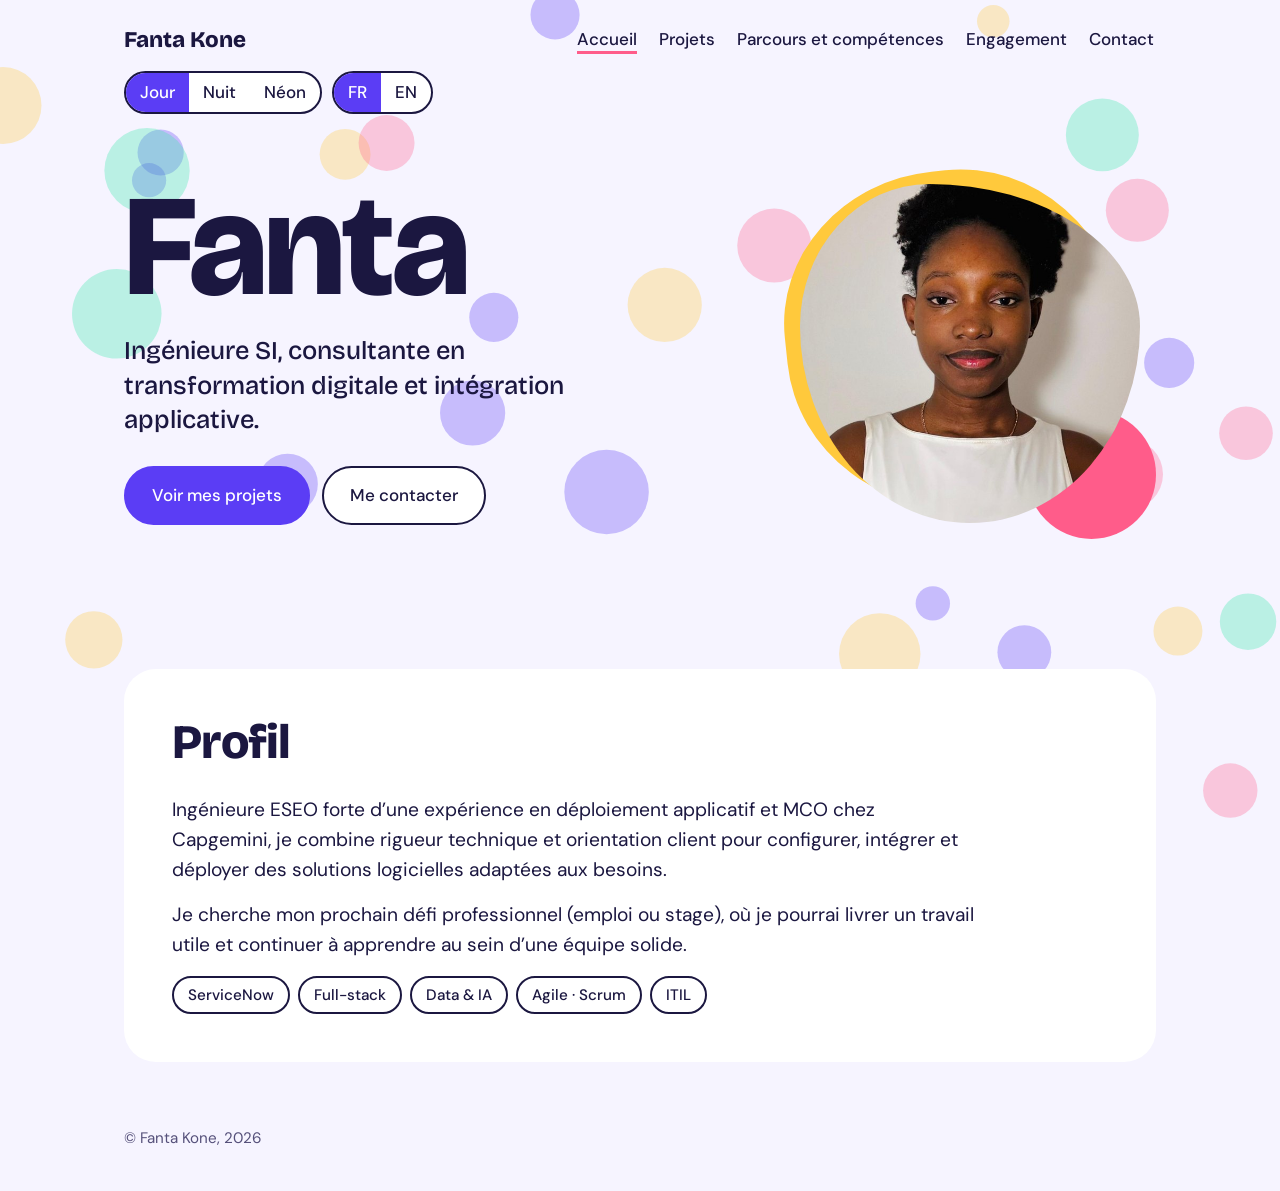
==== index.html @ 7df861c1 "Premier commit : portfolio" ====
<!DOCTYPE html>
<html lang="fr" data-theme="light">
<head>
<meta charset="utf-8">
<meta name="viewport" content="width=device-width, initial-scale=1, viewport-fit=cover">
<title>Fanta Kone – Portfolio</title>
<link rel="preconnect" href="https://fonts.googleapis.com">
<link rel="preconnect" href="https://fonts.gstatic.com" crossorigin>
<link href="https://fonts.googleapis.com/css2?family=Bricolage+Grotesque:opsz,wght@12..96,500;12..96,800&family=DM+Sans:wght@400;500&display=swap" rel="stylesheet">
<link rel="stylesheet" href="css/style.css">
</head>
<body>
<canvas id="bg" aria-hidden="true"></canvas>
<div class="wrap">
  <div id="hdr"></div>
  <main>
  <div class="hero">
    <div>
      <h1>Fanta</h1>
      <p class="lead" data-en="Software systems engineer, consultant in digital transformation and application integration.">Ingénieure SI, consultante en transformation digitale et intégration applicative.</p>
      <div class="btns"><a class="btn main" href="projets.html" data-en="See my projects">Voir mes projets</a><a class="btn" href="contact.html" data-en="Contact me">Me contacter</a></div>
    </div>
    <div class="ph"><img src="assets/photo.jpg" alt="Portrait de Fanta" width="520" height="519"></div>
  </div>

  <section id="profil" aria-labelledby="t1">
    <div class="prof">
      <h2 id="t1" data-en="Profile">Profil</h2>
      <p data-en="ESEO engineer with hands-on experience in application deployment and maintenance at Capgemini. I combine technical rigor and a client-first mindset to configure, integrate and deploy software solutions that fit real needs.">Ingénieure ESEO forte d’une expérience en déploiement applicatif et MCO chez Capgemini, je combine rigueur technique et orientation client pour configurer, intégrer et déployer des solutions logicielles adaptées aux besoins.</p>
      <p data-en="I’m looking for my next professional challenge (job or internship), where I can ship useful work and keep learning with a strong team.">Je cherche mon prochain défi professionnel (emploi ou stage), où je pourrai livrer un travail utile et continuer à apprendre au sein d’une équipe solide.</p>
      <ul class="chips"><li>ServiceNow</li><li>Full-stack</li><li data-en="Data & AI">Data & IA</li><li>Agile · Scrum</li><li>ITIL</li></ul>
    </div>
  </section>
  </main>
  <div id="ftr"></div>
</div>

<script src="js/main.js"></script>
</body>
</html>
---- css/style.css ----
/* Styles du portfolio : les couleurs se changent dans les variables :root en haut */
:root{--bg:#F6F4FF;--ink:#1B1740;--muted:#55507A;--card:#FFFFFF;--violet:#5B3DF5;--coral:#FF5C8A;--sun:#FFC93C;--mint:#2EE6A6;--ov:#FFFFFF;--oc:#1B1740;--os:#1B1740;--om:#10332A;
--display:"Bricolage Grotesque","Trebuchet MS",system-ui,sans-serif;--body:"DM Sans",system-ui,-apple-system,"Segoe UI",sans-serif;
box-sizing:border-box;padding-top:env(safe-area-inset-top,0px);padding-bottom:env(safe-area-inset-bottom,0px)}
:root[data-theme="dark"]{--bg:#14112E;--ink:#F2EFFF;--muted:#B4AEDB;--card:#1F1A45;--violet:#7C63FF;--coral:#FF7AA2;--sun:#FFD25E;--mint:#3DEBB0}
:root[data-theme="neon"]{--bg:#07030F;--ink:#EFFFFB;--muted:#9FB8D8;--card:#120A24;--violet:#B34DFF;--coral:#FF3D9A;--sun:#F4FF3A;--mint:#19FFC6;--ov:#07030F;--oc:#07030F;--os:#07030F;--om:#07030F}
html{height:100%;scroll-padding-top:env(safe-area-inset-top,0px);scroll-behavior:smooth}
*,*::before,*::after{box-sizing:border-box}
body{margin:0;background:var(--bg);color:var(--ink);font:400 1.0625rem/1.6 var(--body);-webkit-font-smoothing:antialiased;transition:background .3s}
a{color:inherit}button{font:inherit;color:inherit;cursor:pointer}
:focus-visible{outline:3px solid var(--violet);outline-offset:3px;border-radius:6px}
#bg{position:fixed;inset:0;width:100%;height:100%;z-index:0;pointer-events:none}
.wrap{max-width:1080px;margin:0 auto;padding:0 24px;position:relative;z-index:1}
h1,h2,h3{font-family:var(--display);line-height:1.05;margin:0;letter-spacing:-.02em}
h2{font-size:clamp(2rem,5vw,3rem);font-weight:800;margin-bottom:28px}
h3{font-size:1.55rem;font-weight:800;margin-bottom:8px}
p{margin:0 0 16px;max-width:62ch}
header{display:flex;justify-content:space-between;align-items:center;flex-wrap:wrap;gap:12px;padding:20px 0}
.logo{font:800 1.4rem var(--display);text-decoration:none}
nav{display:flex;gap:18px;flex-wrap:wrap}
nav a{text-decoration:none;font-weight:500;padding:6px 2px}
nav a:hover{text-decoration:underline;text-decoration-thickness:3px;text-decoration-color:var(--coral);text-underline-offset:6px}
.ctl{display:flex;gap:10px;flex-wrap:wrap}
.seg{display:flex;border:2px solid var(--ink);border-radius:999px;overflow:hidden;background:var(--card)}
.seg button{border:0;background:none;padding:6px 14px;font-weight:500}
.seg button[aria-pressed="true"]{background:var(--violet);color:var(--ov)}
.hero{display:grid;grid-template-columns:1.25fr .75fr;gap:40px;align-items:center;padding:48px 0 80px}
.hero h1{font-size:clamp(4rem,13vw,9rem);font-weight:800;line-height:.9}
.lead{font:500 clamp(1.2rem,2.5vw,1.6rem)/1.35 var(--display);max-width:30ch;margin:22px 0 28px}
.btns{display:flex;flex-wrap:wrap;gap:12px}
.btn{display:inline-block;padding:14px 26px;border-radius:999px;font-weight:500;text-decoration:none;border:2px solid var(--ink);background:var(--card);transition:transform .15s}
.btn:hover{transform:translateY(-3px)}
.btn.main{background:var(--violet);color:var(--ov);border-color:var(--violet)}
.ph{position:relative;max-width:340px;justify-self:center;width:100%}
.ph::before{content:"";position:absolute;inset:-14px 14px 14px -14px;background:var(--sun);border-radius:50% 50% 46% 54%/46% 54% 50% 50%;transform:rotate(-6deg)}
.ph::after{content:"";position:absolute;width:38%;aspect-ratio:1;right:-16px;bottom:-16px;background:var(--coral);border-radius:50%;z-index:0}
.ph img{position:relative;z-index:1;display:block;width:100%;height:auto;border-radius:38% 62% 50% 50%/42% 42% 58% 58%}
section{padding:64px 0}
.prof{background:var(--card);border-radius:32px;padding:clamp(24px,5vw,48px)}
.prof p{font-size:1.2rem;line-height:1.55}
.chips{display:flex;flex-wrap:wrap;gap:8px;padding:0;margin:16px 0 0;list-style:none}
.chips li{padding:5px 14px;border-radius:999px;border:2px solid currentColor;font-size:.95rem;font-weight:500}
.projects{display:grid;grid-template-columns:repeat(2,1fr);gap:20px}
.proj{border-radius:28px;padding:30px;display:flex;flex-direction:column;justify-content:space-between;min-height:300px}
.proj.big{grid-column:1/-1}
.proj.v{background:var(--violet);color:var(--ov)}.proj.c{background:var(--coral);color:var(--oc)}
.proj.s{background:var(--sun);color:var(--os)}.proj.m{background:var(--mint);color:var(--om)}
.ctx{font-weight:500;opacity:.85;margin-bottom:10px}
.more{align-self:flex-start;margin-top:18px;padding:10px 22px;border-radius:999px;border:2px solid currentColor;background:none;font-weight:500}
.more:hover{background:rgba(255,255,255,.25)}
:root[data-theme="neon"] .proj,:root[data-theme="neon"] .contact{box-shadow:0 0 26px -6px currentColor}
:root[data-theme="neon"] h1{text-shadow:0 0 24px var(--violet)}
.skills{display:grid;grid-template-columns:repeat(auto-fit,minmax(190px,1fr));gap:18px}
.skill{background:var(--card);border-radius:20px;padding:22px;border-top:8px solid var(--violet)}
.skill:nth-child(2){border-color:var(--coral)}.skill:nth-child(3){border-color:var(--sun)}.skill:nth-child(4){border-color:var(--mint)}
.skill h3{font-size:1.15rem}.skill ul{list-style:none;margin:0;padding:0;color:var(--muted)}
.timeline{border-left:4px solid var(--violet);padding-left:28px;margin-left:8px;display:grid;gap:30px}
.step{position:relative}
.step::before{content:"";position:absolute;left:-40px;top:8px;width:20px;height:20px;border-radius:50%;background:var(--coral);border:4px solid var(--bg)}
.step h3{font-size:1.3rem;margin-bottom:2px}.step small{color:var(--muted);display:block;margin-bottom:6px}
.vie{display:grid;grid-template-columns:repeat(auto-fit,minmax(260px,1fr));gap:20px}
.vie article{background:var(--card);border-radius:24px;padding:26px;border-left:10px solid var(--coral)}
.vie article:nth-child(2){border-color:var(--mint)}.vie article:nth-child(3){border-color:var(--sun)}
.contact{background:var(--violet);color:var(--ov);border-radius:36px;padding:clamp(28px,7vw,68px);margin-bottom:48px}
.contact h2{margin-bottom:14px}
.contact a.mail{font:800 clamp(1.2rem,4vw,2.3rem) var(--display);word-break:break-word}
.social{display:flex;flex-wrap:wrap;gap:12px;margin-top:26px}
.social a{padding:10px 22px;border-radius:999px;background:var(--sun);color:#1B1740;text-decoration:none;font-weight:500}
footer{padding:0 0 40px;color:var(--muted);font-size:.95rem}
dialog{border:0;padding:0;border-radius:28px;max-width:min(720px,92vw);width:100%;max-height:88vh;background:var(--bg);color:var(--ink);overflow:auto}
dialog::backdrop{background:rgba(20,10,50,.6);backdrop-filter:blur(4px)}
dialog[open]{animation:in .25s ease-out}
@keyframes in{from{opacity:0;transform:translateY(16px) scale(.97)}}
.dh{padding:32px 32px 24px;position:relative}
.dh.v{background:var(--violet);color:var(--ov)}.dh.c{background:var(--coral);color:var(--oc)}.dh.s{background:var(--sun);color:var(--os)}.dh.m{background:var(--mint);color:var(--om)}
.db{padding:24px 32px 32px}.db ul{padding-left:20px;margin:0 0 16px}.db li{margin-bottom:6px}
.x{position:absolute;top:14px;right:14px;width:42px;height:42px;border-radius:50%;border:2px solid currentColor;background:none;font-size:1.3rem;line-height:1}
@media (max-width:820px){.projects{grid-template-columns:1fr}.proj.big{grid-column:auto}.hero{grid-template-columns:1fr;gap:32px}.ph{max-width:260px;justify-self:start}}
@media (prefers-reduced-motion:reduce){html{scroll-behavior:auto}.btn,dialog[open]{transition:none;animation:none}}
nav a[aria-current="page"]{text-decoration:underline;text-decoration-thickness:3px;text-decoration-color:var(--coral);text-underline-offset:6px}
main>section:first-child{padding-top:40px}
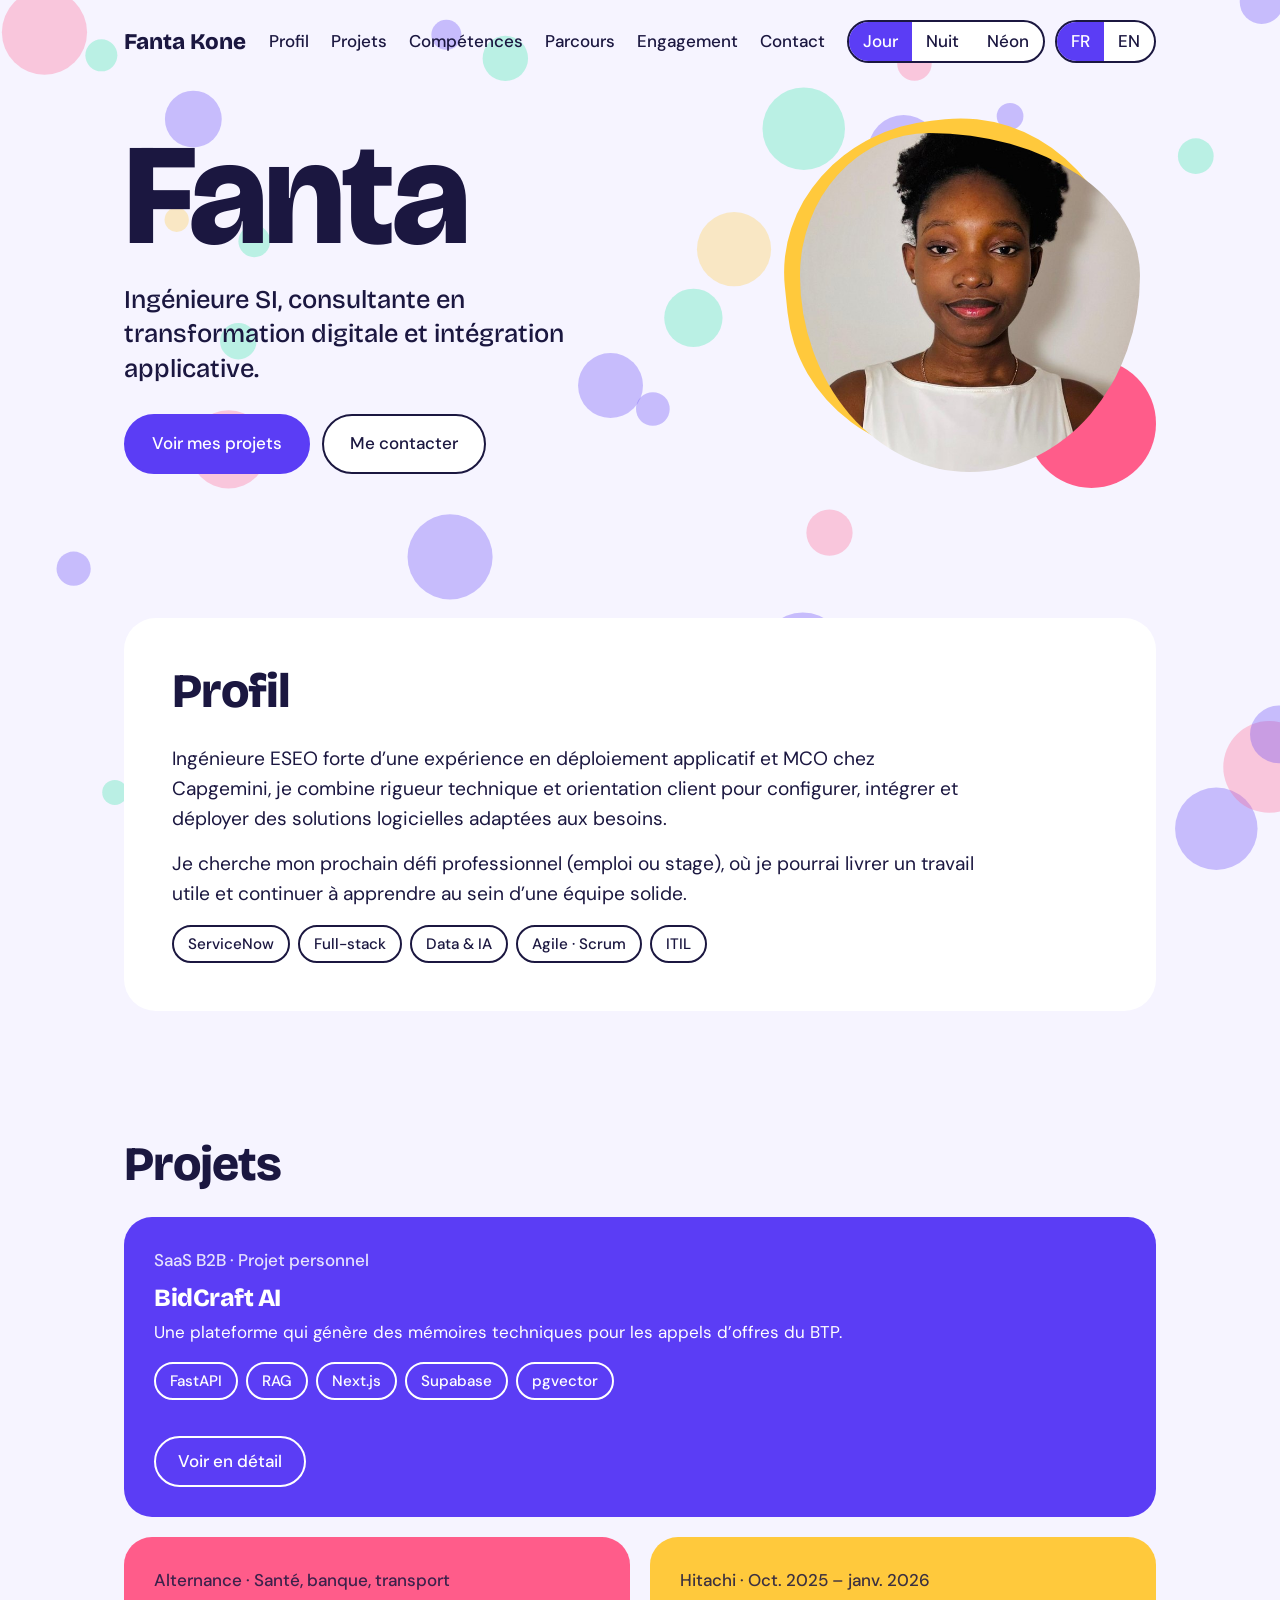
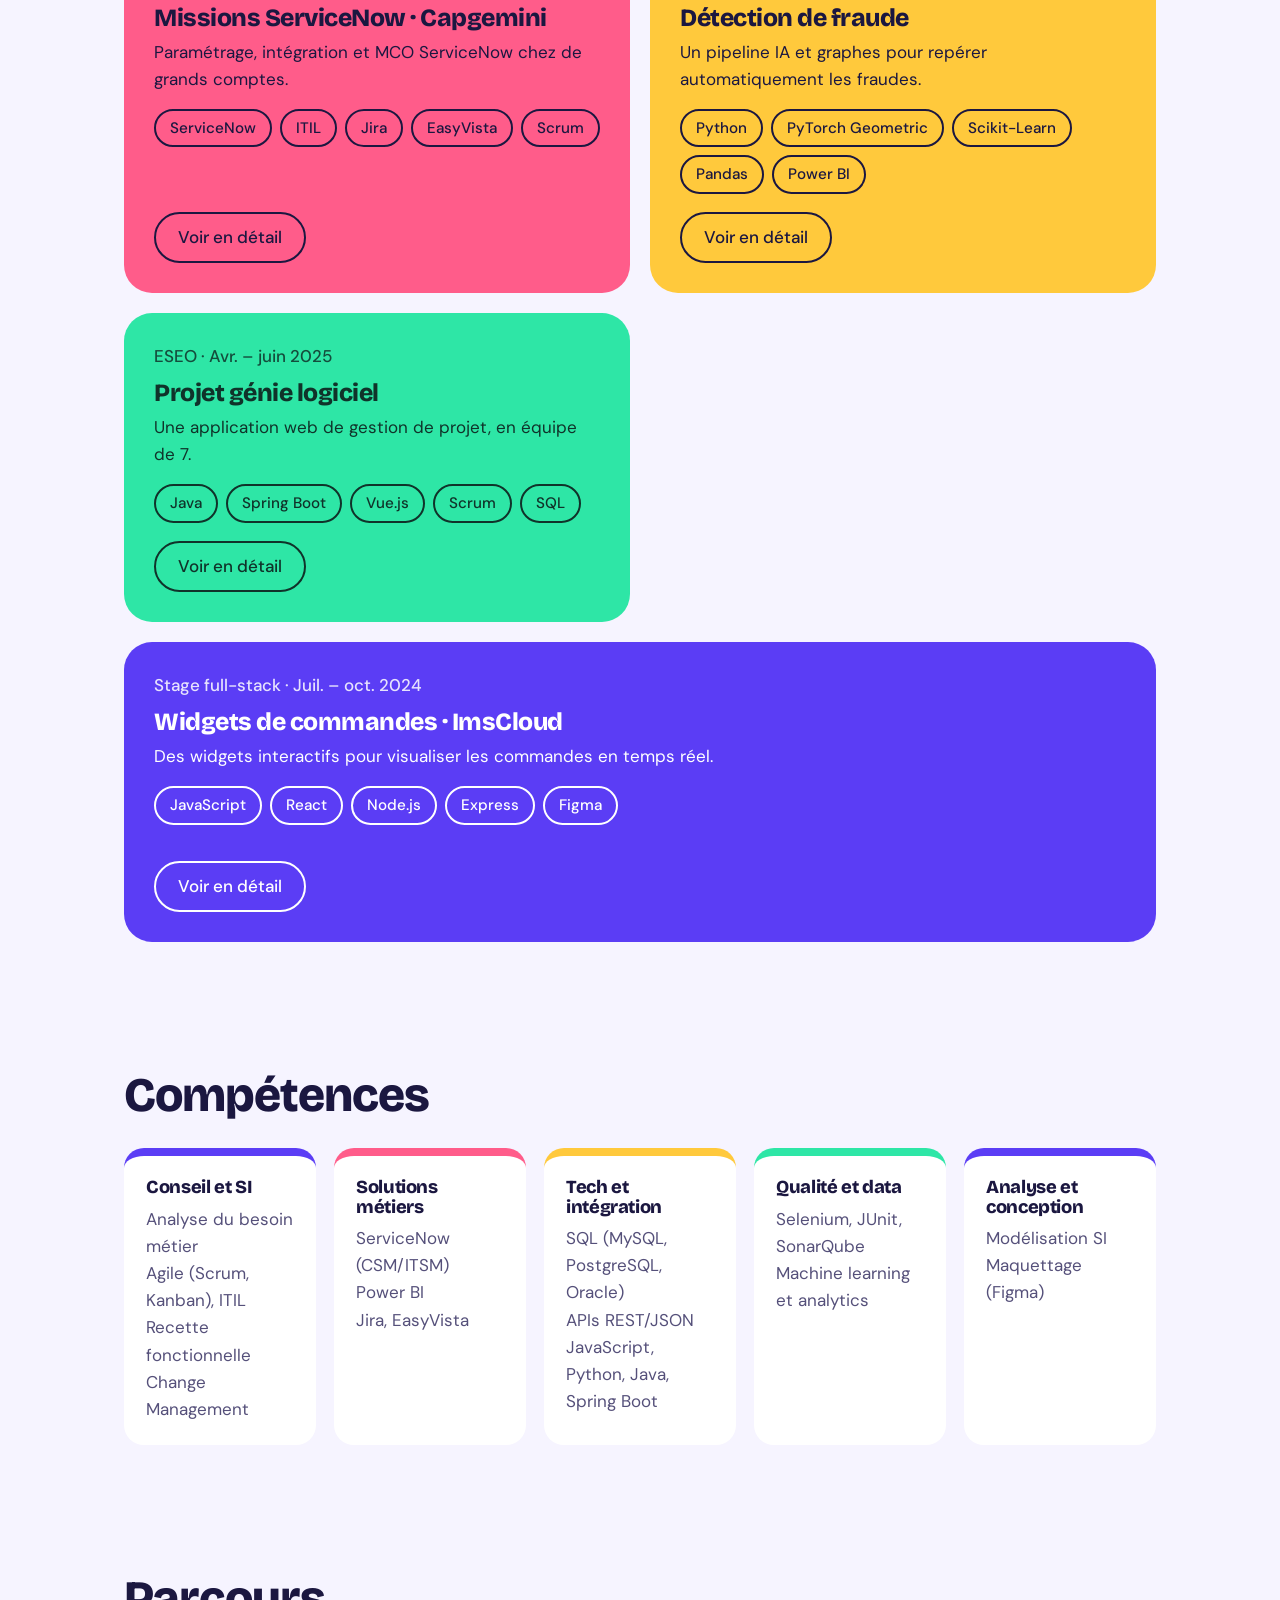
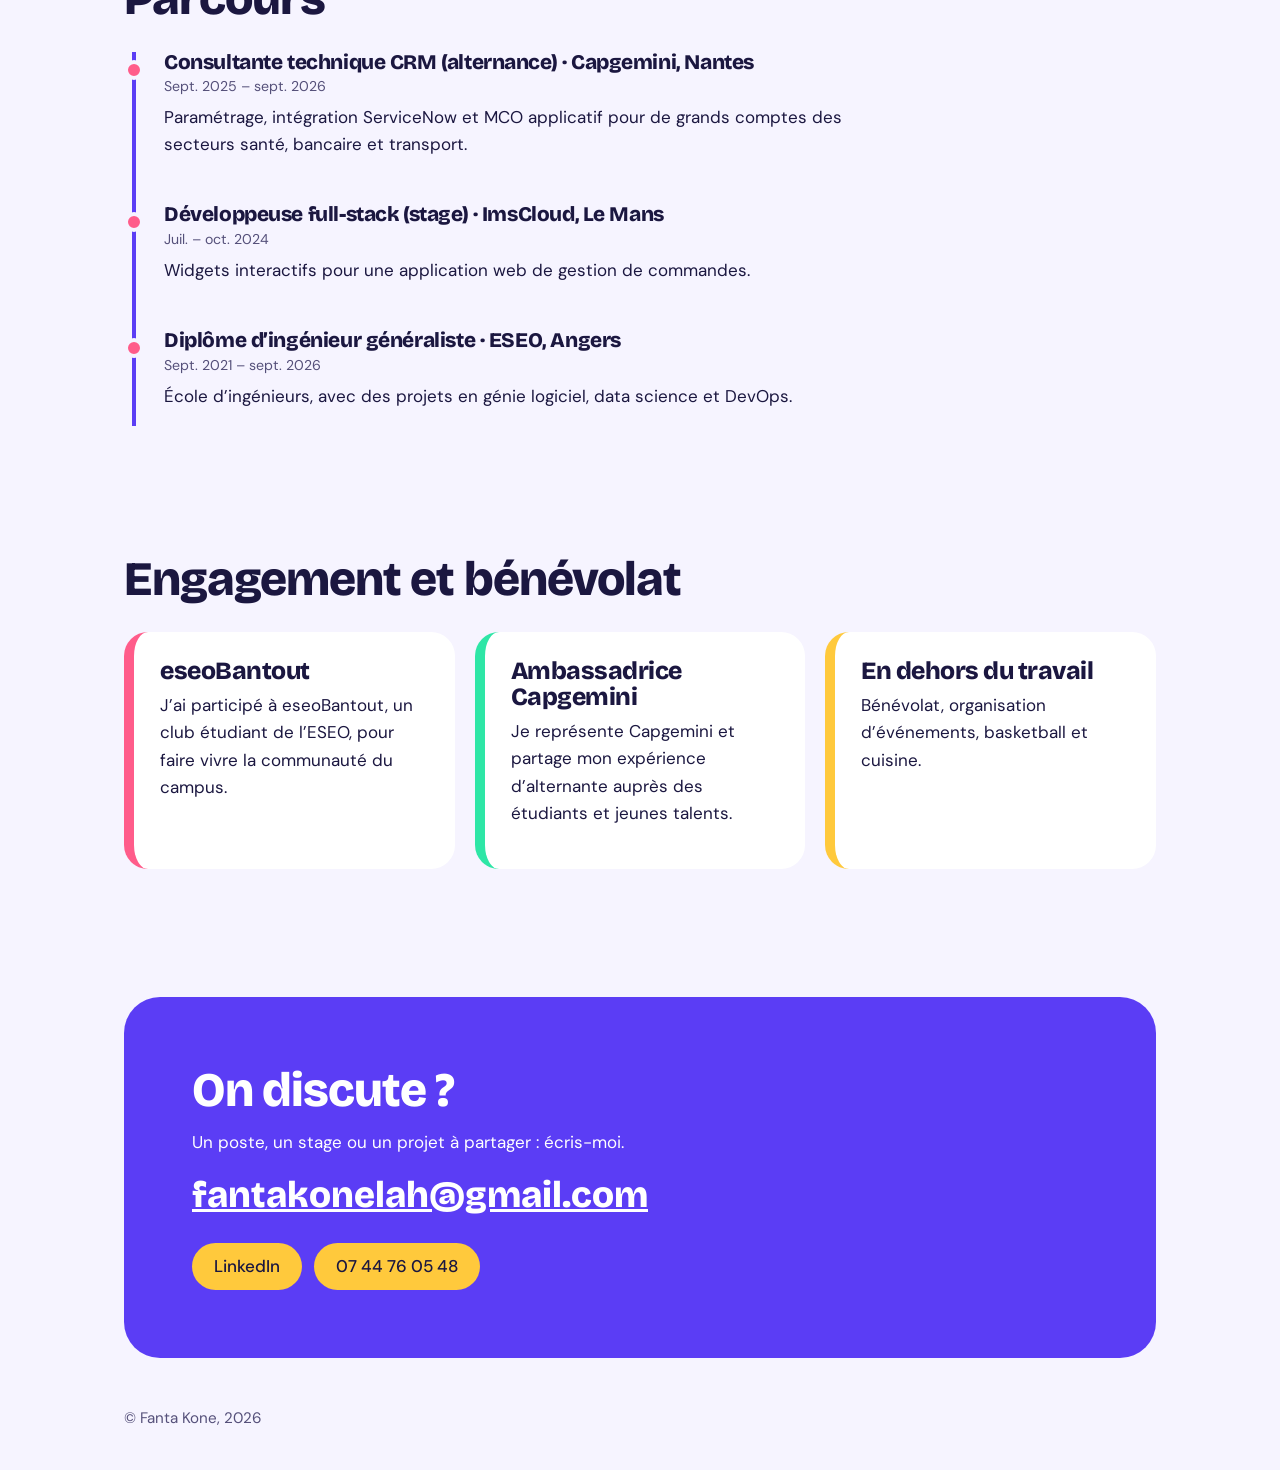
==== commit 0e8b0308: "Version une page" ====
--- a/index.html
+++ b/index.html
@@ -7,22 +7,59 @@
 <link rel="preconnect" href="https://fonts.googleapis.com">
 <link rel="preconnect" href="https://fonts.gstatic.com" crossorigin>
 <link href="https://fonts.googleapis.com/css2?family=Bricolage+Grotesque:opsz,wght@12..96,500;12..96,800&family=DM+Sans:wght@400;500&display=swap" rel="stylesheet">
-<link rel="stylesheet" href="css/style.css">
+<!-- Un fichier de style par bloc de la page -->
+<link rel="stylesheet" href="css/base.css">
+<link rel="stylesheet" href="css/header-footer.css">
+<link rel="stylesheet" href="css/hero.css">
+<link rel="stylesheet" href="css/profil.css">
+<link rel="stylesheet" href="css/projets.css">
+<link rel="stylesheet" href="css/detail.css">
+<link rel="stylesheet" href="css/competences.css">
+<link rel="stylesheet" href="css/parcours.css">
+<link rel="stylesheet" href="css/engagement.css">
+<link rel="stylesheet" href="css/contact.css">
+<link rel="stylesheet" href="css/responsive.css">
 </head>
 <body>
 <canvas id="bg" aria-hidden="true"></canvas>
+
 <div class="wrap">
-  <div id="hdr"></div>
-  <main>
+
+<!-- ==================================================
+     BLOC : EN-TÊTE (menu + thème + langue)
+     Style : css/header-footer.css · Logique : js/theme.js, js/lang.js
+     ================================================== -->
+  <header>
+  <a class="logo" href="#top">Fanta Kone</a>
+  <nav aria-label="Navigation">
+    <a href="#profil" data-en="Profile">Profil</a><a href="#projets" data-en="Projects">Projets</a><a href="#competences" data-en="Skills">Compétences</a><a href="#parcours" data-en="Experience">Parcours</a><a href="#engagement" data-en="Community">Engagement</a><a href="#contact">Contact</a>
+  </nav>
+  <div class="ctl">
+    <div class="seg" id="th" role="group" aria-label="Thème"><button data-t="light" data-en="Day">Jour</button><button data-t="dark" data-en="Night">Nuit</button><button data-t="neon">Néon</button></div>
+    <div class="seg" id="lg" role="group" aria-label="Langue"><button data-l="0">FR</button><button data-l="1">EN</button></div>
+  </div>
+</header>
+
+
+<main id="top">
+
+<!-- ==================================================
+     BLOC : ACCUEIL
+     Style : css/hero.css · Photo : assets/photo.jpg
+     ================================================== -->
   <div class="hero">
     <div>
       <h1>Fanta</h1>
       <p class="lead" data-en="Software systems engineer, consultant in digital transformation and application integration.">Ingénieure SI, consultante en transformation digitale et intégration applicative.</p>
-      <div class="btns"><a class="btn main" href="projets.html" data-en="See my projects">Voir mes projets</a><a class="btn" href="contact.html" data-en="Contact me">Me contacter</a></div>
+      <div class="btns"><a class="btn main" href="#projets" data-en="See my projects">Voir mes projets</a><a class="btn" href="#contact" data-en="Contact me">Me contacter</a></div>
     </div>
     <div class="ph"><img src="assets/photo.jpg" alt="Portrait de Fanta" width="520" height="519"></div>
   </div>
 
+<!-- ==================================================
+     BLOC : PROFIL
+     Style : css/profil.css
+     ================================================== -->
   <section id="profil" aria-labelledby="t1">
     <div class="prof">
       <h2 id="t1" data-en="Profile">Profil</h2>
@@ -31,10 +68,91 @@
       <ul class="chips"><li>ServiceNow</li><li>Full-stack</li><li data-en="Data & AI">Data & IA</li><li>Agile · Scrum</li><li>ITIL</li></ul>
     </div>
   </section>
-  </main>
-  <div id="ftr"></div>
+
+<!-- ==================================================
+     BLOC : PROJETS
+     Style : css/projets.css · Les projets se modifient dans js/data.js (cartes générées par js/projets.js)
+     ================================================== -->
+  <section id="projets" aria-labelledby="t2"><h2 id="t2" data-en="Projects">Projets</h2><div class="projects" id="pj"></div></section>
+
+<!-- ==================================================
+     BLOC : COMPÉTENCES
+     Style : css/competences.css
+     ================================================== -->
+  <section id="competences" aria-labelledby="t3">
+    <h2 id="t3" data-en="Skills">Compétences</h2>
+    <div class="skills">
+      <div class="skill"><h3 data-en="Consulting & IS">Conseil et SI</h3><ul><li data-en="Business needs analysis">Analyse du besoin métier</li><li data-en="Agile (Scrum, Kanban), ITIL">Agile (Scrum, Kanban), ITIL</li><li data-en="Functional testing">Recette fonctionnelle</li><li data-en="Change management">Change Management</li></ul></div>
+      <div class="skill"><h3 data-en="Business solutions">Solutions métiers</h3><ul><li>ServiceNow (CSM/ITSM)</li><li>Power BI</li><li>Jira, EasyVista</li></ul></div>
+      <div class="skill"><h3 data-en="Tech & integration">Tech et intégration</h3><ul><li>SQL (MySQL, PostgreSQL, Oracle)</li><li>APIs REST/JSON</li><li>JavaScript, Python, Java, Spring Boot</li></ul></div>
+      <div class="skill"><h3 data-en="Quality & data">Qualité et data</h3><ul><li>Selenium, JUnit, SonarQube</li><li data-en="Machine learning & analytics">Machine learning et analytics</li></ul></div>
+      <div class="skill"><h3 data-en="Analysis & design">Analyse et conception</h3><ul><li data-en="Information system modelling">Modélisation SI</li><li data-en="Interface mockups (Figma)">Maquettage (Figma)</li></ul></div>
+    </div>
+  </section>
+
+<!-- ==================================================
+     BLOC : PARCOURS
+     Style : css/parcours.css
+     ================================================== -->
+  <section id="parcours" aria-labelledby="t4">
+    <h2 id="t4" data-en="Experience">Parcours</h2>
+    <div class="timeline">
+      <div class="step"><h3 data-en="Technical CRM consultant (work-study) · Capgemini, Nantes">Consultante technique CRM (alternance) · Capgemini, Nantes</h3><small data-en="Sept. 2025 – Sept. 2026">Sept. 2025 – sept. 2026</small><p data-en="ServiceNow configuration, integration and application maintenance for large accounts in healthcare, banking and transport.">Paramétrage, intégration ServiceNow et MCO applicatif pour de grands comptes des secteurs santé, bancaire et transport.</p></div>
+      <div class="step"><h3 data-en="Full-stack developer (internship) · ImsCloud, Le Mans">Développeuse full-stack (stage) · ImsCloud, Le Mans</h3><small data-en="July – Oct. 2024">Juil. – oct. 2024</small><p data-en="Interactive widgets for an order management web app.">Widgets interactifs pour une application web de gestion de commandes.</p></div>
+      <div class="step"><h3 data-en="General engineering degree · ESEO, Angers">Diplôme d’ingénieur généraliste · ESEO, Angers</h3><small data-en="Sept. 2021 – Sept. 2026">Sept. 2021 – sept. 2026</small><p data-en="Engineering school with projects in software engineering, data science and DevOps.">École d’ingénieurs, avec des projets en génie logiciel, data science et DevOps.</p></div>
+    </div>
+  </section>
+
+<!-- ==================================================
+     BLOC : ENGAGEMENT ET BÉNÉVOLAT
+     Style : css/engagement.css
+     ================================================== -->
+  <section id="engagement" aria-labelledby="t5">
+    <h2 id="t5" data-en="Community & volunteering">Engagement et bénévolat</h2>
+    <div class="vie">
+      <article><h3>eseoBantout</h3><p data-en="I took part in eseoBantout, a student club at ESEO, helping bring the campus community together.">J’ai participé à eseoBantout, un club étudiant de l’ESEO, pour faire vivre la communauté du campus.</p></article>
+      <article><h3 data-en="Capgemini ambassador">Ambassadrice Capgemini</h3><p data-en="I represent Capgemini and share my work-study experience with students and young talents.">Je représente Capgemini et partage mon expérience d’alternante auprès des étudiants et jeunes talents.</p></article>
+      <article><h3 data-en="Beyond work">En dehors du travail</h3><p data-en="Volunteering, event organisation, basketball and cooking.">Bénévolat, organisation d’événements, basketball et cuisine.</p></article>
+    </div>
+  </section>
+
+<!-- ==================================================
+     BLOC : CONTACT
+     Style : css/contact.css
+     ================================================== -->
+  <section id="contact" aria-labelledby="t6" style="padding-bottom:0">
+    <div class="contact">
+      <h2 id="t6" data-en="Let’s talk?">On discute ?</h2>
+      <p data-en="A job, an internship or a project to share: write to me.">Un poste, un stage ou un projet à partager : écris-moi.</p>
+      <a class="mail" href="mailto:fantakonelah@gmail.com">fantakonelah@gmail.com</a>
+      <div class="social"><a href="https://www.linkedin.com/in/fanta-kone" target="_blank" rel="noopener">LinkedIn</a><a href="tel:+33744760548">07 44 76 05 48</a></div>
+    </div>
+  </section>
+
+</main>
+
+<!-- ==================================================
+     BLOC : PIED DE PAGE
+     Style : css/header-footer.css
+     ================================================== -->
+
+  <footer>© Fanta Kone, 2026</footer>
+
 </div>
 
+<!-- ==================================================
+     BLOC : FENÊTRE DE DÉTAIL DES PROJETS
+     Style : css/detail.css · Remplie par js/projets.js
+     ================================================== -->
+
+<dialog id="dlg" aria-labelledby="dt"><div id="dc"></div></dialog>
+<!-- Les scripts se chargent dans cet ordre : ne change pas l’ordre -->
+<script src="js/utils.js"></script>
+<script src="js/data.js"></script>
+<script src="js/projets.js"></script>
+<script src="js/lang.js"></script>
+<script src="js/theme.js"></script>
+<script src="js/background.js"></script>
 <script src="js/main.js"></script>
 </body>
 </html>
--- a/css/base.css
+++ b/css/base.css
@@ -0,0 +1,24 @@
+/* ==== BASE : couleurs des 3 thèmes (Jour / Nuit / Néon), polices, boutons, titres ==== */
+:root{--bg:#F6F4FF;--ink:#1B1740;--muted:#55507A;--card:#FFFFFF;--violet:#5B3DF5;--coral:#FF5C8A;--sun:#FFC93C;--mint:#2EE6A6;--ov:#FFFFFF;--oc:#1B1740;--os:#1B1740;--om:#10332A;
+--display:"Bricolage Grotesque","Trebuchet MS",system-ui,sans-serif;--body:"DM Sans",system-ui,-apple-system,"Segoe UI",sans-serif;
+box-sizing:border-box;padding-top:env(safe-area-inset-top,0px);padding-bottom:env(safe-area-inset-bottom,0px)}
+:root[data-theme="dark"]{--bg:#14112E;--ink:#F2EFFF;--muted:#B4AEDB;--card:#1F1A45;--violet:#7C63FF;--coral:#FF7AA2;--sun:#FFD25E;--mint:#3DEBB0}
+:root[data-theme="neon"]{--bg:#07030F;--ink:#EFFFFB;--muted:#9FB8D8;--card:#120A24;--violet:#B34DFF;--coral:#FF3D9A;--sun:#F4FF3A;--mint:#19FFC6;--ov:#07030F;--oc:#07030F;--os:#07030F;--om:#07030F}
+html{height:100%;scroll-padding-top:env(safe-area-inset-top,0px);scroll-behavior:smooth}
+*,*::before,*::after{box-sizing:border-box}
+body{margin:0;background:var(--bg);color:var(--ink);font:400 1.0625rem/1.6 var(--body);-webkit-font-smoothing:antialiased;transition:background .3s}
+a{color:inherit}
+button{font:inherit;color:inherit;cursor:pointer}
+:focus-visible{outline:3px solid var(--violet);outline-offset:3px;border-radius:6px}
+#bg{position:fixed;inset:0;width:100%;height:100%;z-index:0;pointer-events:none}
+.wrap{max-width:1080px;margin:0 auto;padding:0 24px;position:relative;z-index:1}
+h1,h2,h3{font-family:var(--display);line-height:1.05;margin:0;letter-spacing:-.02em}
+h2{font-size:clamp(2rem,5vw,3rem);font-weight:800;margin-bottom:28px}
+h3{font-size:1.55rem;font-weight:800;margin-bottom:8px}
+p{margin:0 0 16px;max-width:62ch}
+.btn{display:inline-block;padding:14px 26px;border-radius:999px;font-weight:500;text-decoration:none;border:2px solid var(--ink);background:var(--card);transition:transform .15s}
+.btn:hover{transform:translateY(-3px)}
+.btn.main{background:var(--violet);color:var(--ov);border-color:var(--violet)}
+section{padding:64px 0}
+.chips{display:flex;flex-wrap:wrap;gap:8px;padding:0;margin:16px 0 0;list-style:none}
+.chips li{padding:5px 14px;border-radius:999px;border:2px solid currentColor;font-size:.95rem;font-weight:500}
--- a/css/header-footer.css
+++ b/css/header-footer.css
@@ -0,0 +1,11 @@
+/* ==== EN-TÊTE (menu, boutons thème et langue) + PIED DE PAGE ==== */
+header{display:flex;justify-content:space-between;align-items:center;flex-wrap:wrap;gap:12px;padding:20px 0}
+.logo{font:800 1.4rem var(--display);text-decoration:none}
+nav{display:flex;gap:18px;flex-wrap:wrap}
+nav a{text-decoration:none;font-weight:500;padding:6px 2px}
+nav a:hover{text-decoration:underline;text-decoration-thickness:3px;text-decoration-color:var(--coral);text-underline-offset:6px}
+.ctl{display:flex;gap:10px;flex-wrap:wrap}
+.seg{display:flex;border:2px solid var(--ink);border-radius:999px;overflow:hidden;background:var(--card)}
+.seg button{border:0;background:none;padding:6px 14px;font-weight:500}
+.seg button[aria-pressed="true"]{background:var(--violet);color:var(--ov)}
+footer{padding:0 0 40px;color:var(--muted);font-size:.95rem}
--- a/css/hero.css
+++ b/css/hero.css
@@ -0,0 +1,10 @@
+/* ==== ACCUEIL : grand titre + photo ==== */
+.hero{display:grid;grid-template-columns:1.25fr .75fr;gap:40px;align-items:center;padding:48px 0 80px}
+.hero h1{font-size:clamp(4rem,13vw,9rem);font-weight:800;line-height:.9}
+.lead{font:500 clamp(1.2rem,2.5vw,1.6rem)/1.35 var(--display);max-width:30ch;margin:22px 0 28px}
+.btns{display:flex;flex-wrap:wrap;gap:12px}
+.ph{position:relative;max-width:340px;justify-self:center;width:100%}
+.ph::before{content:"";position:absolute;inset:-14px 14px 14px -14px;background:var(--sun);border-radius:50% 50% 46% 54%/46% 54% 50% 50%;transform:rotate(-6deg)}
+.ph::after{content:"";position:absolute;width:38%;aspect-ratio:1;right:-16px;bottom:-16px;background:var(--coral);border-radius:50%;z-index:0}
+.ph img{position:relative;z-index:1;display:block;width:100%;height:auto;border-radius:38% 62% 50% 50%/42% 42% 58% 58%}
+:root[data-theme="neon"] h1{text-shadow:0 0 24px var(--violet)}
--- a/css/profil.css
+++ b/css/profil.css
@@ -0,0 +1,3 @@
+/* ==== PROFIL ==== */
+.prof{background:var(--card);border-radius:32px;padding:clamp(24px,5vw,48px)}
+.prof p{font-size:1.2rem;line-height:1.55}
--- a/css/projets.css
+++ b/css/projets.css
@@ -0,0 +1,12 @@
+/* ==== PROJETS : cartes de couleur ==== */
+.projects{display:grid;grid-template-columns:repeat(2,1fr);gap:20px}
+.proj{border-radius:28px;padding:30px;display:flex;flex-direction:column;justify-content:space-between;min-height:300px}
+.proj.big{grid-column:1/-1}
+.proj.v{background:var(--violet);color:var(--ov)}
+.proj.c{background:var(--coral);color:var(--oc)}
+.proj.s{background:var(--sun);color:var(--os)}
+.proj.m{background:var(--mint);color:var(--om)}
+.ctx{font-weight:500;opacity:.85;margin-bottom:10px}
+.more{align-self:flex-start;margin-top:18px;padding:10px 22px;border-radius:999px;border:2px solid currentColor;background:none;font-weight:500}
+.more:hover{background:rgba(255,255,255,.25)}
+:root[data-theme="neon"] .proj,:root[data-theme="neon"] .contact{box-shadow:0 0 26px -6px currentColor}
--- a/css/detail.css
+++ b/css/detail.css
@@ -0,0 +1,14 @@
+/* ==== FENÊTRE DE DÉTAIL d’un projet ==== */
+dialog{border:0;padding:0;border-radius:28px;max-width:min(720px,92vw);width:100%;max-height:88vh;background:var(--bg);color:var(--ink);overflow:auto}
+dialog::backdrop{background:rgba(20,10,50,.6);backdrop-filter:blur(4px)}
+dialog[open]{animation:in .25s ease-out}
+@keyframes in{from{opacity:0;transform:translateY(16px) scale(.97)}}
+.dh{padding:32px 32px 24px;position:relative}
+.dh.v{background:var(--violet);color:var(--ov)}
+.dh.c{background:var(--coral);color:var(--oc)}
+.dh.s{background:var(--sun);color:var(--os)}
+.dh.m{background:var(--mint);color:var(--om)}
+.db{padding:24px 32px 32px}
+.db ul{padding-left:20px;margin:0 0 16px}
+.db li{margin-bottom:6px}
+.x{position:absolute;top:14px;right:14px;width:42px;height:42px;border-radius:50%;border:2px solid currentColor;background:none;font-size:1.3rem;line-height:1}
--- a/css/competences.css
+++ b/css/competences.css
@@ -0,0 +1,8 @@
+/* ==== COMPÉTENCES ==== */
+.skills{display:grid;grid-template-columns:repeat(auto-fit,minmax(190px,1fr));gap:18px}
+.skill{background:var(--card);border-radius:20px;padding:22px;border-top:8px solid var(--violet)}
+.skill:nth-child(2){border-color:var(--coral)}
+.skill:nth-child(3){border-color:var(--sun)}
+.skill:nth-child(4){border-color:var(--mint)}
+.skill h3{font-size:1.15rem}
+.skill ul{list-style:none;margin:0;padding:0;color:var(--muted)}
--- a/css/parcours.css
+++ b/css/parcours.css
@@ -0,0 +1,6 @@
+/* ==== PARCOURS (frise) ==== */
+.timeline{border-left:4px solid var(--violet);padding-left:28px;margin-left:8px;display:grid;gap:30px}
+.step{position:relative}
+.step::before{content:"";position:absolute;left:-40px;top:8px;width:20px;height:20px;border-radius:50%;background:var(--coral);border:4px solid var(--bg)}
+.step h3{font-size:1.3rem;margin-bottom:2px}
+.step small{color:var(--muted);display:block;margin-bottom:6px}
--- a/css/engagement.css
+++ b/css/engagement.css
@@ -0,0 +1,5 @@
+/* ==== ENGAGEMENT ET BÉNÉVOLAT ==== */
+.vie{display:grid;grid-template-columns:repeat(auto-fit,minmax(260px,1fr));gap:20px}
+.vie article{background:var(--card);border-radius:24px;padding:26px;border-left:10px solid var(--coral)}
+.vie article:nth-child(2){border-color:var(--mint)}
+.vie article:nth-child(3){border-color:var(--sun)}
--- a/css/contact.css
+++ b/css/contact.css
@@ -0,0 +1,6 @@
+/* ==== CONTACT ==== */
+.contact{background:var(--violet);color:var(--ov);border-radius:36px;padding:clamp(28px,7vw,68px);margin-bottom:48px}
+.contact h2{margin-bottom:14px}
+.contact a.mail{font:800 clamp(1.2rem,4vw,2.3rem) var(--display);word-break:break-word}
+.social{display:flex;flex-wrap:wrap;gap:12px;margin-top:26px}
+.social a{padding:10px 22px;border-radius:999px;background:var(--sun);color:#1B1740;text-decoration:none;font-weight:500}
--- a/css/responsive.css
+++ b/css/responsive.css
@@ -0,0 +1,3 @@
+/* ==== MOBILE et mouvement réduit ==== */
+@media (max-width:820px){.projects{grid-template-columns:1fr}.proj.big{grid-column:auto}.hero{grid-template-columns:1fr;gap:32px}.ph{max-width:260px;justify-self:start}}
+@media (prefers-reduced-motion:reduce){html{scroll-behavior:auto}.btn,dialog[open]{transition:none;animation:none}}
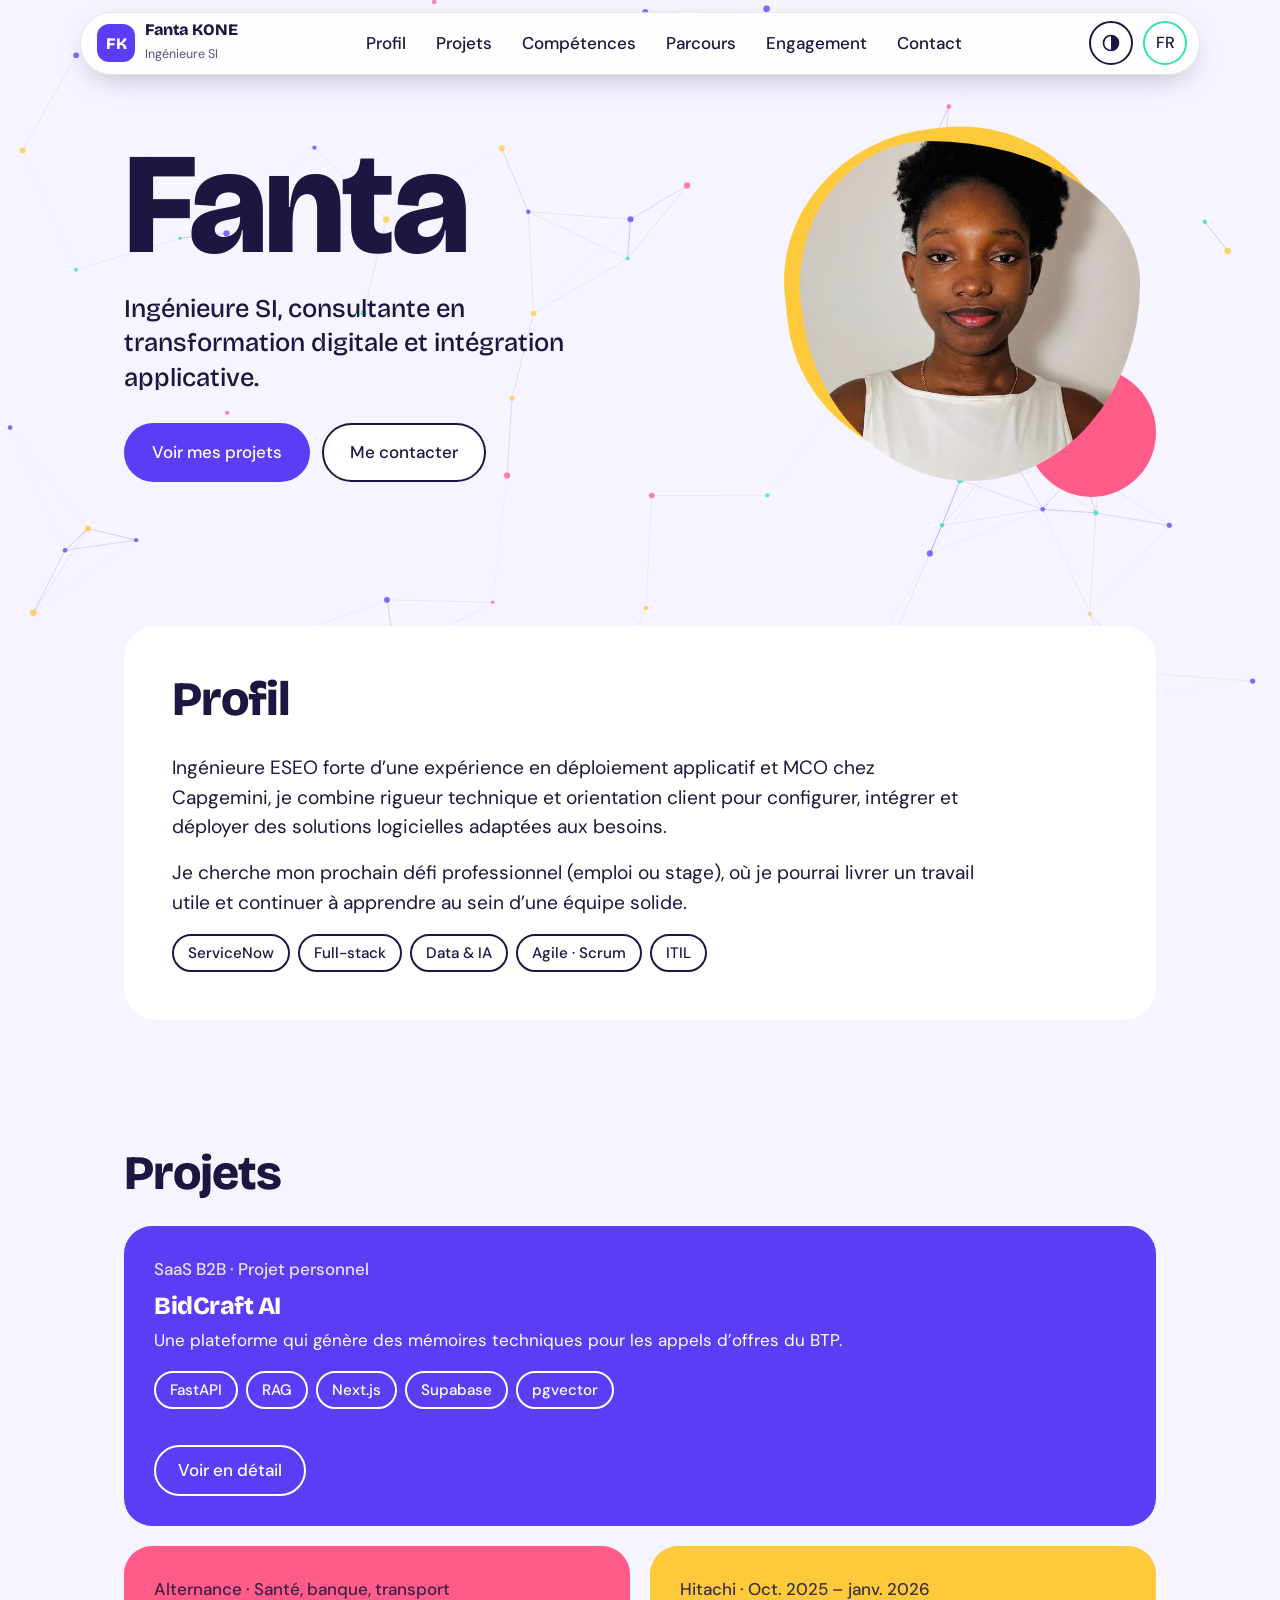
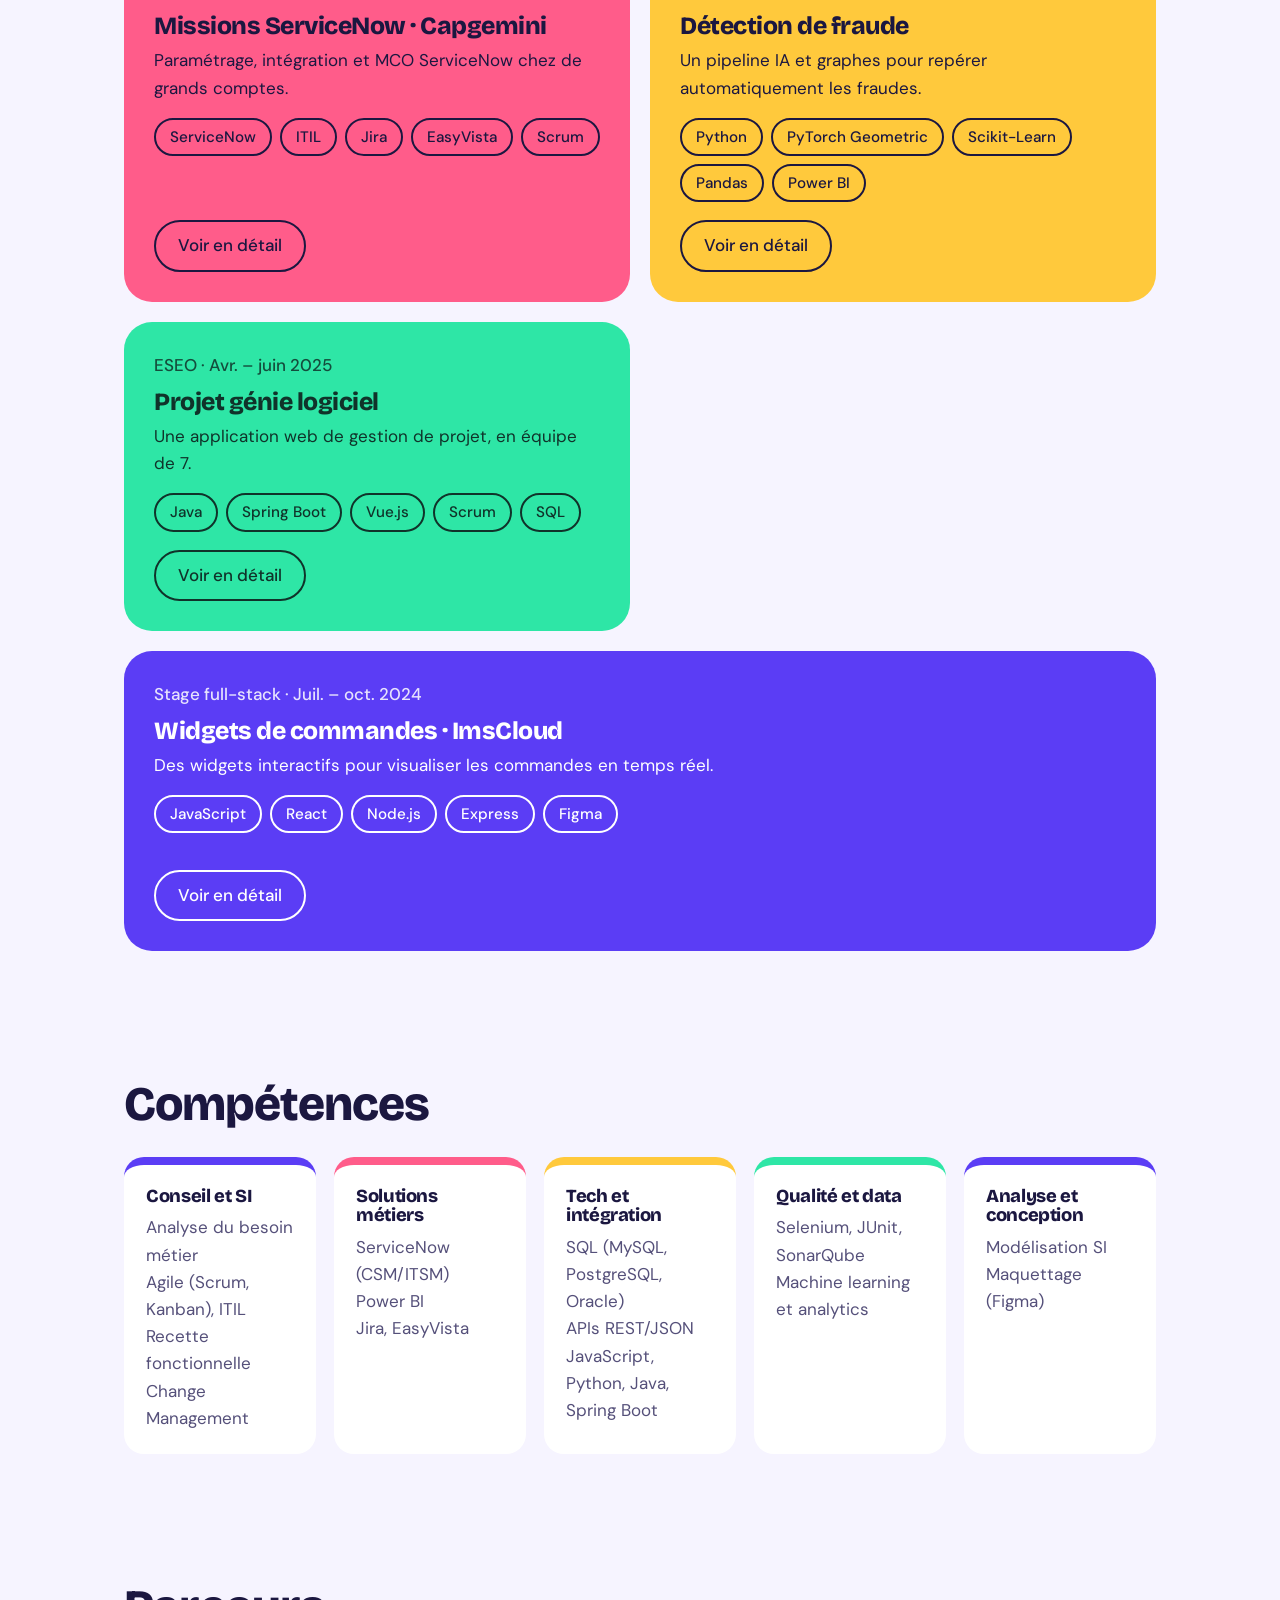
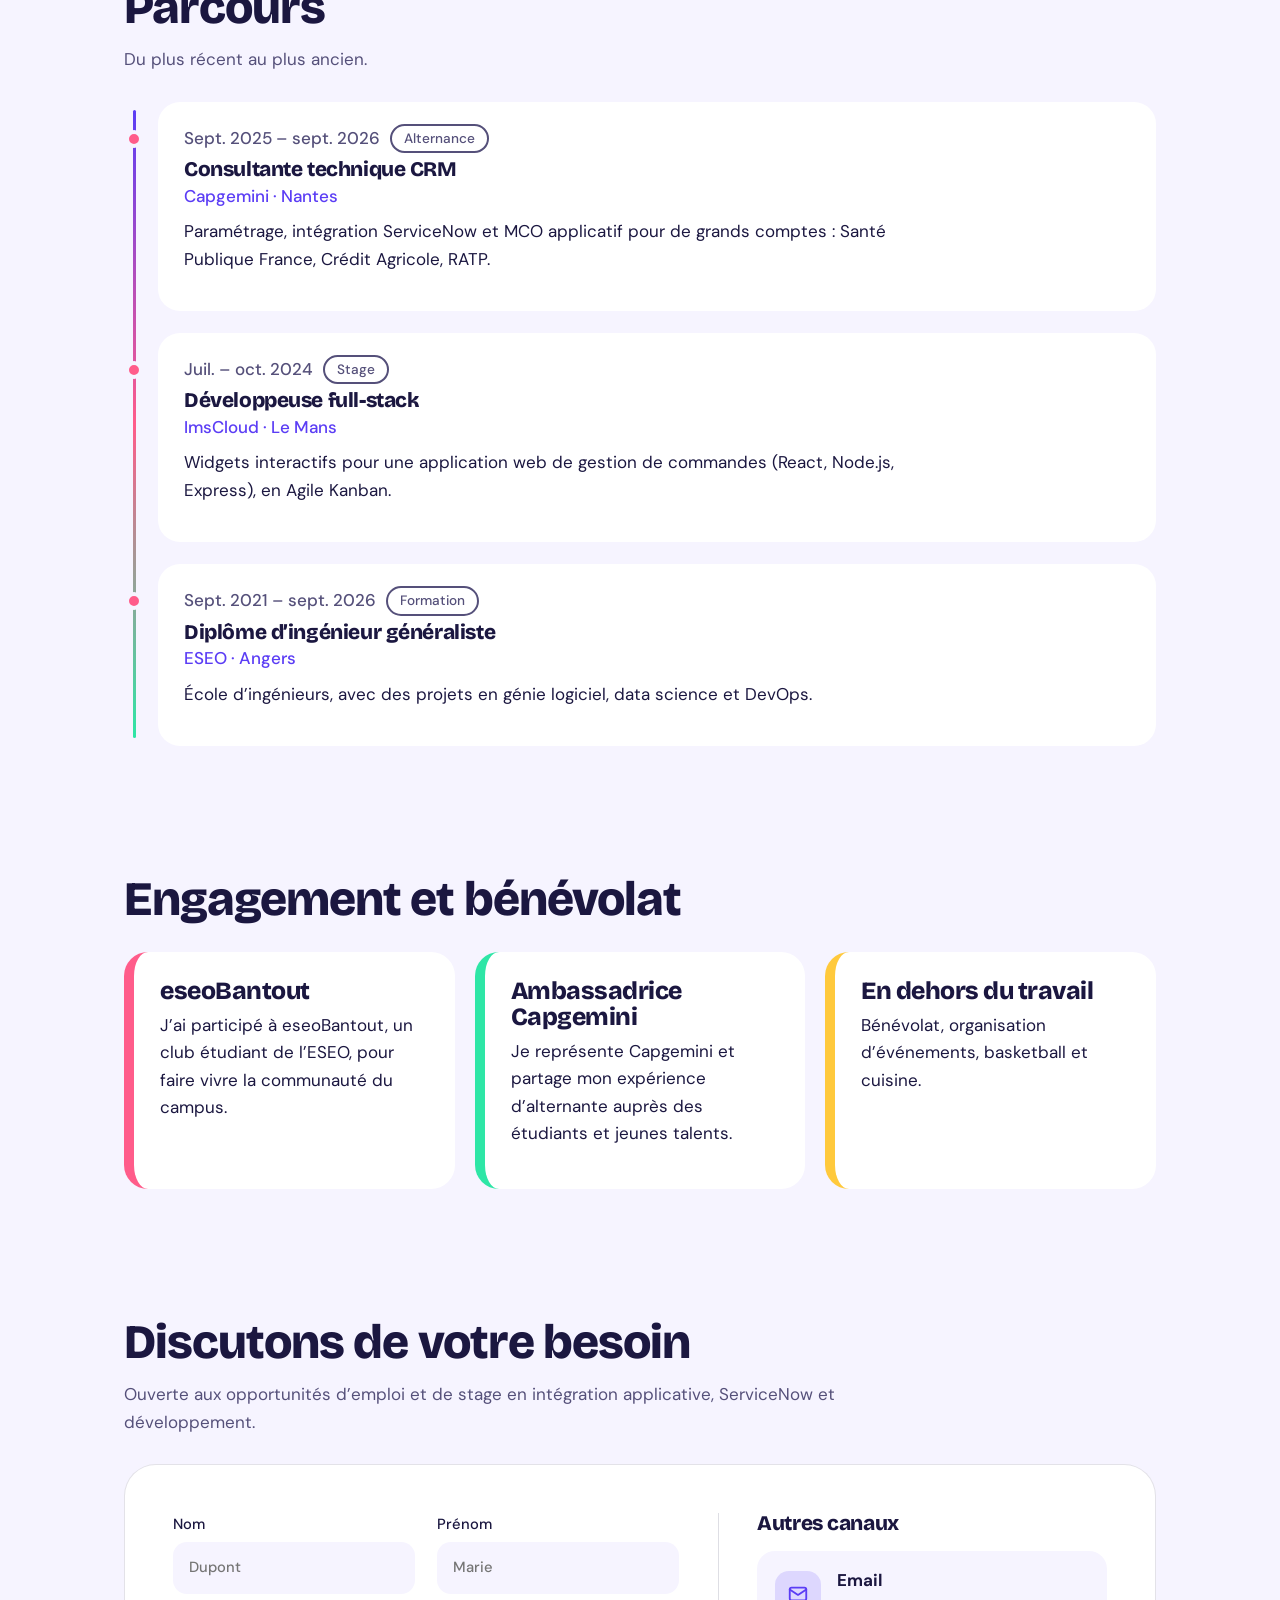
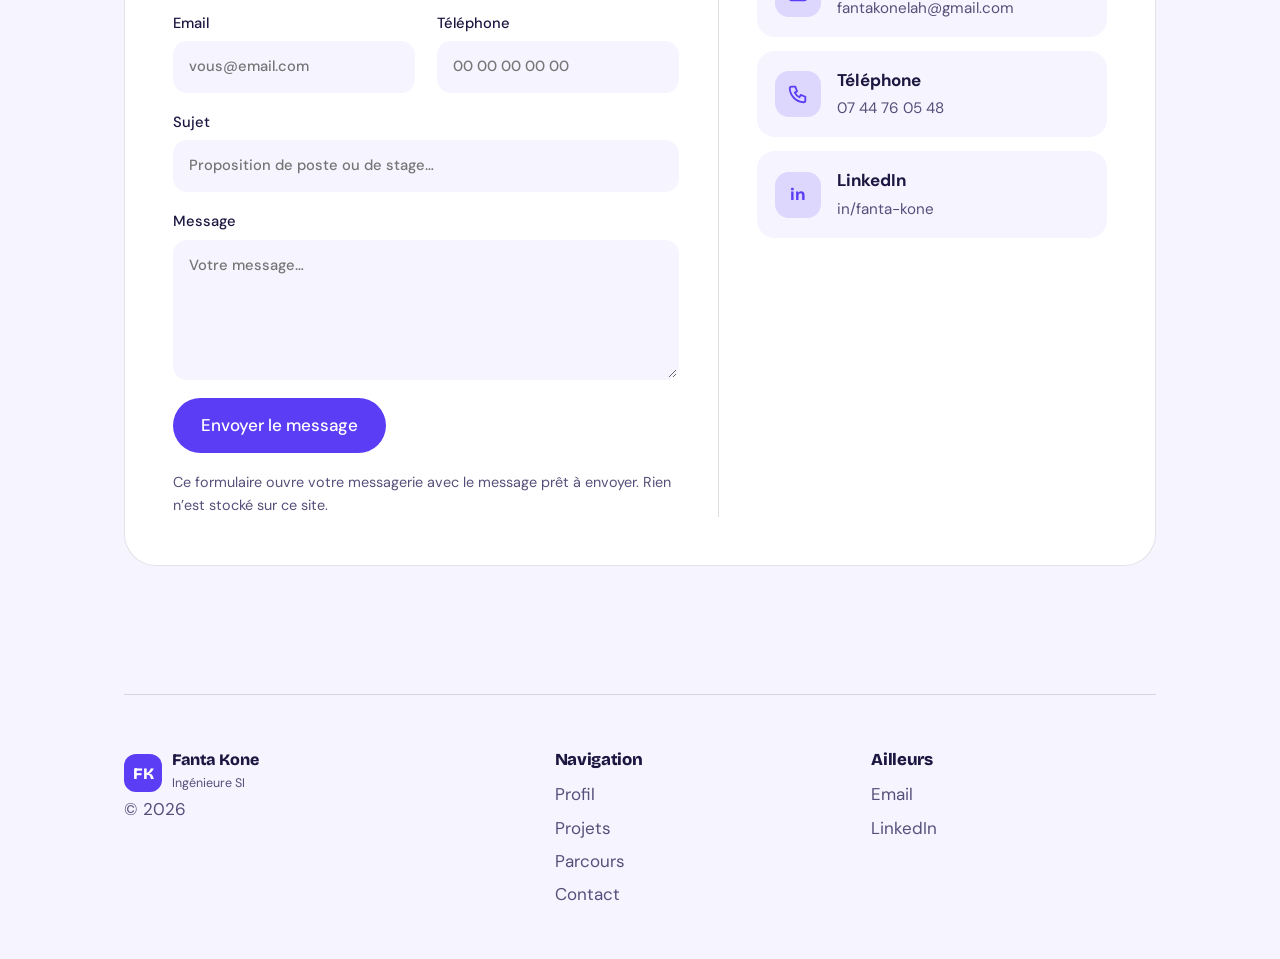
==== commit cb6af049: "V3" ====
--- a/index.html
+++ b/index.html
@@ -23,24 +23,23 @@
 <body>
 <canvas id="bg" aria-hidden="true"></canvas>
 
-<div class="wrap">
-
 <!-- ==================================================
-     BLOC : EN-TÊTE (menu + thème + langue)
-     Style : css/header-footer.css · Logique : js/theme.js, js/lang.js
+     BLOC : MENU FLOTTANT (reste visible, section active surlignée)
+     Style : css/header-footer.css · Logique : js/nav.js, js/theme.js, js/lang.js
      ================================================== -->
-  <header>
-  <a class="logo" href="#top">Fanta Kone</a>
-  <nav aria-label="Navigation">
+<header class="nav" id="nav">
+  <a class="brand" href="#top" aria-label="Accueil"><span class="mono">FK</span><span class="bn"><b>Fanta KONE</b><small data-en="Software systems engineer">Ingénieure SI</small></span></a>
+  <nav id="menu" aria-label="Navigation">
     <a href="#profil" data-en="Profile">Profil</a><a href="#projets" data-en="Projects">Projets</a><a href="#competences" data-en="Skills">Compétences</a><a href="#parcours" data-en="Experience">Parcours</a><a href="#engagement" data-en="Community">Engagement</a><a href="#contact">Contact</a>
   </nav>
   <div class="ctl">
-    <div class="seg" id="th" role="group" aria-label="Thème"><button data-t="light" data-en="Day">Jour</button><button data-t="dark" data-en="Night">Nuit</button><button data-t="neon">Néon</button></div>
-    <div class="seg" id="lg" role="group" aria-label="Langue"><button data-l="0">FR</button><button data-l="1">EN</button></div>
+    <button class="round" id="th" type="button" aria-label="Changer de thème"><svg viewBox="0 0 24 24" width="20" height="20" aria-hidden="true"><circle cx="12" cy="12" r="9" fill="none" stroke="currentColor" stroke-width="2"/><path d="M12 3a9 9 0 0 1 0 18z" fill="currentColor"/></svg></button>
+    <button class="round" id="lg" type="button" aria-label="Changer de langue">FR</button>
+    <button class="round" id="bm" type="button" aria-label="Menu" aria-expanded="false">☰</button>
   </div>
 </header>
 
-
+<div class="wrap">
 <main id="top">
 
 <!-- ==================================================
@@ -71,7 +70,7 @@
 
 <!-- ==================================================
      BLOC : PROJETS
-     Style : css/projets.css · Les projets se modifient dans js/data.js (cartes générées par js/projets.js)
+     Style : css/projets.css · Les projets se modifient dans js/data.js
      ================================================== -->
   <section id="projets" aria-labelledby="t2"><h2 id="t2" data-en="Projects">Projets</h2><div class="projects" id="pj"></div></section>
 
@@ -91,15 +90,28 @@
   </section>
 
 <!-- ==================================================
-     BLOC : PARCOURS
-     Style : css/parcours.css
+     BLOC : PARCOURS (du plus récent au plus ancien)
+     Style : css/parcours.css · Pour ajouter une expérience, copie un <article class="tli"> et mets-le à sa place (par date)
      ================================================== -->
   <section id="parcours" aria-labelledby="t4">
-    <h2 id="t4" data-en="Experience">Parcours</h2>
-    <div class="timeline">
-      <div class="step"><h3 data-en="Technical CRM consultant (work-study) · Capgemini, Nantes">Consultante technique CRM (alternance) · Capgemini, Nantes</h3><small data-en="Sept. 2025 – Sept. 2026">Sept. 2025 – sept. 2026</small><p data-en="ServiceNow configuration, integration and application maintenance for large accounts in healthcare, banking and transport.">Paramétrage, intégration ServiceNow et MCO applicatif pour de grands comptes des secteurs santé, bancaire et transport.</p></div>
-      <div class="step"><h3 data-en="Full-stack developer (internship) · ImsCloud, Le Mans">Développeuse full-stack (stage) · ImsCloud, Le Mans</h3><small data-en="July – Oct. 2024">Juil. – oct. 2024</small><p data-en="Interactive widgets for an order management web app.">Widgets interactifs pour une application web de gestion de commandes.</p></div>
-      <div class="step"><h3 data-en="General engineering degree · ESEO, Angers">Diplôme d’ingénieur généraliste · ESEO, Angers</h3><small data-en="Sept. 2021 – Sept. 2026">Sept. 2021 – sept. 2026</small><p data-en="Engineering school with projects in software engineering, data science and DevOps.">École d’ingénieurs, avec des projets en génie logiciel, data science et DevOps.</p></div>
+    <h2 id="t4" data-en="Experience & education">Parcours</h2>
+    <p class="sub" data-en="Most recent first.">Du plus récent au plus ancien.</p>
+    <div class="tl">
+      <article class="tli">
+        <p class="meta"><time datetime="2025-09" data-en="Sept. 2025 – Sept. 2026">Sept. 2025 – sept. 2026</time><span class="tag" data-en="Work-study">Alternance</span></p>
+        <h3 data-en="Technical CRM consultant">Consultante technique CRM</h3><p class="org">Capgemini · Nantes</p>
+        <p data-en="ServiceNow configuration, integration and application maintenance for large accounts: Santé Publique France, Crédit Agricole, RATP.">Paramétrage, intégration ServiceNow et MCO applicatif pour de grands comptes : Santé Publique France, Crédit Agricole, RATP.</p>
+      </article>
+      <article class="tli">
+        <p class="meta"><time datetime="2024-07" data-en="July – Oct. 2024">Juil. – oct. 2024</time><span class="tag" data-en="Internship">Stage</span></p>
+        <h3 data-en="Full-stack developer">Développeuse full-stack</h3><p class="org">ImsCloud · Le Mans</p>
+        <p data-en="Interactive widgets for an order management web app (React, Node.js, Express), in an Agile Kanban setup.">Widgets interactifs pour une application web de gestion de commandes (React, Node.js, Express), en Agile Kanban.</p>
+      </article>
+      <article class="tli">
+        <p class="meta"><time datetime="2021-09" data-en="Sept. 2021 – Sept. 2026">Sept. 2021 – sept. 2026</time><span class="tag" data-en="Education">Formation</span></p>
+        <h3 data-en="General engineering degree">Diplôme d’ingénieur généraliste</h3><p class="org">ESEO · Angers</p>
+        <p data-en="Engineering school with projects in software engineering, data science and DevOps.">École d’ingénieurs, avec des projets en génie logiciel, data science et DevOps.</p>
+      </article>
     </div>
   </section>
 
@@ -117,15 +129,29 @@
   </section>
 
 <!-- ==================================================
-     BLOC : CONTACT
-     Style : css/contact.css
+     BLOC : CONTACT (formulaire + autres canaux)
+     Style : css/contact.css · Logique : js/contact.js
      ================================================== -->
-  <section id="contact" aria-labelledby="t6" style="padding-bottom:0">
-    <div class="contact">
-      <h2 id="t6" data-en="Let’s talk?">On discute ?</h2>
-      <p data-en="A job, an internship or a project to share: write to me.">Un poste, un stage ou un projet à partager : écris-moi.</p>
-      <a class="mail" href="mailto:fantakonelah@gmail.com">fantakonelah@gmail.com</a>
-      <div class="social"><a href="https://www.linkedin.com/in/fanta-kone" target="_blank" rel="noopener">LinkedIn</a><a href="tel:+33744760548">07 44 76 05 48</a></div>
+  <section id="contact" aria-labelledby="t6">
+    <h2 id="t6" data-en="Let’s discuss your needs">Discutons de votre besoin</h2>
+    <p class="sub" data-en="Open to job and internship opportunities in application integration, ServiceNow and software development.">Ouverte aux opportunités d’emploi et de stage en intégration applicative, ServiceNow et développement.</p>
+    <div class="cbox">
+      <form class="cform" id="cf">
+        <label><span data-en="Last name">Nom</span><input name="nom" placeholder="Dupont" required></label>
+        <label><span data-en="First name">Prénom</span><input name="prenom" placeholder="Marie" required></label>
+        <label><span>Email</span><input name="email" type="email" placeholder="vous@email.com" required></label>
+        <label><span data-en="Phone">Téléphone</span><input name="tel" type="tel" placeholder="00 00 00 00 00"></label>
+        <label class="full"><span data-en="Subject">Sujet</span><input name="sujet" placeholder="Proposition de poste ou de stage…" data-enp="Job or internship offer…"></label>
+        <label class="full"><span>Message</span><textarea name="message" placeholder="Votre message…" data-enp="Your message…" required></textarea></label>
+        <button class="send" type="submit" data-en="Send message">Envoyer le message</button>
+        <p class="note" id="cs" data-en="This form opens your email app with the message ready to send. Nothing is stored on this site.">Ce formulaire ouvre votre messagerie avec le message prêt à envoyer. Rien n’est stocké sur ce site.</p>
+      </form>
+      <div class="chan">
+        <h3 data-en="Other channels">Autres canaux</h3>
+        <a href="mailto:fantakonelah@gmail.com"><span class="ico"><svg viewBox="0 0 24 24" aria-hidden="true"><rect x="3" y="5" width="18" height="14" rx="2"/><path d="M3 7l9 6 9-6"/></svg></span><span><b>Email</b><span class="v">fantakonelah@gmail.com</span></span></a>
+        <a href="tel:+33744760548"><span class="ico"><svg viewBox="0 0 24 24" aria-hidden="true"><path d="M5 4h4l2 5-2.5 1.5a11 11 0 0 0 5 5L15 13l5 2v4a2 2 0 0 1-2 2A16 16 0 0 1 3 6a2 2 0 0 1 2-2z"/></svg></span><span><b data-en="Phone">Téléphone</b><span class="v">07 44 76 05 48</span></span></a>
+        <a href="https://www.linkedin.com/in/fanta-kone" target="_blank" rel="noopener"><span class="ico">in</span><span><b>LinkedIn</b><span class="v">in/fanta-kone</span></span></a>
+      </div>
     </div>
   </section>
 
@@ -135,24 +161,30 @@
      BLOC : PIED DE PAGE
      Style : css/header-footer.css
      ================================================== -->
+  <footer class="foot">
+    <div><a class="brand" href="#top"><span class="mono">FK</span><span class="bn"><b>Fanta Kone</b><small data-en="Software systems engineer">Ingénieure SI</small></span></a><p>© 2026</p></div>
+    <div><h3>Navigation</h3><a href="#profil" data-en="Profile">Profil</a><a href="#projets" data-en="Projects">Projets</a><a href="#parcours" data-en="Experience">Parcours</a><a href="#contact">Contact</a></div>
+    <div><h3 data-en="Elsewhere">Ailleurs</h3><a href="mailto:fantakonelah@gmail.com">Email</a><a href="https://www.linkedin.com/in/fanta-kone" target="_blank" rel="noopener">LinkedIn</a></div>
+  </footer>
+</div>
 
-  <footer>© Fanta Kone, 2026</footer>
-
-</div>
+<button class="round up" id="up" type="button" aria-label="Haut de page">↑</button>
 
 <!-- ==================================================
      BLOC : FENÊTRE DE DÉTAIL DES PROJETS
      Style : css/detail.css · Remplie par js/projets.js
      ================================================== -->
+<dialog id="dlg" aria-labelledby="dt"><div id="dc"></div></dialog>
 
-<dialog id="dlg" aria-labelledby="dt"><div id="dc"></div></dialog>
-<!-- Les scripts se chargent dans cet ordre : ne change pas l’ordre -->
+<!-- Les scripts se chargent dans cet ordre : ne change pas l’ordre (main.js en dernier) -->
 <script src="js/utils.js"></script>
 <script src="js/data.js"></script>
 <script src="js/projets.js"></script>
 <script src="js/lang.js"></script>
 <script src="js/theme.js"></script>
 <script src="js/background.js"></script>
+<script src="js/nav.js"></script>
+<script src="js/contact.js"></script>
 <script src="js/main.js"></script>
 </body>
 </html>
--- a/css/base.css
+++ b/css/base.css
@@ -22,3 +22,9 @@
 section{padding:64px 0}
 .chips{display:flex;flex-wrap:wrap;gap:8px;padding:0;margin:16px 0 0;list-style:none}
 .chips li{padding:5px 14px;border-radius:999px;border:2px solid currentColor;font-size:.95rem;font-weight:500}
+/* Effet « sélectionné » au survol / au clavier sur les boîtes */
+.proj,.skill,.vie article,.tli,.chan a{transition:transform .25s,box-shadow .25s}
+.proj:focus-within,.skill:focus-within,.chan a:focus-visible{transform:translateY(-6px);box-shadow:0 0 0 3px var(--violet),0 20px 40px -14px rgba(27,23,64,.35)}
+@media (hover:hover){.proj:hover,.skill:hover,.vie article:hover,.tli:hover,.chan a:hover{transform:translateY(-6px);box-shadow:0 0 0 3px var(--violet),0 20px 40px -14px rgba(27,23,64,.35)}
+:root[data-theme="neon"] .proj:hover,:root[data-theme="neon"] .tli:hover{box-shadow:0 0 0 3px var(--mint),0 0 34px -4px var(--mint)}}
+.sub{color:var(--muted);max-width:70ch;margin:-14px 0 28px}
--- a/css/header-footer.css
+++ b/css/header-footer.css
@@ -1,11 +1,26 @@
-/* ==== EN-TÊTE (menu, boutons thème et langue) + PIED DE PAGE ==== */
-header{display:flex;justify-content:space-between;align-items:center;flex-wrap:wrap;gap:12px;padding:20px 0}
-.logo{font:800 1.4rem var(--display);text-decoration:none}
-nav{display:flex;gap:18px;flex-wrap:wrap}
-nav a{text-decoration:none;font-weight:500;padding:6px 2px}
-nav a:hover{text-decoration:underline;text-decoration-thickness:3px;text-decoration-color:var(--coral);text-underline-offset:6px}
-.ctl{display:flex;gap:10px;flex-wrap:wrap}
-.seg{display:flex;border:2px solid var(--ink);border-radius:999px;overflow:hidden;background:var(--card)}
-.seg button{border:0;background:none;padding:6px 14px;font-weight:500}
-.seg button[aria-pressed="true"]{background:var(--violet);color:var(--ov)}
-footer{padding:0 0 40px;color:var(--muted);font-size:.95rem}
+/* ==== MENU FLOTTANT (reste visible), boutons ronds, PIED DE PAGE, bouton haut de page ==== */
+html{scroll-padding-top:96px}
+.wrap{padding-top:92px}
+.nav{position:fixed;z-index:20;top:calc(12px + env(safe-area-inset-top,0px));left:50%;transform:translateX(-50%);width:min(1120px,calc(100% - 24px));display:flex;align-items:center;justify-content:space-between;gap:14px;padding:8px 12px 8px 16px;border-radius:999px;background:color-mix(in srgb,var(--card) 86%,transparent);-webkit-backdrop-filter:blur(14px);backdrop-filter:blur(14px);box-shadow:0 10px 30px -12px rgba(20,10,60,.35);border:1px solid color-mix(in srgb,var(--ink) 10%,transparent)}
+.brand{display:flex;align-items:center;gap:10px;text-decoration:none}
+.mono{width:38px;height:38px;border-radius:12px;background:var(--violet);color:var(--ov);display:grid;place-items:center;font:800 1rem var(--display);flex:none}
+.bn b{display:block;font:800 1rem/1.1 var(--display)}
+.bn small{color:var(--muted);font-size:.78rem}
+#menu{display:flex;gap:2px}
+#menu a{position:relative;padding:8px 14px;border-radius:999px;text-decoration:none;font-weight:500;transition:background .2s}
+#menu a:hover{background:color-mix(in srgb,var(--ink) 8%,transparent)}
+#menu a.on{background:color-mix(in srgb,var(--violet) 20%,transparent);box-shadow:inset 0 0 0 1.5px var(--violet)}
+#menu a.on::after{content:"";position:absolute;left:50%;bottom:3px;width:5px;height:5px;margin-left:-2.5px;border-radius:50%;background:var(--violet)}
+.ctl{display:flex;gap:10px}
+.round{width:44px;height:44px;border-radius:50%;border:2px solid var(--ink);background:var(--card);font-size:1rem;font-weight:500;line-height:1;display:grid;place-items:center;padding:0;transition:transform .15s}
+.round:hover{transform:scale(1.08)}
+#th{font-size:1.3rem}
+#lg{border-color:var(--mint)}
+#bm{display:none}
+.up{position:fixed;right:20px;bottom:calc(20px + env(safe-area-inset-bottom,0px));z-index:20;opacity:0;pointer-events:none;transition:opacity .2s;font-size:1.2rem}
+.up.show{opacity:1;pointer-events:auto}
+.foot{display:grid;grid-template-columns:1.4fr 1fr 1fr;gap:32px;padding:56px 0 48px;margin-top:64px;border-top:1px solid color-mix(in srgb,var(--ink) 14%,transparent);color:var(--muted)}
+.foot h3{font-size:1.05rem;color:var(--ink);margin-bottom:10px}
+.foot a:not(.brand){display:block;padding:3px 0;text-decoration:none}
+.foot a:not(.brand):hover{color:var(--ink);text-decoration:underline}
+.foot .brand{color:var(--ink)}
--- a/css/parcours.css
+++ b/css/parcours.css
@@ -1,6 +1,9 @@
-/* ==== PARCOURS (frise) ==== */
-.timeline{border-left:4px solid var(--violet);padding-left:28px;margin-left:8px;display:grid;gap:30px}
-.step{position:relative}
-.step::before{content:"";position:absolute;left:-40px;top:8px;width:20px;height:20px;border-radius:50%;background:var(--coral);border:4px solid var(--bg)}
-.step h3{font-size:1.3rem;margin-bottom:2px}
-.step small{color:var(--muted);display:block;margin-bottom:6px}
+/* ==== PARCOURS : frise du plus récent au plus ancien ==== */
+.tl{position:relative;display:grid;gap:22px;padding-left:34px}
+.tl::before{content:"";position:absolute;left:9px;top:8px;bottom:8px;width:3px;border-radius:3px;background:linear-gradient(var(--violet),var(--coral),var(--mint))}
+.tli{position:relative;background:var(--card);border-radius:22px;padding:22px 26px}
+.tli::before{content:"";position:absolute;left:-33px;top:28px;width:18px;height:18px;border-radius:50%;background:var(--coral);border:4px solid var(--bg)}
+.meta{display:flex;flex-wrap:wrap;align-items:center;gap:10px;margin:0 0 6px;color:var(--muted);font-weight:500}
+.tag{padding:2px 12px;border-radius:999px;font-size:.85rem;border:2px solid currentColor}
+.tli h3{font-size:1.3rem;margin-bottom:2px}
+.org{color:var(--violet);font-weight:500;margin-bottom:8px}
--- a/css/contact.css
+++ b/css/contact.css
@@ -1,6 +1,18 @@
-/* ==== CONTACT ==== */
-.contact{background:var(--violet);color:var(--ov);border-radius:36px;padding:clamp(28px,7vw,68px);margin-bottom:48px}
-.contact h2{margin-bottom:14px}
-.contact a.mail{font:800 clamp(1.2rem,4vw,2.3rem) var(--display);word-break:break-word}
-.social{display:flex;flex-wrap:wrap;gap:12px;margin-top:26px}
-.social a{padding:10px 22px;border-radius:999px;background:var(--sun);color:#1B1740;text-decoration:none;font-weight:500}
+/* ==== CONTACT : formulaire + autres canaux ==== */
+.cbox{display:grid;grid-template-columns:1.4fr 1fr;background:var(--card);border-radius:32px;padding:clamp(22px,4vw,48px);border:1px solid color-mix(in srgb,var(--ink) 12%,transparent)}
+.cform{display:grid;grid-template-columns:1fr 1fr;gap:18px 22px;padding-right:clamp(0px,3vw,40px)}
+.cform label{display:grid;gap:6px;font-weight:500;font-size:.92rem}
+.cform .full{grid-column:1/-1}
+.cform input,.cform textarea{font:inherit;color:inherit;width:100%;background:var(--bg);border:2px solid transparent;border-radius:14px;padding:12px 14px}
+.cform input:focus,.cform textarea:focus{outline:none;border-color:var(--violet)}
+.cform textarea{min-height:140px;resize:vertical}
+.send{justify-self:start;padding:14px 28px;border-radius:999px;border:0;background:var(--violet);color:var(--ov);font-weight:500;transition:transform .15s}
+.send:hover{transform:translateY(-3px)}
+.note{grid-column:1/-1;margin:0;font-size:.9rem;color:var(--muted)}
+.chan{display:grid;gap:14px;align-content:start;border-left:1px solid color-mix(in srgb,var(--ink) 14%,transparent);padding-left:clamp(20px,3vw,40px)}
+.chan h3{font-size:1.3rem;margin-bottom:2px}
+.chan a{display:flex;gap:16px;align-items:center;text-decoration:none;background:var(--bg);border-radius:18px;padding:16px 18px}
+.chan b{display:block}
+.chan span.v{color:var(--muted);font-size:.95rem;word-break:break-word}
+.ico{width:46px;height:46px;border-radius:14px;background:color-mix(in srgb,var(--violet) 16%,transparent);display:grid;place-items:center;flex:none;font-weight:800;color:var(--violet)}
+.ico svg{width:22px;height:22px;stroke:var(--violet);fill:none;stroke-width:2;stroke-linecap:round;stroke-linejoin:round}
--- a/css/responsive.css
+++ b/css/responsive.css
@@ -1,3 +1,15 @@
 /* ==== MOBILE et mouvement réduit ==== */
-@media (max-width:820px){.projects{grid-template-columns:1fr}.proj.big{grid-column:auto}.hero{grid-template-columns:1fr;gap:32px}.ph{max-width:260px;justify-self:start}}
-@media (prefers-reduced-motion:reduce){html{scroll-behavior:auto}.btn,dialog[open]{transition:none;animation:none}}
+@media (max-width:1000px){
+  #menu{display:none;position:absolute;top:calc(100% + 10px);left:0;right:0;flex-direction:column;padding:12px;border-radius:24px;background:var(--card);box-shadow:0 16px 40px -14px rgba(20,10,60,.4)}
+  .nav.open #menu{display:flex}
+  #bm{display:grid}
+  .bn small{display:none}
+}
+@media (max-width:820px){
+  .projects{grid-template-columns:1fr}.proj.big{grid-column:auto}
+  .hero{grid-template-columns:1fr;gap:32px}.ph{max-width:260px;justify-self:start}
+  .cbox{grid-template-columns:1fr}.chan{border-left:0;padding-left:0;margin-top:28px}.cform{padding-right:0}
+  .foot{grid-template-columns:1fr 1fr}
+}
+@media (max-width:520px){.cform{grid-template-columns:1fr}.foot{grid-template-columns:1fr}}
+@media (prefers-reduced-motion:reduce){html{scroll-behavior:auto}*,*::before,*::after{transition:none!important;animation:none!important}}
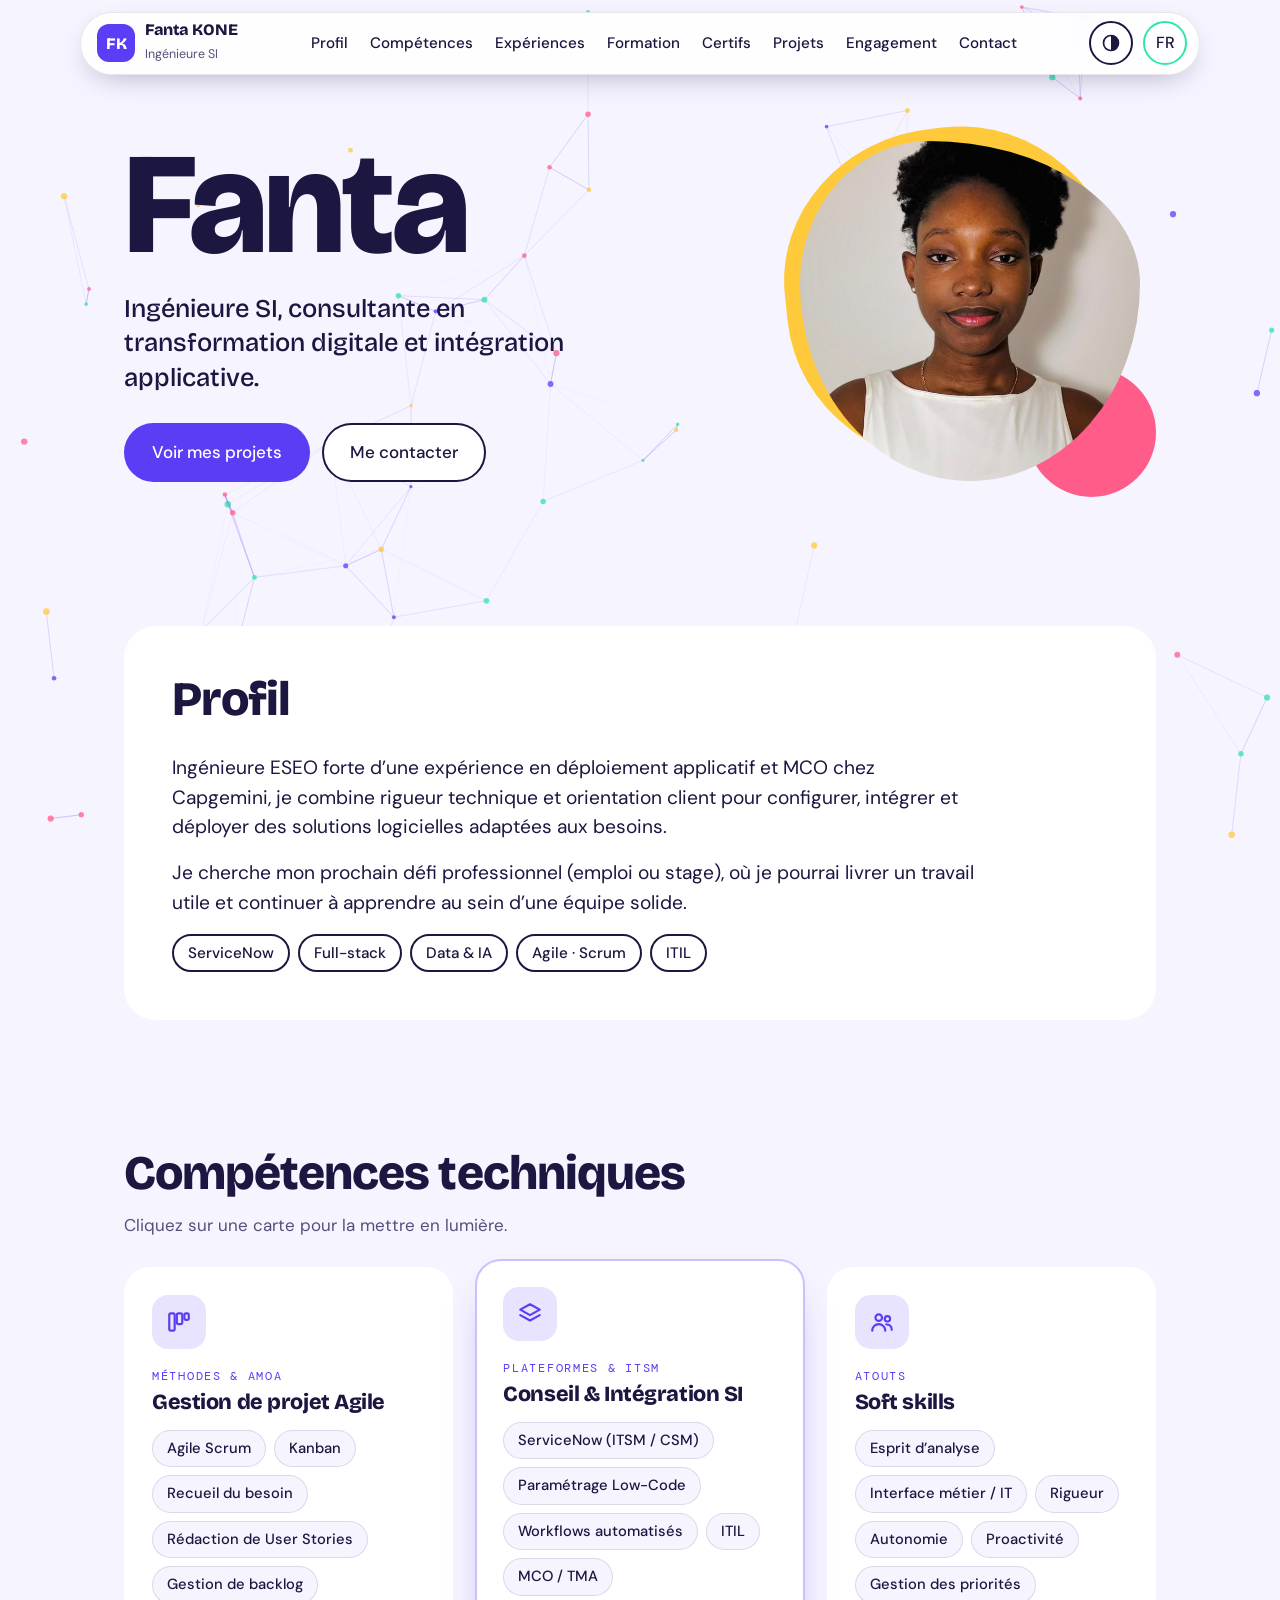
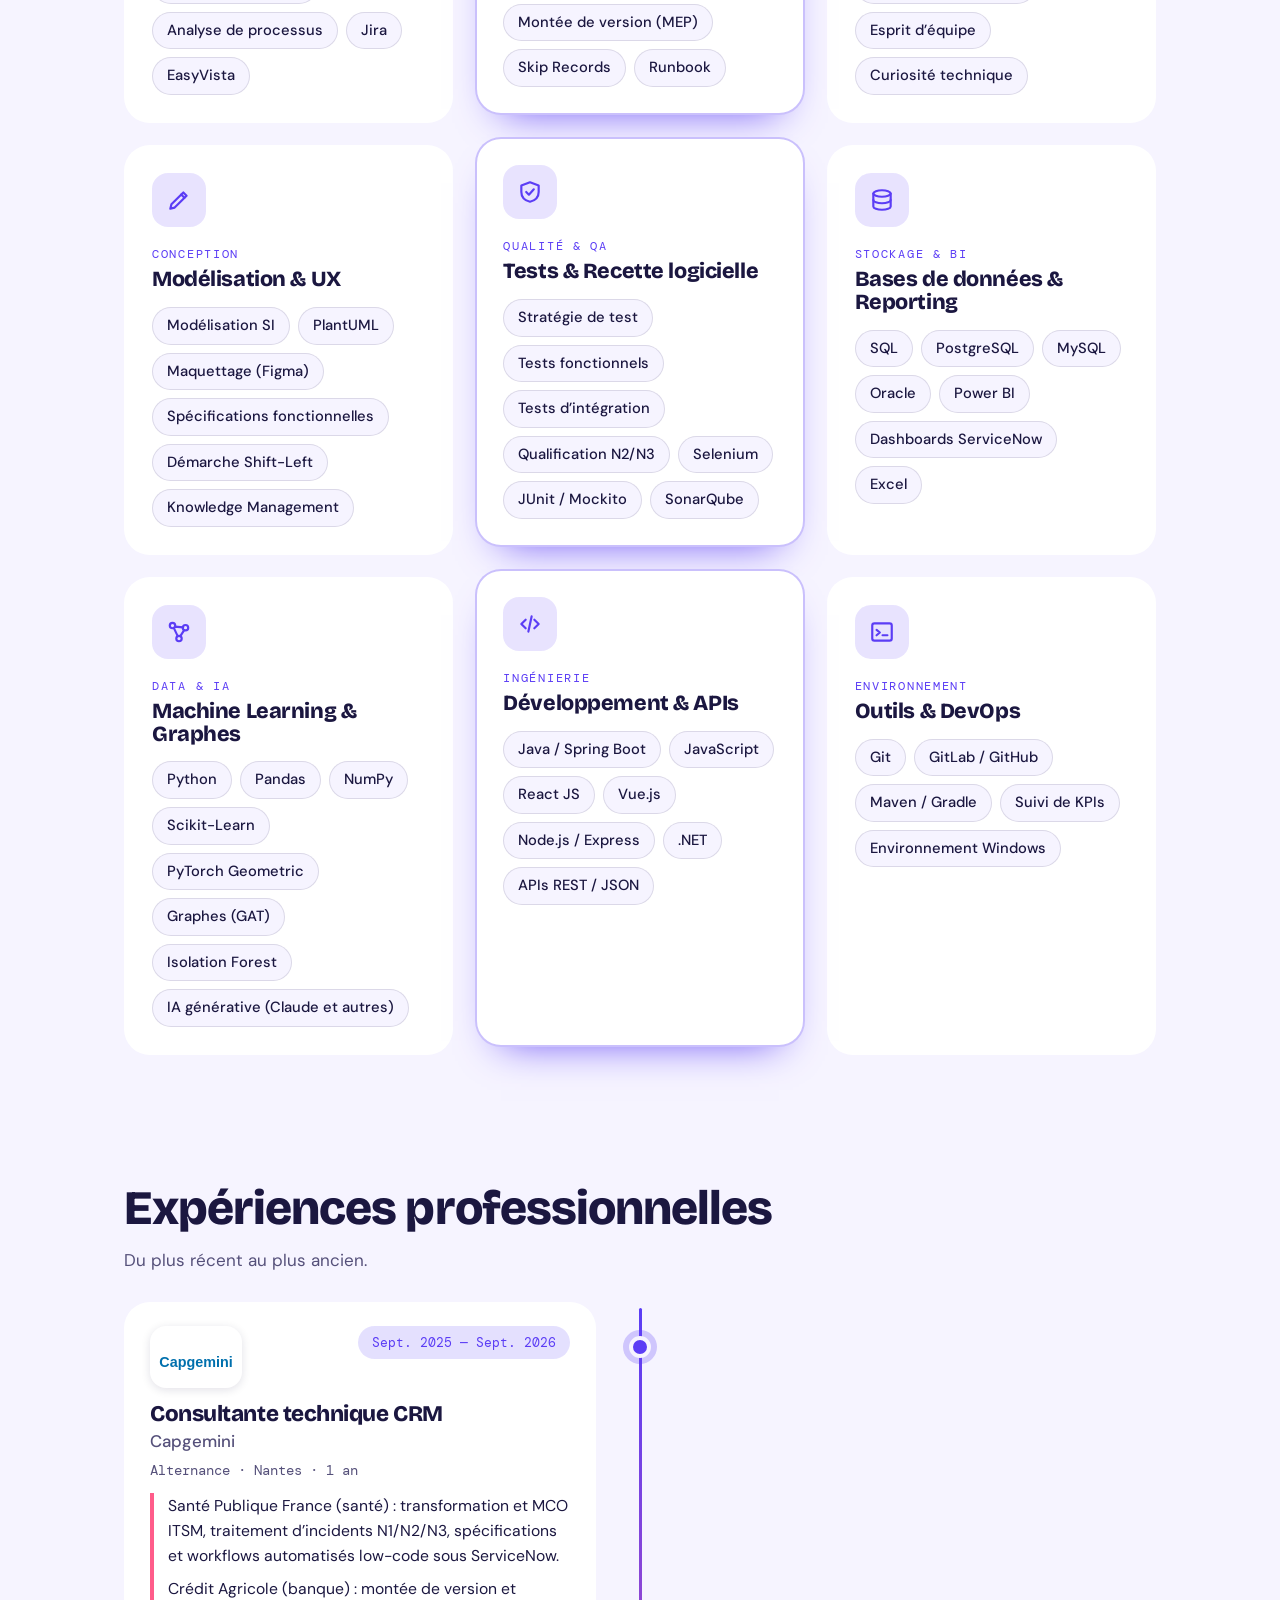
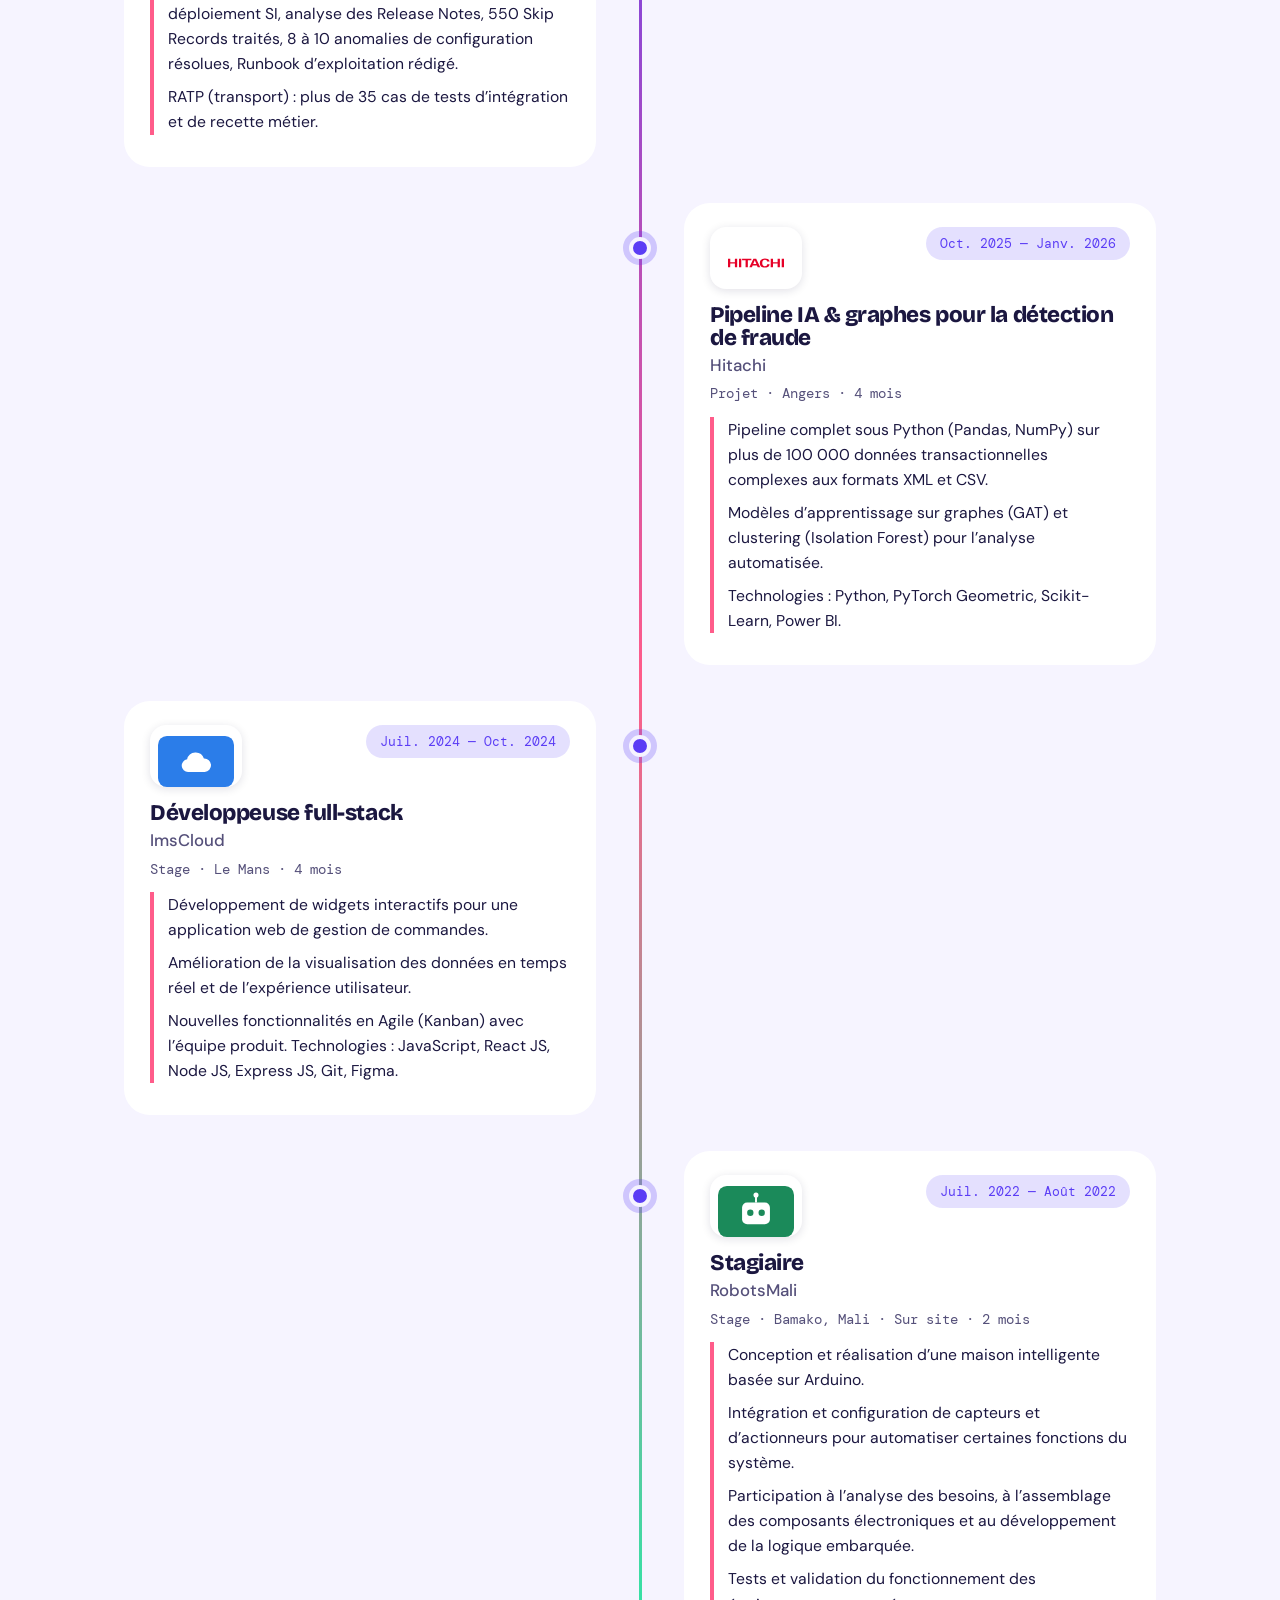
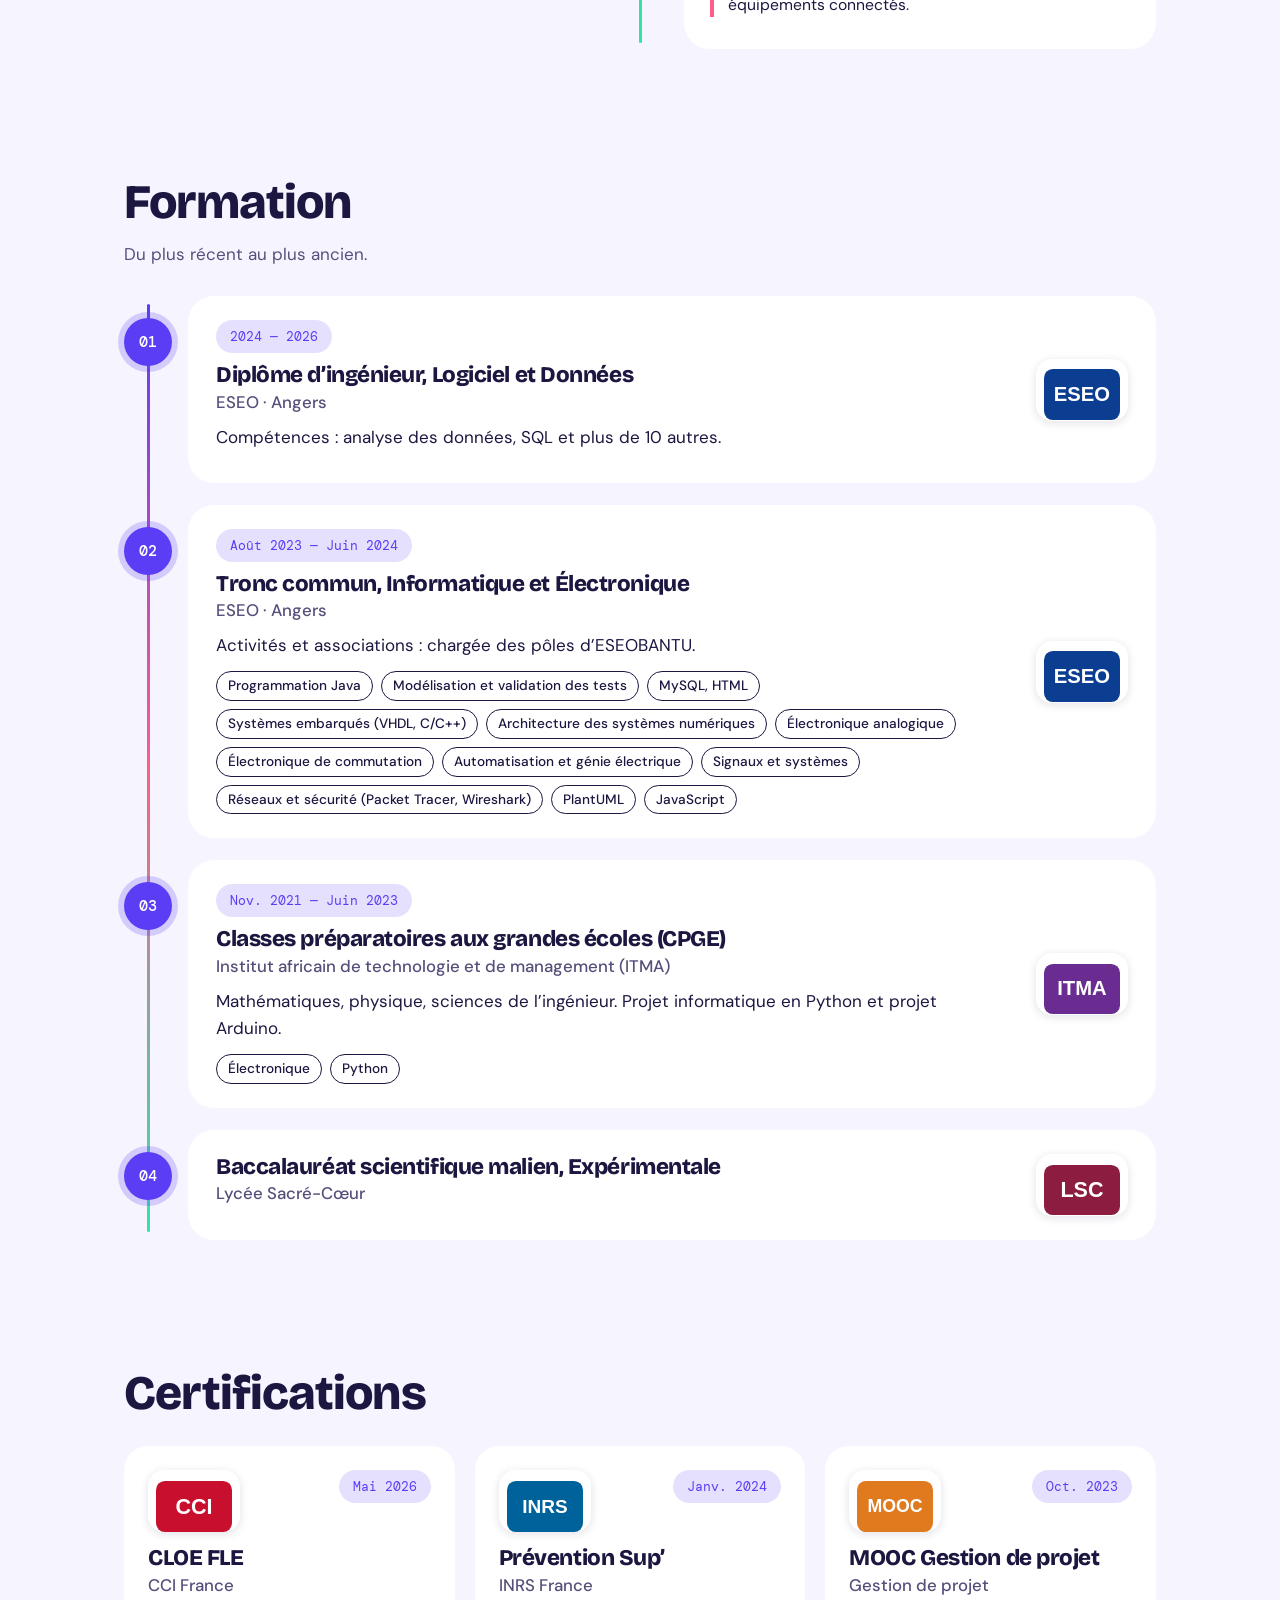
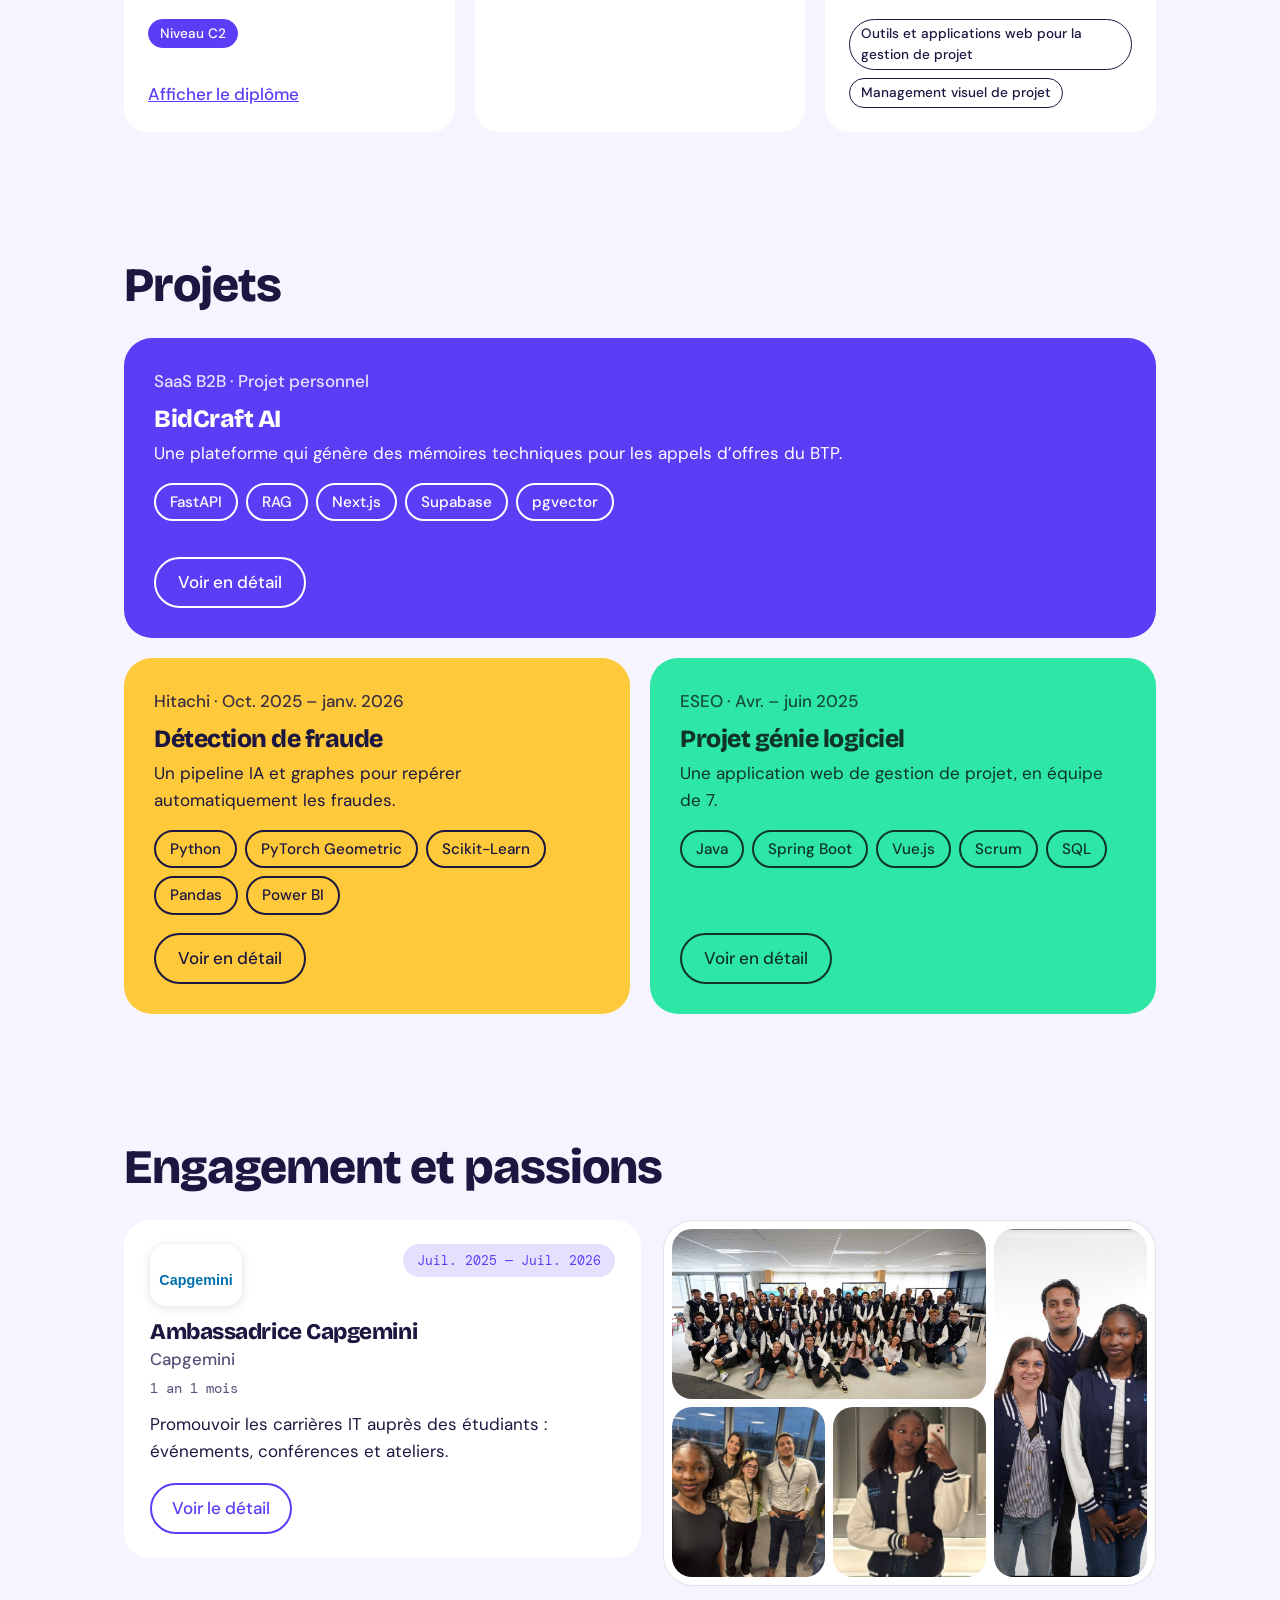
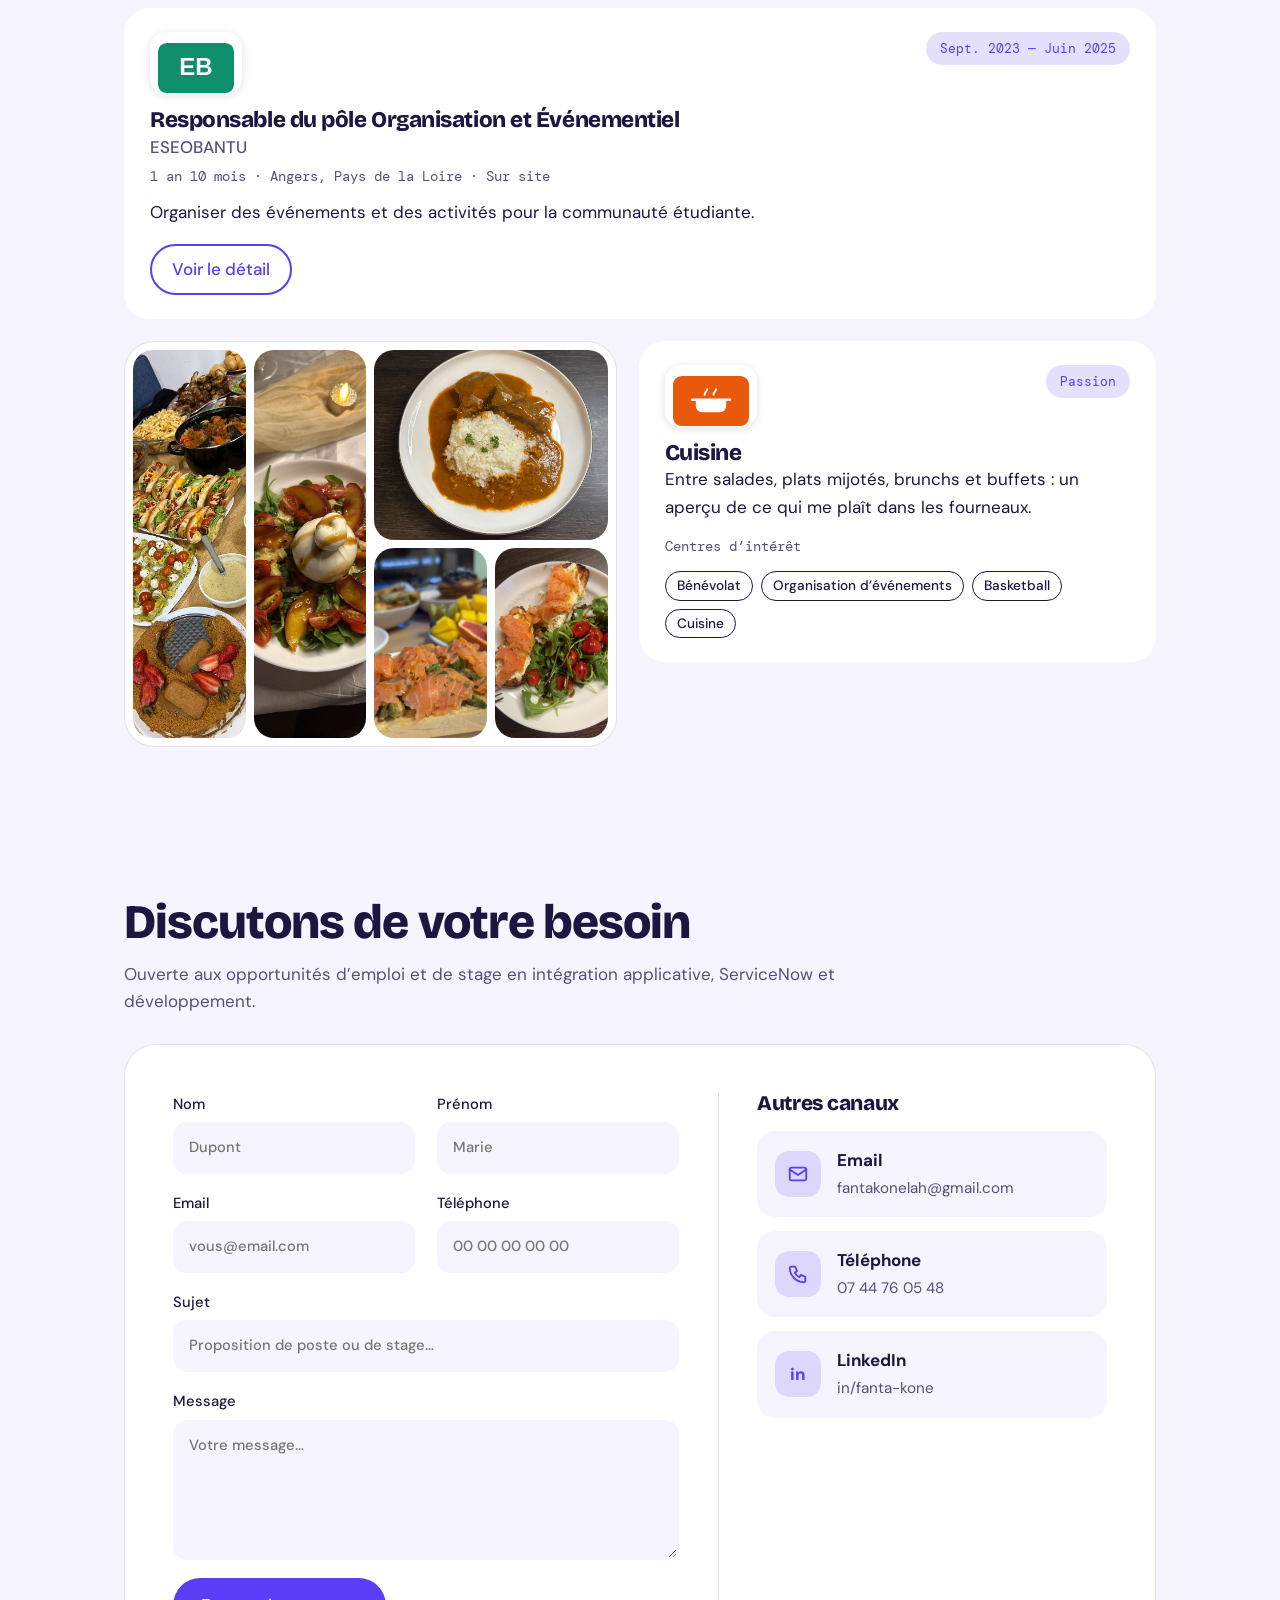
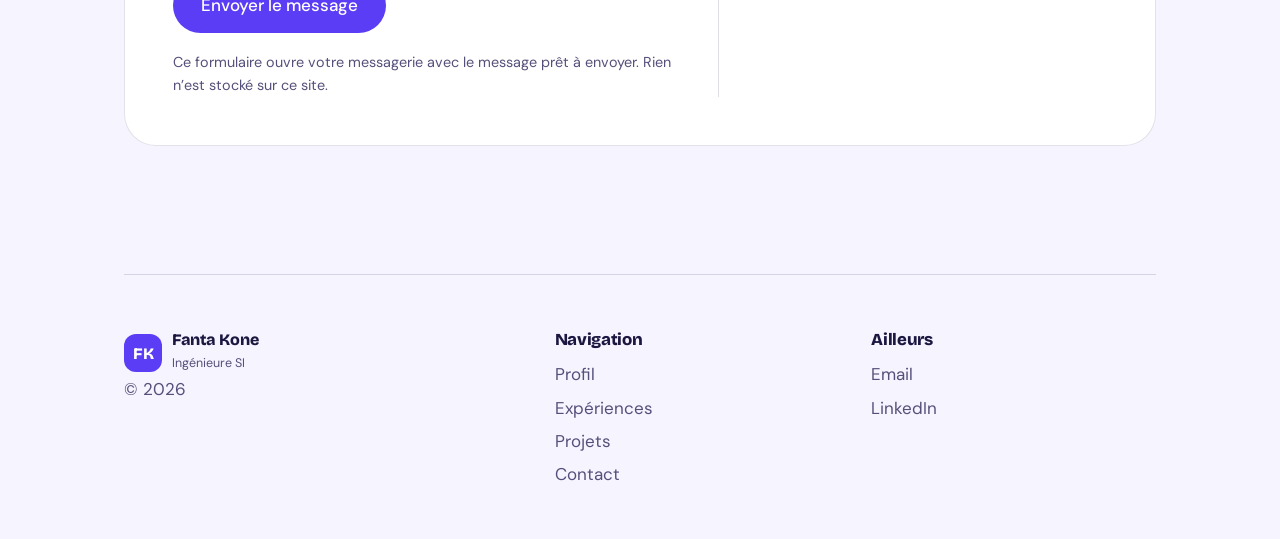
==== commit cc3994f1: "V4" ====
--- a/index.html
+++ b/index.html
@@ -6,16 +6,19 @@
 <title>Fanta Kone – Portfolio</title>
 <link rel="preconnect" href="https://fonts.googleapis.com">
 <link rel="preconnect" href="https://fonts.gstatic.com" crossorigin>
-<link href="https://fonts.googleapis.com/css2?family=Bricolage+Grotesque:opsz,wght@12..96,500;12..96,800&family=DM+Sans:wght@400;500&display=swap" rel="stylesheet">
+<link href="https://fonts.googleapis.com/css2?family=Bricolage+Grotesque:opsz,wght@12..96,500;12..96,800&family=DM+Sans:wght@400;500&family=DM+Mono:wght@500&display=swap" rel="stylesheet">
 <!-- Un fichier de style par bloc de la page -->
 <link rel="stylesheet" href="css/base.css">
 <link rel="stylesheet" href="css/header-footer.css">
 <link rel="stylesheet" href="css/hero.css">
 <link rel="stylesheet" href="css/profil.css">
+<link rel="stylesheet" href="css/cards.css">
+<link rel="stylesheet" href="css/competences.css">
+<link rel="stylesheet" href="css/experiences.css">
+<link rel="stylesheet" href="css/formation.css">
+<link rel="stylesheet" href="css/certifs.css">
 <link rel="stylesheet" href="css/projets.css">
 <link rel="stylesheet" href="css/detail.css">
-<link rel="stylesheet" href="css/competences.css">
-<link rel="stylesheet" href="css/parcours.css">
 <link rel="stylesheet" href="css/engagement.css">
 <link rel="stylesheet" href="css/contact.css">
 <link rel="stylesheet" href="css/responsive.css">
@@ -28,9 +31,9 @@
      Style : css/header-footer.css · Logique : js/nav.js, js/theme.js, js/lang.js
      ================================================== -->
 <header class="nav" id="nav">
-  <a class="brand" href="#top" aria-label="Accueil"><span class="mono">FK</span><span class="bn"><b>Fanta KONE</b><small data-en="Software systems engineer">Ingénieure SI</small></span></a>
+  <a class="brand" href="#top" aria-label="Accueil"><span class="mono-fk">FK</span><span class="bn"><b>Fanta KONE</b><small data-en="Software systems engineer">Ingénieure SI</small></span></a>
   <nav id="menu" aria-label="Navigation">
-    <a href="#profil" data-en="Profile">Profil</a><a href="#projets" data-en="Projects">Projets</a><a href="#competences" data-en="Skills">Compétences</a><a href="#parcours" data-en="Experience">Parcours</a><a href="#engagement" data-en="Community">Engagement</a><a href="#contact">Contact</a>
+    <a href="#profil" data-en="Profile">Profil</a><a href="#competences" data-en="Skills">Compétences</a><a href="#experiences" data-en="Experience">Expériences</a><a href="#formation" data-en="Education">Formation</a><a href="#certifs" data-en="Certifications">Certifs</a><a href="#projets" data-en="Projects">Projets</a><a href="#engagement" data-en="Community">Engagement</a><a href="#contact">Contact</a>
   </nav>
   <div class="ctl">
     <button class="round" id="th" type="button" aria-label="Changer de thème"><svg viewBox="0 0 24 24" width="20" height="20" aria-hidden="true"><circle cx="12" cy="12" r="9" fill="none" stroke="currentColor" stroke-width="2"/><path d="M12 3a9 9 0 0 1 0 18z" fill="currentColor"/></svg></button>
@@ -69,63 +72,83 @@
   </section>
 
 <!-- ==================================================
+     BLOC : COMPÉTENCES (9 cartes)
+     Style : css/competences.css · Logique : js/skills.js · Pour une carte : copie un <article class="sk">
+     ================================================== -->
+  <section id="competences" aria-labelledby="t3">
+    <h2 data-en="Technical skills"id="t3">Compétences techniques</h2>
+    <p class="sub" data-en="Click a card to light it up.">Cliquez sur une carte pour la mettre en lumière.</p>
+    <div class="skg">
+      <article class="sk"><button class="ic" type="button" aria-pressed="false" aria-label="Mettre en lumière"><svg viewBox="0 0 24 24" aria-hidden="true"><rect x="3" y="4" width="5" height="16" rx="1.5"/><rect x="10" y="4" width="5" height="10" rx="1.5"/><rect x="17" y="4" width="4" height="6" rx="1.5"/></svg></button><p class="lab" data-en="METHODS &amp; BA">MÉTHODES &amp; AMOA</p><h3 data-en="Agile project management">Gestion de projet Agile</h3><ul class="chips"><li>Agile Scrum</li><li>Kanban</li><li data-en="Requirements gathering">Recueil du besoin</li><li data-en="Writing user stories">Rédaction de User Stories</li><li data-en="Backlog management">Gestion de backlog</li><li data-en="Process analysis">Analyse de processus</li><li>Jira</li><li>EasyVista</li></ul></article>
+      <article class="sk"><button class="ic" type="button" aria-pressed="false" aria-label="Mettre en lumière"><svg viewBox="0 0 24 24" aria-hidden="true"><path d="M12 3l9 5-9 5-9-5z"/><path d="M3 13l9 5 9-5"/></svg></button><p class="lab" data-en="PLATFORMS &amp; ITSM">PLATEFORMES &amp; ITSM</p><h3 data-en="Consulting &amp; IS integration">Conseil &amp; Intégration SI</h3><ul class="chips"><li>ServiceNow (ITSM / CSM)</li><li data-en="Low-code configuration">Paramétrage Low-Code</li><li data-en="Automated workflows">Workflows automatisés</li><li>ITIL</li><li>MCO / TMA</li><li data-en="Version upgrade (go-live)">Montée de version (MEP)</li><li>Skip Records</li><li>Runbook</li></ul></article>
+      <article class="sk"><button class="ic" type="button" aria-pressed="false" aria-label="Mettre en lumière"><svg viewBox="0 0 24 24" aria-hidden="true"><circle cx="9" cy="8" r="3"/><path d="M3 20c0-3.3 2.7-6 6-6s6 2.7 6 6"/><circle cx="17" cy="9" r="2.5"/><path d="M16 14.2c3 0 5 2 5 5"/></svg></button><p class="lab" data-en="STRENGTHS">ATOUTS</p><h3>Soft skills</h3><ul class="chips"><li data-en="Analytical mind">Esprit d’analyse</li><li data-en="Business / IT interface">Interface métier / IT</li><li data-en="Rigor">Rigueur</li><li data-en="Autonomy">Autonomie</li><li data-en="Proactivity">Proactivité</li><li data-en="Priority management">Gestion des priorités</li><li data-en="Team spirit">Esprit d’équipe</li><li data-en="Technical curiosity">Curiosité technique</li></ul></article>
+      <article class="sk"><button class="ic" type="button" aria-pressed="false" aria-label="Mettre en lumière"><svg viewBox="0 0 24 24" aria-hidden="true"><path d="M4 20l1-4L16 5l3 3L8 19z"/><path d="M14 7l3 3"/></svg></button><p class="lab" data-en="DESIGN">CONCEPTION</p><h3 data-en="Modelling &amp; UX">Modélisation &amp; UX</h3><ul class="chips"><li data-en="IS modelling">Modélisation SI</li><li>PlantUML</li><li data-en="Mockups (Figma)">Maquettage (Figma)</li><li data-en="Functional specifications">Spécifications fonctionnelles</li><li data-en="Shift-left approach">Démarche Shift-Left</li><li>Knowledge Management</li></ul></article>
+      <article class="sk"><button class="ic" type="button" aria-pressed="false" aria-label="Mettre en lumière"><svg viewBox="0 0 24 24" aria-hidden="true"><path d="M12 3l8 3v6c0 4.5-3.2 7.8-8 9-4.8-1.2-8-4.5-8-9V6z"/><path d="M8.5 12l2.5 2.5 4.5-5"/></svg></button><p class="lab" data-en="QUALITY &amp; QA">QUALITÉ &amp; QA</p><h3 data-en="Testing &amp; software acceptance">Tests &amp; Recette logicielle</h3><ul class="chips"><li data-en="Test strategy">Stratégie de test</li><li data-en="Functional tests">Tests fonctionnels</li><li data-en="Integration tests">Tests d’intégration</li><li data-en="L2/L3 qualification">Qualification N2/N3</li><li>Selenium</li><li>JUnit / Mockito</li><li>SonarQube</li></ul></article>
+      <article class="sk"><button class="ic" type="button" aria-pressed="false" aria-label="Mettre en lumière"><svg viewBox="0 0 24 24" aria-hidden="true"><ellipse cx="12" cy="6" rx="8" ry="3"/><path d="M4 6v6c0 1.7 3.6 3 8 3s8-1.3 8-3V6"/><path d="M4 12v6c0 1.7 3.6 3 8 3s8-1.3 8-3v-6"/></svg></button><p class="lab" data-en="STORAGE &amp; BI">STOCKAGE &amp; BI</p><h3 data-en="Databases &amp; reporting">Bases de données &amp; Reporting</h3><ul class="chips"><li>SQL</li><li>PostgreSQL</li><li>MySQL</li><li>Oracle</li><li>Power BI</li><li data-en="ServiceNow dashboards">Dashboards ServiceNow</li><li>Excel</li></ul></article>
+      <article class="sk"><button class="ic" type="button" aria-pressed="false" aria-label="Mettre en lumière"><svg viewBox="0 0 24 24" aria-hidden="true"><circle cx="6" cy="6" r="2.5"/><circle cx="18" cy="8" r="2.5"/><circle cx="12" cy="18" r="2.5"/><path d="M8.2 7l7.6.8M7.2 8.2l3.6 7.6M16.8 10.2l-3.6 5.6"/></svg></button><p class="lab" data-en="DATA &amp; AI">DATA &amp; IA</p><h3 data-en="Machine learning &amp; graphs">Machine Learning &amp; Graphes</h3><ul class="chips"><li>Python</li><li>Pandas</li><li>NumPy</li><li>Scikit-Learn</li><li>PyTorch Geometric</li><li data-en="Graphs (GAT)">Graphes (GAT)</li><li>Isolation Forest</li><li data-en="Generative AI (Claude &amp; others)">IA générative (Claude et autres)</li></ul></article>
+      <article class="sk"><button class="ic" type="button" aria-pressed="false" aria-label="Mettre en lumière"><svg viewBox="0 0 24 24" aria-hidden="true"><path d="M8 8l-4 4 4 4M16 8l4 4-4 4M13.5 5l-3 14"/></svg></button><p class="lab" data-en="ENGINEERING">INGÉNIERIE</p><h3 data-en="Development &amp; APIs">Développement &amp; APIs</h3><ul class="chips"><li>Java / Spring Boot</li><li>JavaScript</li><li>React JS</li><li>Vue.js</li><li>Node.js / Express</li><li>.NET</li><li>APIs REST / JSON</li></ul></article>
+      <article class="sk"><button class="ic" type="button" aria-pressed="false" aria-label="Mettre en lumière"><svg viewBox="0 0 24 24" aria-hidden="true"><rect x="3" y="4" width="18" height="16" rx="2"/><path d="M7 10l3 2.5L7 15M12.5 15H17"/></svg></button><p class="lab" data-en="ENVIRONMENT">ENVIRONNEMENT</p><h3 data-en="Tools &amp; DevOps">Outils &amp; DevOps</h3><ul class="chips"><li>Git</li><li>GitLab / GitHub</li><li>Maven / Gradle</li><li data-en="KPI tracking">Suivi de KPIs</li><li data-en="Windows environment">Environnement Windows</li></ul></article>
+      </div>
+  </section>
+
+<!-- ==================================================
+     BLOC : EXPÉRIENCES (du plus récent au plus ancien)
+     Style : css/experiences.css + css/cards.css · Logos : assets/logos/
+     ================================================== -->
+  <section id="experiences" aria-labelledby="t4">
+    <h2 data-en="Professional experience"id="t4">Expériences professionnelles</h2>
+    <p class="sub" data-en="Most recent first.">Du plus récent au plus ancien.</p>
+    <div class="xp">
+      <article class="xi"><div class="top"><span class="logo"><img src="assets/logos/capgemini.svg" alt="Capgemini" width="84" height="56" loading="lazy"></span><span class="pill" data-en="Sept. 2025 — Sept. 2026">Sept. 2025 — Sept. 2026</span></div><h3 class="cardt" data-en="Technical CRM consultant">Consultante technique CRM</h3><p class="org">Capgemini</p><p class="mono" data-en="Work-study · Nantes · 1 year">Alternance · Nantes · 1 an</p><ul class="det"><li data-en="Santé Publique France (healthcare): ITSM transformation and maintenance, L1/L2/L3 incident handling, specifications and automated low-code workflows on ServiceNow.">Santé Publique France (santé) : transformation et MCO ITSM, traitement d’incidents N1/N2/N3, spécifications et workflows automatisés low-code sous ServiceNow.</li><li data-en="Crédit Agricole (banking): version upgrade and IS deployment, release notes analysis, 550 Skip Records processed, 8 to 10 configuration issues fixed, operations Runbook written.">Crédit Agricole (banque) : montée de version et déploiement SI, analyse des Release Notes, 550 Skip Records traités, 8 à 10 anomalies de configuration résolues, Runbook d’exploitation rédigé.</li><li data-en="RATP (transport): 35+ integration and business acceptance test cases.">RATP (transport) : plus de 35 cas de tests d’intégration et de recette métier.</li></ul></article>
+      <article class="xi"><div class="top"><span class="logo"><img src="assets/logos/hitachi.svg" alt="Hitachi" width="84" height="56" loading="lazy"></span><span class="pill" data-en="Oct. 2025 — Jan. 2026">Oct. 2025 — Janv. 2026</span></div><h3 class="cardt" data-en="AI &amp; graph pipeline for fraud detection">Pipeline IA &amp; graphes pour la détection de fraude</h3><p class="org">Hitachi</p><p class="mono" data-en="Project · Angers · 4 months">Projet · Angers · 4 mois</p><ul class="det"><li data-en="End-to-end Python pipeline (Pandas, NumPy) on over 100,000 complex transaction records in XML and CSV.">Pipeline complet sous Python (Pandas, NumPy) sur plus de 100 000 données transactionnelles complexes aux formats XML et CSV.</li><li data-en="Graph learning models (GAT) and clustering (Isolation Forest) for automated analysis.">Modèles d’apprentissage sur graphes (GAT) et clustering (Isolation Forest) pour l’analyse automatisée.</li><li data-en="Technologies: Python, PyTorch Geometric, Scikit-Learn, Power BI.">Technologies : Python, PyTorch Geometric, Scikit-Learn, Power BI.</li></ul></article>
+      <article class="xi"><div class="top"><span class="logo"><img src="assets/logos/imscloud.svg" alt="ImsCloud" width="84" height="56" loading="lazy"></span><span class="pill" data-en="Jul. 2024 — Oct. 2024">Juil. 2024 — Oct. 2024</span></div><h3 class="cardt" data-en="Full-stack developer">Développeuse full-stack</h3><p class="org">ImsCloud</p><p class="mono" data-en="Internship · Le Mans · 4 months">Stage · Le Mans · 4 mois</p><ul class="det"><li data-en="Development of interactive widgets for an order management web app.">Développement de widgets interactifs pour une application web de gestion de commandes.</li><li data-en="Better real-time data visualisation and user experience.">Amélioration de la visualisation des données en temps réel et de l’expérience utilisateur.</li><li data-en="New features in Agile (Kanban) with the product team. Technologies: JavaScript, React JS, Node JS, Express JS, Git, Figma.">Nouvelles fonctionnalités en Agile (Kanban) avec l’équipe produit. Technologies : JavaScript, React JS, Node JS, Express JS, Git, Figma.</li></ul></article>
+      <article class="xi"><div class="top"><span class="logo"><img src="assets/logos/robotsmali.svg" alt="RobotsMali" width="84" height="56" loading="lazy"></span><span class="pill" data-en="Jul. 2022 — Aug. 2022">Juil. 2022 — Août 2022</span></div><h3 class="cardt" data-en="Intern">Stagiaire</h3><p class="org">RobotsMali</p><p class="mono" data-en="Internship · Bamako, Mali · On site · 2 months">Stage · Bamako, Mali · Sur site · 2 mois</p><ul class="det"><li data-en="Design and build of an Arduino-based smart home.">Conception et réalisation d’une maison intelligente basée sur Arduino.</li><li data-en="Integration and configuration of sensors and actuators to automate some of the system’s functions.">Intégration et configuration de capteurs et d’actionneurs pour automatiser certaines fonctions du système.</li><li data-en="Contribution to needs analysis, electronic assembly and embedded logic development.">Participation à l’analyse des besoins, à l’assemblage des composants électroniques et au développement de la logique embarquée.</li><li data-en="Testing and validation of the connected devices.">Tests et validation du fonctionnement des équipements connectés.</li></ul></article>
+      </div>
+  </section>
+
+<!-- ==================================================
+     BLOC : FORMATION (du plus récent au plus ancien)
+     Style : css/formation.css · Le numéro est dans data-n="01"
+     ================================================== -->
+  <section id="formation" aria-labelledby="t5">
+    <h2 data-en="Education"id="t5">Formation</h2>
+    <p class="sub" data-en="Most recent first.">Du plus récent au plus ancien.</p>
+    <div class="fl">
+      <article class="fi" data-n="01"><div><span class="pill" data-en="2024 — 2026">2024 — 2026</span><h3 class="cardt" data-en="Engineering degree, Software &amp; Data">Diplôme d’ingénieur, Logiciel et Données</h3><p class="org">ESEO · Angers</p><p data-en="Skills: data analysis, SQL and 10+ more.">Compétences : analyse des données, SQL et plus de 10 autres.</p></div><span class="logo"><img src="assets/logos/eseo.svg" alt="ESEO" width="84" height="56" loading="lazy"></span></article>
+      <article class="fi" data-n="02"><div><span class="pill" data-en="Aug. 2023 — June 2024">Août 2023 — Juin 2024</span><h3 class="cardt" data-en="Core curriculum, Computer Science &amp; Electronics">Tronc commun, Informatique et Électronique</h3><p class="org">ESEO · Angers</p><p data-en="Activities and societies: in charge of ESEOBANTU’s teams.">Activités et associations : chargée des pôles d’ESEOBANTU.</p><ul class="chips"><li data-en="Java programming">Programmation Java</li><li data-en="Modelling and test validation">Modélisation et validation des tests</li><li>MySQL, HTML</li><li data-en="Embedded systems (VHDL, C/C++)">Systèmes embarqués (VHDL, C/C++)</li><li data-en="Digital systems architecture">Architecture des systèmes numériques</li><li data-en="Analog electronics">Électronique analogique</li><li data-en="Switching electronics">Électronique de commutation</li><li data-en="Automation &amp; electrical engineering">Automatisation et génie électrique</li><li data-en="Signals &amp; systems">Signaux et systèmes</li><li data-en="Networks &amp; security (Packet Tracer, Wireshark)">Réseaux et sécurité (Packet Tracer, Wireshark)</li><li>PlantUML</li><li>JavaScript</li></ul></div><span class="logo"><img src="assets/logos/eseo.svg" alt="ESEO" width="84" height="56" loading="lazy"></span></article>
+      <article class="fi" data-n="03"><div><span class="pill" data-en="Nov. 2021 — June 2023">Nov. 2021 — Juin 2023</span><h3 class="cardt" data-en="Preparatory classes for the Grandes Écoles (CPGE)">Classes préparatoires aux grandes écoles (CPGE)</h3><p class="org" data-en="African Institute of Technology and Management (ITMA)">Institut africain de technologie et de management (ITMA)</p><p data-en="Mathematics, physics, engineering sciences. Python computing project and Arduino project.">Mathématiques, physique, sciences de l’ingénieur. Projet informatique en Python et projet Arduino.</p><ul class="chips"><li data-en="Electronics">Électronique</li><li>Python</li></ul></div><span class="logo"><img src="assets/logos/itma.svg" alt="ITMA" width="84" height="56" loading="lazy"></span></article>
+      <article class="fi" data-n="04"><div><h3 class="cardt" data-en="Malian scientific baccalaureate, Experimental">Baccalauréat scientifique malien, Expérimentale</h3><p class="org">Lycée Sacré-Cœur</p></div><span class="logo"><img src="assets/logos/lycee.svg" alt="Lycée Sacré-Cœur" width="84" height="56" loading="lazy"></span></article>
+      </div>
+  </section>
+
+<!-- ==================================================
+     BLOC : CERTIFICATIONS
+     Style : css/certifs.css
+     ================================================== -->
+  <section id="certifs" aria-labelledby="t6b">
+    <h2 data-en="Certifications"id="t6b">Certifications</h2>
+    <div class="cg">
+      <article class="ci"><div class="top"><span class="logo"><img src="assets/logos/cci.svg" alt="CCI France" width="84" height="56" loading="lazy"></span><span class="pill" data-en="May 2026">Mai 2026</span></div><h3 class="cardt">CLOE FLE</h3><p class="org">CCI France</p><ul class="chips"><li class="lvl" data-en="Level C2">Niveau C2</li></ul><a class="lk" href="https://certificats.candidat-cloe.com/check/0D1893C5CB2A59388B321DFDE2D181C505659A5ED169D4D487702592D211D202VFB5QzJLNE53b2F4cHZhRWc2V3dsMzlXd245Y055eEpmUFJ2MVR5WUtZSzFIWUdv" target="_blank" rel="noopener"><span data-en="View certificate">Afficher le diplôme</span></a></article>
+      <article class="ci"><div class="top"><span class="logo"><img src="assets/logos/inrs.svg" alt="INRS" width="84" height="56" loading="lazy"></span><span class="pill" data-en="Jan. 2024">Janv. 2024</span></div><h3 class="cardt">Prévention Sup’</h3><p class="org">INRS France</p></article>
+      <article class="ci"><div class="top"><span class="logo"><img src="assets/logos/mooc.svg" alt="MOOC" width="84" height="56" loading="lazy"></span><span class="pill" data-en="Oct. 2023">Oct. 2023</span></div><h3 class="cardt" data-en="Project management MOOC">MOOC Gestion de projet</h3><p class="org" data-en="Project management">Gestion de projet</p><ul class="chips"><li data-en="Web tools &amp; apps for project management">Outils et applications web pour la gestion de projet</li><li data-en="Visual project management">Management visuel de projet</li></ul></article>
+      </div>
+  </section>
+
+<!-- ==================================================
      BLOC : PROJETS
      Style : css/projets.css · Les projets se modifient dans js/data.js
      ================================================== -->
   <section id="projets" aria-labelledby="t2"><h2 id="t2" data-en="Projects">Projets</h2><div class="projects" id="pj"></div></section>
 
 <!-- ==================================================
-     BLOC : COMPÉTENCES
-     Style : css/competences.css
-     ================================================== -->
-  <section id="competences" aria-labelledby="t3">
-    <h2 id="t3" data-en="Skills">Compétences</h2>
-    <div class="skills">
-      <div class="skill"><h3 data-en="Consulting & IS">Conseil et SI</h3><ul><li data-en="Business needs analysis">Analyse du besoin métier</li><li data-en="Agile (Scrum, Kanban), ITIL">Agile (Scrum, Kanban), ITIL</li><li data-en="Functional testing">Recette fonctionnelle</li><li data-en="Change management">Change Management</li></ul></div>
-      <div class="skill"><h3 data-en="Business solutions">Solutions métiers</h3><ul><li>ServiceNow (CSM/ITSM)</li><li>Power BI</li><li>Jira, EasyVista</li></ul></div>
-      <div class="skill"><h3 data-en="Tech & integration">Tech et intégration</h3><ul><li>SQL (MySQL, PostgreSQL, Oracle)</li><li>APIs REST/JSON</li><li>JavaScript, Python, Java, Spring Boot</li></ul></div>
-      <div class="skill"><h3 data-en="Quality & data">Qualité et data</h3><ul><li>Selenium, JUnit, SonarQube</li><li data-en="Machine learning & analytics">Machine learning et analytics</li></ul></div>
-      <div class="skill"><h3 data-en="Analysis & design">Analyse et conception</h3><ul><li data-en="Information system modelling">Modélisation SI</li><li data-en="Interface mockups (Figma)">Maquettage (Figma)</li></ul></div>
-    </div>
-  </section>
-
-<!-- ==================================================
-     BLOC : PARCOURS (du plus récent au plus ancien)
-     Style : css/parcours.css · Pour ajouter une expérience, copie un <article class="tli"> et mets-le à sa place (par date)
-     ================================================== -->
-  <section id="parcours" aria-labelledby="t4">
-    <h2 id="t4" data-en="Experience & education">Parcours</h2>
-    <p class="sub" data-en="Most recent first.">Du plus récent au plus ancien.</p>
-    <div class="tl">
-      <article class="tli">
-        <p class="meta"><time datetime="2025-09" data-en="Sept. 2025 – Sept. 2026">Sept. 2025 – sept. 2026</time><span class="tag" data-en="Work-study">Alternance</span></p>
-        <h3 data-en="Technical CRM consultant">Consultante technique CRM</h3><p class="org">Capgemini · Nantes</p>
-        <p data-en="ServiceNow configuration, integration and application maintenance for large accounts: Santé Publique France, Crédit Agricole, RATP.">Paramétrage, intégration ServiceNow et MCO applicatif pour de grands comptes : Santé Publique France, Crédit Agricole, RATP.</p>
-      </article>
-      <article class="tli">
-        <p class="meta"><time datetime="2024-07" data-en="July – Oct. 2024">Juil. – oct. 2024</time><span class="tag" data-en="Internship">Stage</span></p>
-        <h3 data-en="Full-stack developer">Développeuse full-stack</h3><p class="org">ImsCloud · Le Mans</p>
-        <p data-en="Interactive widgets for an order management web app (React, Node.js, Express), in an Agile Kanban setup.">Widgets interactifs pour une application web de gestion de commandes (React, Node.js, Express), en Agile Kanban.</p>
-      </article>
-      <article class="tli">
-        <p class="meta"><time datetime="2021-09" data-en="Sept. 2021 – Sept. 2026">Sept. 2021 – sept. 2026</time><span class="tag" data-en="Education">Formation</span></p>
-        <h3 data-en="General engineering degree">Diplôme d’ingénieur généraliste</h3><p class="org">ESEO · Angers</p>
-        <p data-en="Engineering school with projects in software engineering, data science and DevOps.">École d’ingénieurs, avec des projets en génie logiciel, data science et DevOps.</p>
-      </article>
-    </div>
-  </section>
-
-<!-- ==================================================
-     BLOC : ENGAGEMENT ET BÉNÉVOLAT
-     Style : css/engagement.css
-     ================================================== -->
-  <section id="engagement" aria-labelledby="t5">
-    <h2 id="t5" data-en="Community & volunteering">Engagement et bénévolat</h2>
-    <div class="vie">
-      <article><h3>eseoBantout</h3><p data-en="I took part in eseoBantout, a student club at ESEO, helping bring the campus community together.">J’ai participé à eseoBantout, un club étudiant de l’ESEO, pour faire vivre la communauté du campus.</p></article>
-      <article><h3 data-en="Capgemini ambassador">Ambassadrice Capgemini</h3><p data-en="I represent Capgemini and share my work-study experience with students and young talents.">Je représente Capgemini et partage mon expérience d’alternante auprès des étudiants et jeunes talents.</p></article>
-      <article><h3 data-en="Beyond work">En dehors du travail</h3><p data-en="Volunteering, event organisation, basketball and cooking.">Bénévolat, organisation d’événements, basketball et cuisine.</p></article>
-    </div>
+     BLOC : ENGAGEMENT ET PASSIONS (cartes + cadres de photos)
+     Style : css/engagement.css · Logique : js/gallery.js · Photos : assets/photos/
+     ================================================== -->
+  <section id="engagement" aria-labelledby="t7">
+    <h2 data-en="Community &amp; passions"id="t7">Engagement et passions</h2>
+    <div class="eg"><article class="eng"><div class="top"><span class="logo"><img src="assets/logos/capgemini.svg" alt="Capgemini" width="84" height="56" loading="lazy"></span><span class="pill" data-en="Jul. 2025 — Jul. 2026">Juil. 2025 — Juil. 2026</span></div><h3 class="cardt" data-en="Capgemini ambassador">Ambassadrice Capgemini</h3><p class="org">Capgemini</p><p class="mono" data-en="1 year 1 month">1 an 1 mois</p><p class="sum" data-en="Promoting IT careers to students: events, conferences and workshops.">Promouvoir les carrières IT auprès des étudiants : événements, conférences et ateliers.</p><details><summary><span class="s1" data-en="See details">Voir le détail</span><span class="s2" data-en="Hide details">Masquer le détail</span></summary><ul class="det"><li data-en="Organising events, conferences and workshops to promote careers in IT.">Organisation d’événements, de conférences et d’ateliers pour promouvoir les carrières dans le secteur IT.</li><li data-en="Building relationships between students, professionals and companies to foster internships, work-study and jobs.">Développement de relations entre étudiants, professionnels et entreprises pour favoriser les stages, alternances et emplois.</li><li data-en="Supporting students in their career orientation and discovery of digital professions.">Accompagnement des étudiants dans leur orientation professionnelle et leur découverte des métiers du numérique.</li></ul><ul class="chips"><li data-en="Interpersonal communication">Communication interpersonnelle</li><li>Communication</li></ul></details></article><div class="mos mos-cap" role="group" aria-label="Photos ambassadrice Capgemini"><button class="mi a" type="button"><img src="assets/photos/cap-group.jpg" alt="Photo de groupe des ambassadeurs Capgemini" loading="lazy"></button><button class="mi b" type="button"><img src="assets/photos/cap-trio.jpg" alt="Trois ambassadeurs Capgemini en blouson" loading="lazy"></button><button class="mi c" type="button"><img src="assets/photos/cap-team.jpg" alt="Fanta et des collègues au bureau" loading="lazy"></button><button class="mi d" type="button"><img src="assets/photos/cap-jacket.jpg" alt="Fanta en blouson Capgemini" loading="lazy"></button></div></div>
+    <div class="eg one"><article class="eng"><div class="top"><span class="logo"><img src="assets/logos/eseobantu.svg" alt="ESEOBANTU" width="84" height="56" loading="lazy"></span><span class="pill" data-en="Sept. 2023 — June 2025">Sept. 2023 — Juin 2025</span></div><h3 class="cardt" data-en="Head of the Organisation &amp; Events team">Responsable du pôle Organisation et Événementiel</h3><p class="org">ESEOBANTU</p><p class="mono" data-en="1 year 10 months · Angers, Pays de la Loire · On site">1 an 10 mois · Angers, Pays de la Loire · Sur site</p><p class="sum" data-en="Organising events and activities for the student community.">Organiser des événements et des activités pour la communauté étudiante.</p><details><summary><span class="s1" data-en="See details">Voir le détail</span><span class="s2" data-en="Hide details">Masquer le détail</span></summary><ul class="det"><li data-en="Planning and organising events.">Planification et organisation d’événements.</li><li data-en="Proposing and running activities for the student community.">Proposition et mise en place d’activités pour la communauté étudiante.</li><li data-en="Managing meal organisation.">Gestion de l’organisation des repas.</li><li data-en="Teamwork with the other members of the association.">Travail en équipe avec les autres membres de l’association.</li></ul><ul class="chips"><li data-en="Organisational leadership">Leadership organisationnel</li><li data-en="Event organisation">Organisation d’événements</li></ul></details></article></div>
+    <div class="eg rev"><article class="eng"><div class="top"><span class="logo"><img src="assets/logos/cuisine.svg" alt="Cuisine" width="84" height="56" loading="lazy"></span><span class="pill" data-en="Passion">Passion</span></div><h3 class="cardt" data-en="Cooking">Cuisine</h3><p class="sum" data-en="From salads to slow-cooked dishes, brunches and buffets: a glimpse of what I enjoy making.">Entre salades, plats mijotés, brunchs et buffets : un aperçu de ce qui me plaît dans les fourneaux.</p><p class="mono" data-en="Interests"style="margin-top:14px">Centres d’intérêt</p><ul class="chips"><li data-en="Volunteering">Bénévolat</li><li data-en="Event organisation">Organisation d’événements</li><li>Basketball</li><li data-en="Cooking">Cuisine</li></ul></article><div class="mos mos-food" role="group" aria-label="Photos de cuisine"><button class="mi a" type="button"><img src="assets/photos/food-buffet.jpg" alt="Buffet de plats variés" loading="lazy"></button><button class="mi b" type="button"><img src="assets/photos/food-burrata.jpg" alt="Salade de burrata et pêches rôties" loading="lazy"></button><button class="mi c" type="button"><img src="assets/photos/food-curry.jpg" alt="Plat mijoté avec du riz" loading="lazy"></button><button class="mi d" type="button"><img src="assets/photos/food-brunch.jpg" alt="Tartine de saumon et avocat, brunch" loading="lazy"></button><button class="mi e" type="button"><img src="assets/photos/food-salmon.jpg" alt="Tartines de saumon et salade de tomates" loading="lazy"></button></div></div>
   </section>
 
 <!-- ==================================================
@@ -162,8 +185,8 @@
      Style : css/header-footer.css
      ================================================== -->
   <footer class="foot">
-    <div><a class="brand" href="#top"><span class="mono">FK</span><span class="bn"><b>Fanta Kone</b><small data-en="Software systems engineer">Ingénieure SI</small></span></a><p>© 2026</p></div>
-    <div><h3>Navigation</h3><a href="#profil" data-en="Profile">Profil</a><a href="#projets" data-en="Projects">Projets</a><a href="#parcours" data-en="Experience">Parcours</a><a href="#contact">Contact</a></div>
+    <div><a class="brand" href="#top"><span class="mono-fk">FK</span><span class="bn"><b>Fanta Kone</b><small data-en="Software systems engineer">Ingénieure SI</small></span></a><p>© 2026</p></div>
+    <div><h3>Navigation</h3><a href="#profil" data-en="Profile">Profil</a><a href="#experiences" data-en="Experience">Expériences</a><a href="#projets" data-en="Projects">Projets</a><a href="#contact">Contact</a></div>
     <div><h3 data-en="Elsewhere">Ailleurs</h3><a href="mailto:fantakonelah@gmail.com">Email</a><a href="https://www.linkedin.com/in/fanta-kone" target="_blank" rel="noopener">LinkedIn</a></div>
   </footer>
 </div>
@@ -171,10 +194,11 @@
 <button class="round up" id="up" type="button" aria-label="Haut de page">↑</button>
 
 <!-- ==================================================
-     BLOC : FENÊTRE DE DÉTAIL DES PROJETS
-     Style : css/detail.css · Remplie par js/projets.js
+     BLOC : FENÊTRES : détail des projets et photo agrandie
+     Style : css/detail.css et css/engagement.css · Logique : js/projets.js et js/gallery.js
      ================================================== -->
 <dialog id="dlg" aria-labelledby="dt"><div id="dc"></div></dialog>
+<dialog id="lb" aria-label="Photo agrandie"><button class="x" type="button" aria-label="Fermer">×</button><img id="lbi" alt=""></dialog>
 
 <!-- Les scripts se chargent dans cet ordre : ne change pas l’ordre (main.js en dernier) -->
 <script src="js/utils.js"></script>
@@ -184,6 +208,8 @@
 <script src="js/theme.js"></script>
 <script src="js/background.js"></script>
 <script src="js/nav.js"></script>
+<script src="js/skills.js"></script>
+<script src="js/gallery.js"></script>
 <script src="js/contact.js"></script>
 <script src="js/main.js"></script>
 </body>
--- a/css/base.css
+++ b/css/base.css
@@ -23,8 +23,8 @@
 .chips{display:flex;flex-wrap:wrap;gap:8px;padding:0;margin:16px 0 0;list-style:none}
 .chips li{padding:5px 14px;border-radius:999px;border:2px solid currentColor;font-size:.95rem;font-weight:500}
 /* Effet « sélectionné » au survol / au clavier sur les boîtes */
-.proj,.skill,.vie article,.tli,.chan a{transition:transform .25s,box-shadow .25s}
-.proj:focus-within,.skill:focus-within,.chan a:focus-visible{transform:translateY(-6px);box-shadow:0 0 0 3px var(--violet),0 20px 40px -14px rgba(27,23,64,.35)}
-@media (hover:hover){.proj:hover,.skill:hover,.vie article:hover,.tli:hover,.chan a:hover{transform:translateY(-6px);box-shadow:0 0 0 3px var(--violet),0 20px 40px -14px rgba(27,23,64,.35)}
-:root[data-theme="neon"] .proj:hover,:root[data-theme="neon"] .tli:hover{box-shadow:0 0 0 3px var(--mint),0 0 34px -4px var(--mint)}}
+.proj,.xi,.fi,.ci,.eng,.chan a{transition:transform .25s,box-shadow .25s}
+.proj:focus-within,.xi:focus-within,.fi:focus-within,.ci:focus-within,.eng:focus-within,.chan a:focus-visible{transform:translateY(-6px);box-shadow:0 0 0 3px var(--violet),0 20px 40px -14px rgba(27,23,64,.35)}
+@media (hover:hover){.proj:hover,.xi:hover,.fi:hover,.ci:hover,.eng:hover,.chan a:hover{transform:translateY(-6px);box-shadow:0 0 0 3px var(--violet),0 20px 40px -14px rgba(27,23,64,.35)}
+:root[data-theme="neon"] .proj:hover,:root[data-theme="neon"] .xi:hover,:root[data-theme="neon"] .fi:hover,:root[data-theme="neon"] .ci:hover,:root[data-theme="neon"] .eng:hover{box-shadow:0 0 0 3px var(--mint),0 0 34px -4px var(--mint)}}
 .sub{color:var(--muted);max-width:70ch;margin:-14px 0 28px}
--- a/css/header-footer.css
+++ b/css/header-footer.css
@@ -3,11 +3,11 @@
 .wrap{padding-top:92px}
 .nav{position:fixed;z-index:20;top:calc(12px + env(safe-area-inset-top,0px));left:50%;transform:translateX(-50%);width:min(1120px,calc(100% - 24px));display:flex;align-items:center;justify-content:space-between;gap:14px;padding:8px 12px 8px 16px;border-radius:999px;background:color-mix(in srgb,var(--card) 86%,transparent);-webkit-backdrop-filter:blur(14px);backdrop-filter:blur(14px);box-shadow:0 10px 30px -12px rgba(20,10,60,.35);border:1px solid color-mix(in srgb,var(--ink) 10%,transparent)}
 .brand{display:flex;align-items:center;gap:10px;text-decoration:none}
-.mono{width:38px;height:38px;border-radius:12px;background:var(--violet);color:var(--ov);display:grid;place-items:center;font:800 1rem var(--display);flex:none}
+.mono-fk{width:38px;height:38px;border-radius:12px;background:var(--violet);color:var(--ov);display:grid;place-items:center;font:800 1rem var(--display);flex:none}
 .bn b{display:block;font:800 1rem/1.1 var(--display)}
 .bn small{color:var(--muted);font-size:.78rem}
 #menu{display:flex;gap:2px}
-#menu a{position:relative;padding:8px 14px;border-radius:999px;text-decoration:none;font-weight:500;transition:background .2s}
+#menu a{position:relative;padding:8px 10px;font-size:.95rem;white-space:nowrap;border-radius:999px;text-decoration:none;font-weight:500;transition:background .2s}
 #menu a:hover{background:color-mix(in srgb,var(--ink) 8%,transparent)}
 #menu a.on{background:color-mix(in srgb,var(--violet) 20%,transparent);box-shadow:inset 0 0 0 1.5px var(--violet)}
 #menu a.on::after{content:"";position:absolute;left:50%;bottom:3px;width:5px;height:5px;margin-left:-2.5px;border-radius:50%;background:var(--violet)}
--- a/css/cards.css
+++ b/css/cards.css
@@ -0,0 +1,11 @@
+/* ==== ÉLÉMENTS COMMUNS aux cartes : logo, date, ligne d’info, liste de détails ==== */
+.mono,.pill,.lab{font-family:"DM Mono",ui-monospace,SFMono-Regular,Menlo,monospace}
+.top{display:flex;flex-wrap:wrap;justify-content:space-between;align-items:flex-start;gap:12px;margin-bottom:14px}
+.logo{background:#fff;border-radius:16px;width:92px;height:62px;display:grid;place-items:center;padding:8px;box-shadow:0 2px 10px rgba(20,10,60,.12);flex:none}
+.logo img{max-width:100%;max-height:100%;object-fit:contain}
+.pill{font-size:.82rem;padding:6px 14px;border-radius:999px;background:color-mix(in srgb,var(--violet) 16%,transparent);color:var(--violet);white-space:nowrap}
+.org{color:var(--muted);font-weight:500;font-size:1.05rem;margin:0 0 4px}
+.mono{color:var(--muted);font-size:.86rem;margin:0 0 12px}
+.det{list-style:none;margin:12px 0 0;padding:0 0 0 14px;border-left:4px solid var(--coral)}
+.det li{margin-bottom:8px;font-size:.98rem}
+.cardt{font-size:1.4rem;margin-bottom:2px}
--- a/css/competences.css
+++ b/css/competences.css
@@ -1,8 +1,15 @@
-/* ==== COMPÉTENCES ==== */
-.skills{display:grid;grid-template-columns:repeat(auto-fit,minmax(190px,1fr));gap:18px}
-.skill{background:var(--card);border-radius:20px;padding:22px;border-top:8px solid var(--violet)}
-.skill:nth-child(2){border-color:var(--coral)}
-.skill:nth-child(3){border-color:var(--sun)}
-.skill:nth-child(4){border-color:var(--mint)}
-.skill h3{font-size:1.15rem}
-.skill ul{list-style:none;margin:0;padding:0;color:var(--muted)}
+/* ==== COMPÉTENCES : 9 cartes (3 x 3), la colonne du milieu est mise en avant ==== */
+.skg{display:grid;grid-template-columns:repeat(3,1fr);gap:22px}
+.sk{background:var(--card);border-radius:26px;padding:26px;border:2px solid transparent;cursor:pointer;transition:transform .25s,box-shadow .25s,border-color .25s}
+.sk:nth-child(3n+2){border-color:color-mix(in srgb,var(--violet) 32%,transparent);transform:translateY(-8px);box-shadow:0 20px 40px -26px var(--violet)}
+@media (hover:hover){.sk:hover{border-color:var(--violet);transform:translateY(-6px);box-shadow:0 0 0 4px color-mix(in srgb,var(--violet) 18%,transparent),0 24px 46px -18px color-mix(in srgb,var(--violet) 60%,transparent)}}
+.sk.on{border-color:var(--violet);transform:translateY(-6px);box-shadow:0 0 0 4px color-mix(in srgb,var(--violet) 18%,transparent),0 24px 46px -18px color-mix(in srgb,var(--violet) 60%,transparent)}
+.ic{width:54px;height:54px;border-radius:16px;border:0;padding:0;background:color-mix(in srgb,var(--violet) 14%,transparent);color:var(--violet);display:grid;place-items:center;margin-bottom:18px;transition:background .25s,color .25s,box-shadow .25s}
+.ic svg{width:26px;height:26px;fill:none;stroke:currentColor;stroke-width:2;stroke-linecap:round;stroke-linejoin:round}
+@media (hover:hover){.sk:hover .ic{background:var(--violet);color:var(--ov);box-shadow:0 8px 20px -6px var(--violet)}}
+.sk.on .ic{background:var(--violet);color:var(--ov);box-shadow:0 8px 20px -6px var(--violet)}
+.lab{font-size:.76rem;letter-spacing:.14em;color:var(--violet);margin:0 0 4px;text-transform:uppercase}
+.sk h3{font-size:1.35rem;margin-bottom:0}
+.sk ul{display:flex;flex-wrap:wrap;gap:8px;list-style:none;margin:16px 0 0;padding:0}
+.sk li{padding:6px 14px;border-radius:999px;background:var(--bg);border:1.5px solid color-mix(in srgb,var(--ink) 12%,transparent);font-size:.92rem;transition:background .2s,border-color .2s,transform .2s}
+.sk li:hover{background:color-mix(in srgb,var(--violet) 16%,var(--bg));border-color:var(--violet);transform:translateY(-1px)}
--- a/css/experiences.css
+++ b/css/experiences.css
@@ -0,0 +1,7 @@
+/* ==== EXPÉRIENCES : frise centrale, du plus récent au plus ancien ==== */
+.xp{position:relative;display:grid;grid-template-columns:minmax(0,1fr);gap:36px}
+.xp::before{content:"";position:absolute;left:50%;top:6px;bottom:6px;width:3px;margin-left:-1.5px;border-radius:3px;background:linear-gradient(var(--violet),var(--coral),var(--mint))}
+.xi{position:relative;width:calc(50% - 44px);background:var(--card);border-radius:26px;padding:24px 26px}
+.xi:nth-child(odd){justify-self:start}.xi:nth-child(even){justify-self:end}
+.xi::after{content:"";position:absolute;top:34px;width:22px;height:22px;border-radius:50%;background:var(--violet);border:4px solid var(--bg);box-shadow:0 0 0 6px color-mix(in srgb,var(--violet) 25%,transparent)}
+.xi:nth-child(odd)::after{right:-55px}.xi:nth-child(even)::after{left:-55px}
--- a/css/formation.css
+++ b/css/formation.css
@@ -0,0 +1,9 @@
+/* ==== FORMATION : liste numérotée, du plus récent au plus ancien ==== */
+.fl{position:relative;display:grid;grid-template-columns:minmax(0,1fr);gap:22px;padding-left:64px}
+.fl::before{content:"";position:absolute;left:23px;top:8px;bottom:8px;width:3px;border-radius:3px;background:linear-gradient(var(--violet),var(--coral),var(--mint))}
+.fi{position:relative;display:grid;grid-template-columns:1fr auto;gap:18px;align-items:center;background:var(--card);border-radius:26px;padding:24px 28px}
+.fi::before{content:attr(data-n);position:absolute;left:-64px;top:22px;width:48px;height:48px;border-radius:50%;background:var(--violet);color:var(--ov);display:grid;place-items:center;font:500 .95rem "DM Mono",ui-monospace,monospace;box-shadow:0 0 0 6px color-mix(in srgb,var(--violet) 22%,transparent)}
+.fi .pill{display:inline-block;margin-bottom:10px}
+.fi p{margin-bottom:8px}
+.fi .chips{margin-top:12px}
+.fi .chips li{font-size:.85rem;padding:3px 11px;border-width:1.5px}
--- a/css/certifs.css
+++ b/css/certifs.css
@@ -0,0 +1,6 @@
+/* ==== CERTIFICATIONS ==== */
+.cg{display:grid;grid-template-columns:repeat(3,1fr);gap:20px}
+.ci{background:var(--card);border-radius:24px;padding:24px;display:flex;flex-direction:column}
+.ci .chips li{font-size:.85rem;padding:3px 11px;border-width:1.5px}
+.ci .chips li.lvl{background:var(--violet);border-color:var(--violet);color:var(--ov)}
+.lk{margin-top:auto;padding-top:16px;color:var(--violet);font-weight:500}
--- a/css/engagement.css
+++ b/css/engagement.css
@@ -1,5 +1,22 @@
-/* ==== ENGAGEMENT ET BÉNÉVOLAT ==== */
-.vie{display:grid;grid-template-columns:repeat(auto-fit,minmax(260px,1fr));gap:20px}
-.vie article{background:var(--card);border-radius:24px;padding:26px;border-left:10px solid var(--coral)}
-.vie article:nth-child(2){border-color:var(--mint)}
-.vie article:nth-child(3){border-color:var(--sun)}
+/* ==== ENGAGEMENT, BÉNÉVOLAT ET CUISINE : cartes + cadres de photos ==== */
+.eg{display:grid;grid-template-columns:1.05fr 1fr;gap:22px;align-items:start;margin-bottom:22px}
+.eg.rev{grid-template-columns:1fr 1.05fr}.eg.rev .mos{order:-1}.eg.one{grid-template-columns:1fr}
+.eng{background:var(--card);border-radius:26px;padding:24px 26px}
+.eng p.sum{margin:0 0 4px}
+.eng summary{list-style:none;cursor:pointer;display:inline-block;margin-top:14px;padding:10px 20px;border-radius:999px;border:2px solid var(--violet);color:var(--violet);font-weight:500}
+.eng summary::-webkit-details-marker{display:none}
+.eng summary:hover{background:color-mix(in srgb,var(--violet) 14%,transparent)}
+.eng details[open] .s1{display:none}.eng details:not([open]) .s2{display:none}
+.eng .chips{margin-top:14px}.eng .chips li{font-size:.85rem;padding:3px 11px;border-width:1.5px}
+.mos{display:grid;gap:8px;padding:8px;border-radius:30px;background:var(--card);border:1px solid color-mix(in srgb,var(--ink) 12%,transparent)}
+.mi{border:0;padding:0;border-radius:20px;overflow:hidden;cursor:zoom-in;position:relative;background:var(--bg)}
+.mi img{width:100%;height:100%;object-fit:cover;display:block;transition:transform .45s}
+.mi:hover img,.mi:focus-visible img{transform:scale(1.07)}
+.mos-cap{grid-template-columns:repeat(3,1fr);grid-template-rows:repeat(2,170px)}
+.mos-cap .a{grid-column:1/3;grid-row:1}.mos-cap .b{grid-column:3;grid-row:1/3}.mos-cap .c{grid-column:1;grid-row:2}.mos-cap .d{grid-column:2;grid-row:2}
+.mos-cap .b img,.mos-cap .d img{object-position:50% 20%}.mos-cap .c img{object-position:50% 30%}
+.mos-food{grid-template-columns:repeat(4,1fr);grid-template-rows:repeat(2,190px)}
+.mos-food .a{grid-column:1;grid-row:1/3}.mos-food .b{grid-column:2;grid-row:1/3}.mos-food .c{grid-column:3/5;grid-row:1}.mos-food .d{grid-column:3;grid-row:2}.mos-food .e{grid-column:4;grid-row:2}
+#lb{background:#0d0a22;padding:0;border-radius:20px;max-width:min(94vw,1100px)}
+#lb img{display:block;max-width:100%;max-height:88vh;margin:auto}
+#lb .x{color:#fff;background:rgba(0,0,0,.45)}
--- a/css/responsive.css
+++ b/css/responsive.css
@@ -1,15 +1,22 @@
 /* ==== MOBILE et mouvement réduit ==== */
-@media (max-width:1000px){
+@media (max-width:1160px){
   #menu{display:none;position:absolute;top:calc(100% + 10px);left:0;right:0;flex-direction:column;padding:12px;border-radius:24px;background:var(--card);box-shadow:0 16px 40px -14px rgba(20,10,60,.4)}
   .nav.open #menu{display:flex}
   #bm{display:grid}
   .bn small{display:none}
 }
+@media (max-width:1000px){.skg{grid-template-columns:1fr 1fr}.sk:nth-child(3n+2){transform:none}.cg{grid-template-columns:1fr 1fr}}
 @media (max-width:820px){
   .projects{grid-template-columns:1fr}.proj.big{grid-column:auto}
   .hero{grid-template-columns:1fr;gap:32px}.ph{max-width:260px;justify-self:start}
   .cbox{grid-template-columns:1fr}.chan{border-left:0;padding-left:0;margin-top:28px}.cform{padding-right:0}
   .foot{grid-template-columns:1fr 1fr}
+  .xp::before{left:12px}.xi{width:auto;margin-left:38px}.xi:nth-child(n){justify-self:stretch}.xi:nth-child(n)::after{left:-37px;right:auto}
+  .fl{padding-left:56px}.fi{grid-template-columns:1fr}.fi::before{left:-56px}.fi .logo{order:-1;justify-self:start}
+  .eg,.eg.rev{grid-template-columns:1fr}.eg.rev .mos{order:0}
+  .mos-cap,.mos-food{grid-template-columns:repeat(2,1fr);grid-template-rows:none;grid-auto-rows:150px}
+  .mos-cap .mi,.mos-food .mi{grid-area:auto}.mos-cap .mi.a,.mos-food .mi.c{grid-column:span 2}.mos-cap .mi.b,.mos-food .mi.a{grid-row:span 2}
 }
+@media (max-width:640px){.skg,.cg{grid-template-columns:1fr}}
 @media (max-width:520px){.cform{grid-template-columns:1fr}.foot{grid-template-columns:1fr}}
 @media (prefers-reduced-motion:reduce){html{scroll-behavior:auto}*,*::before,*::after{transition:none!important;animation:none!important}}
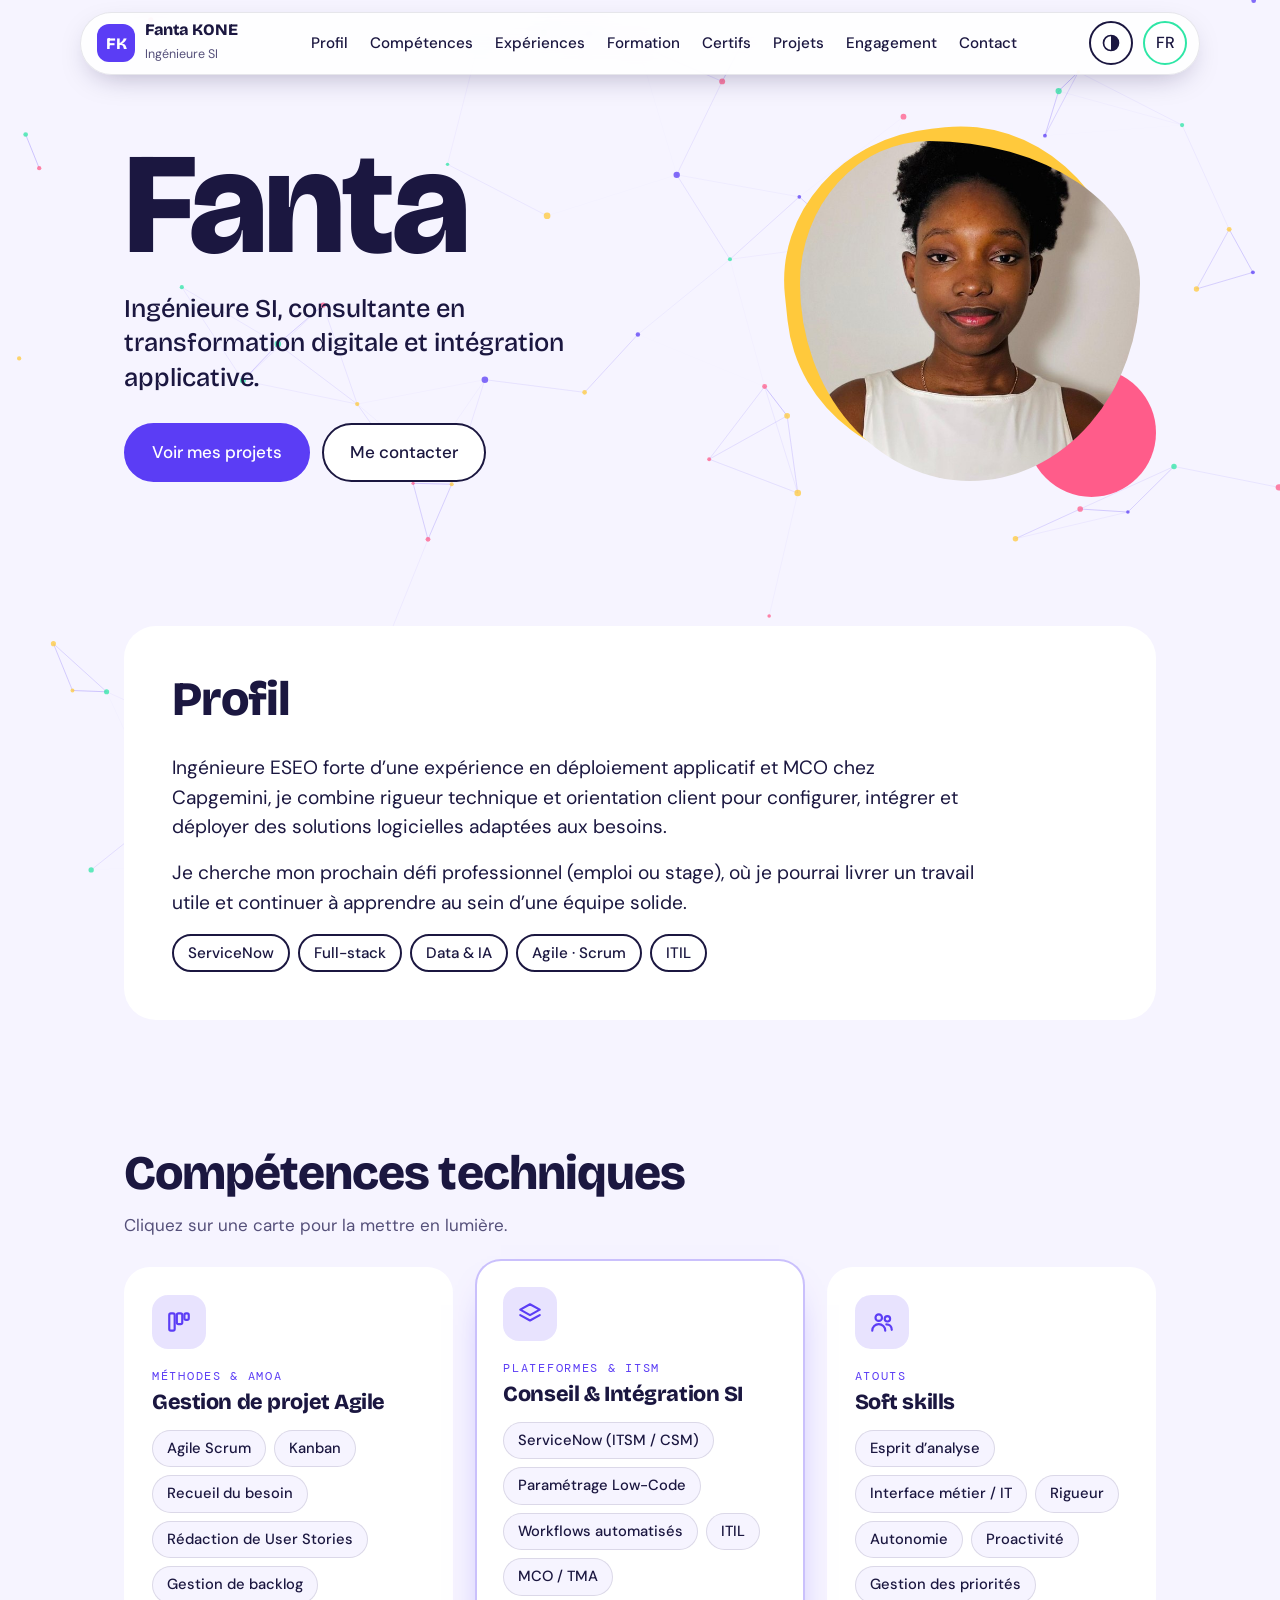
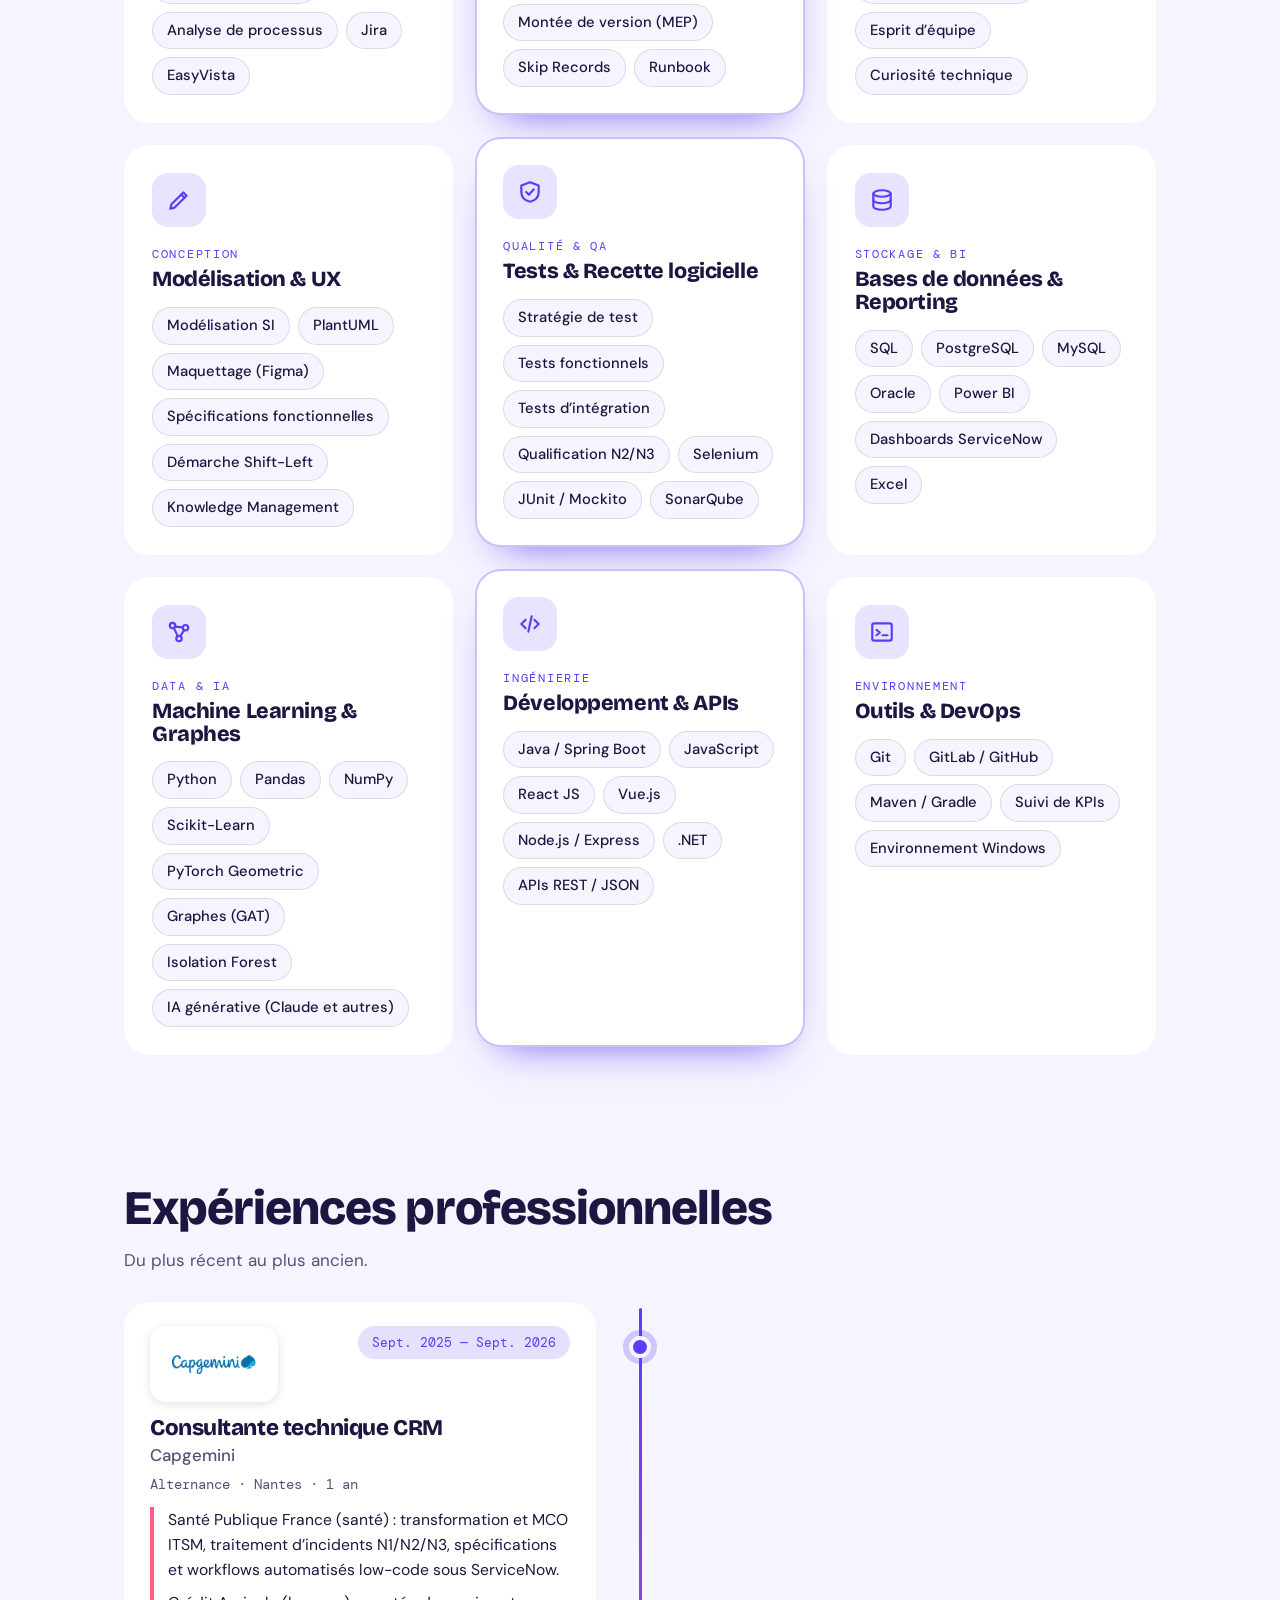
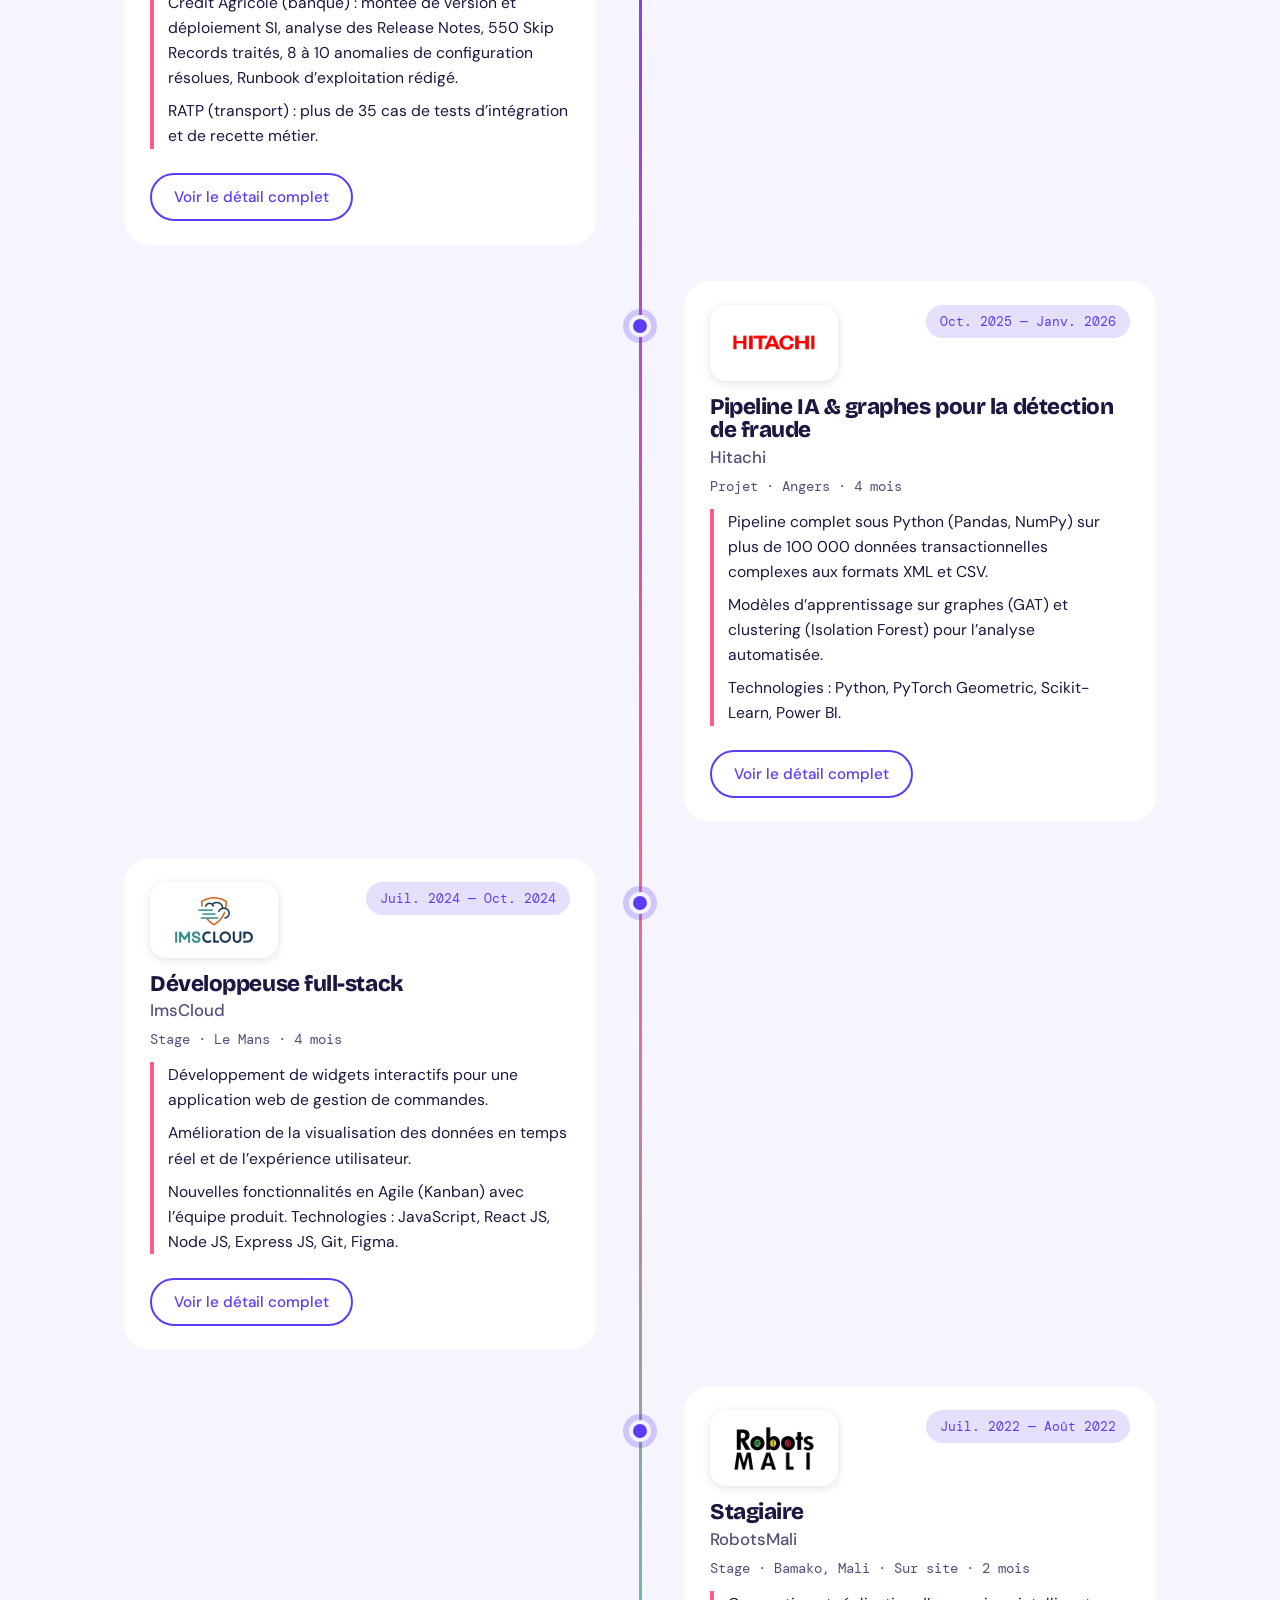
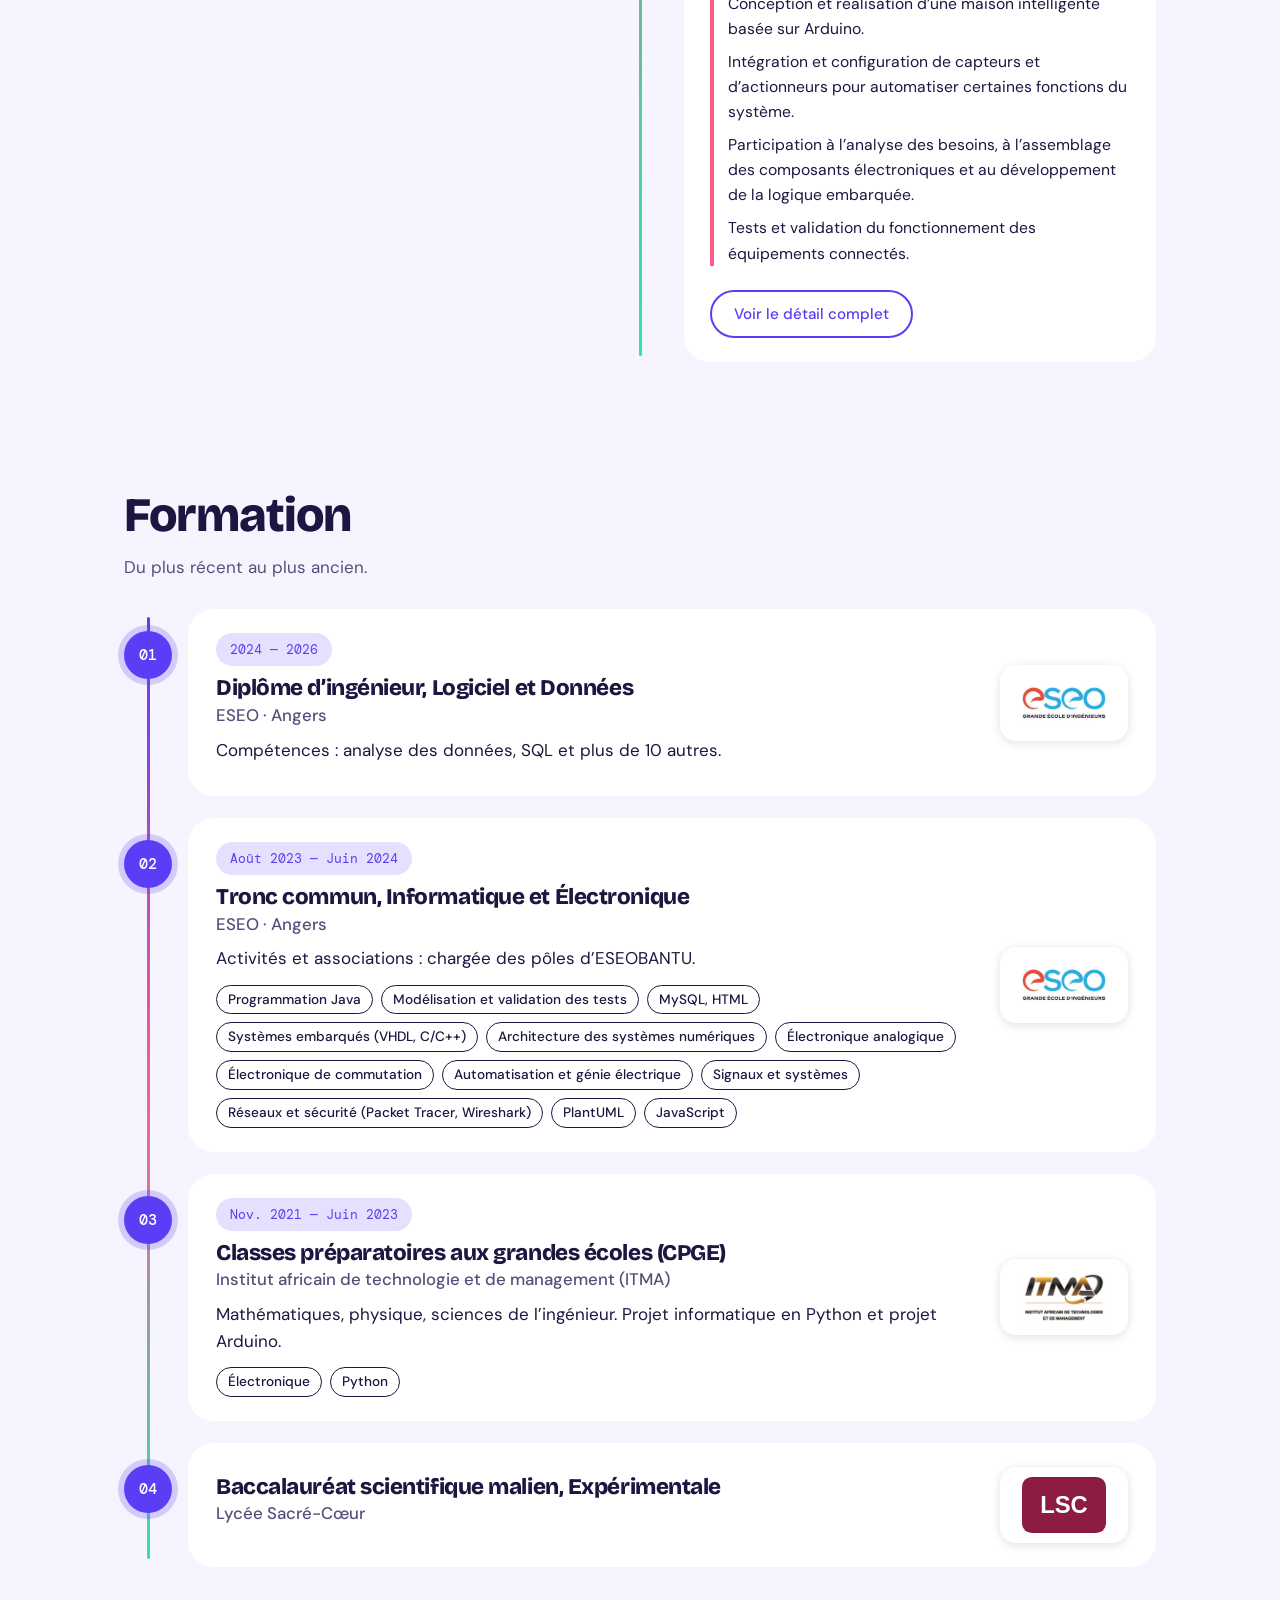
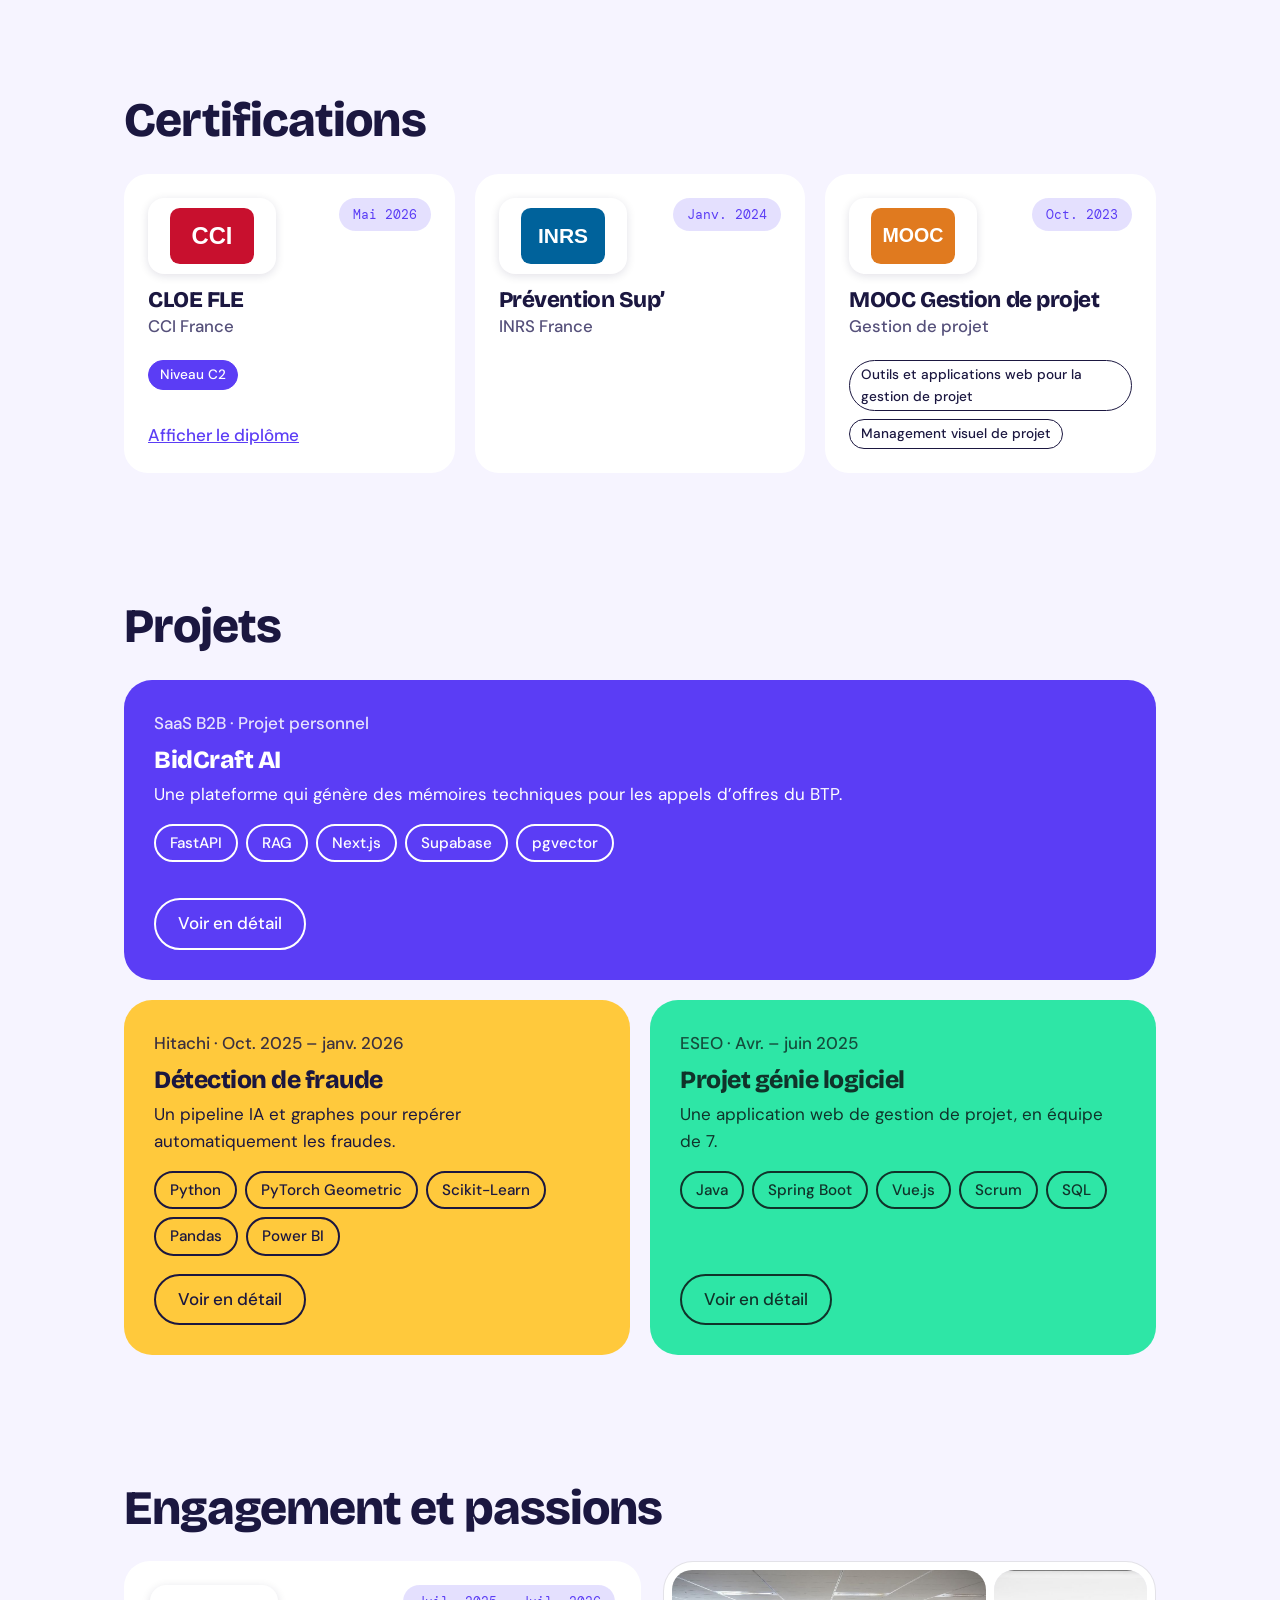
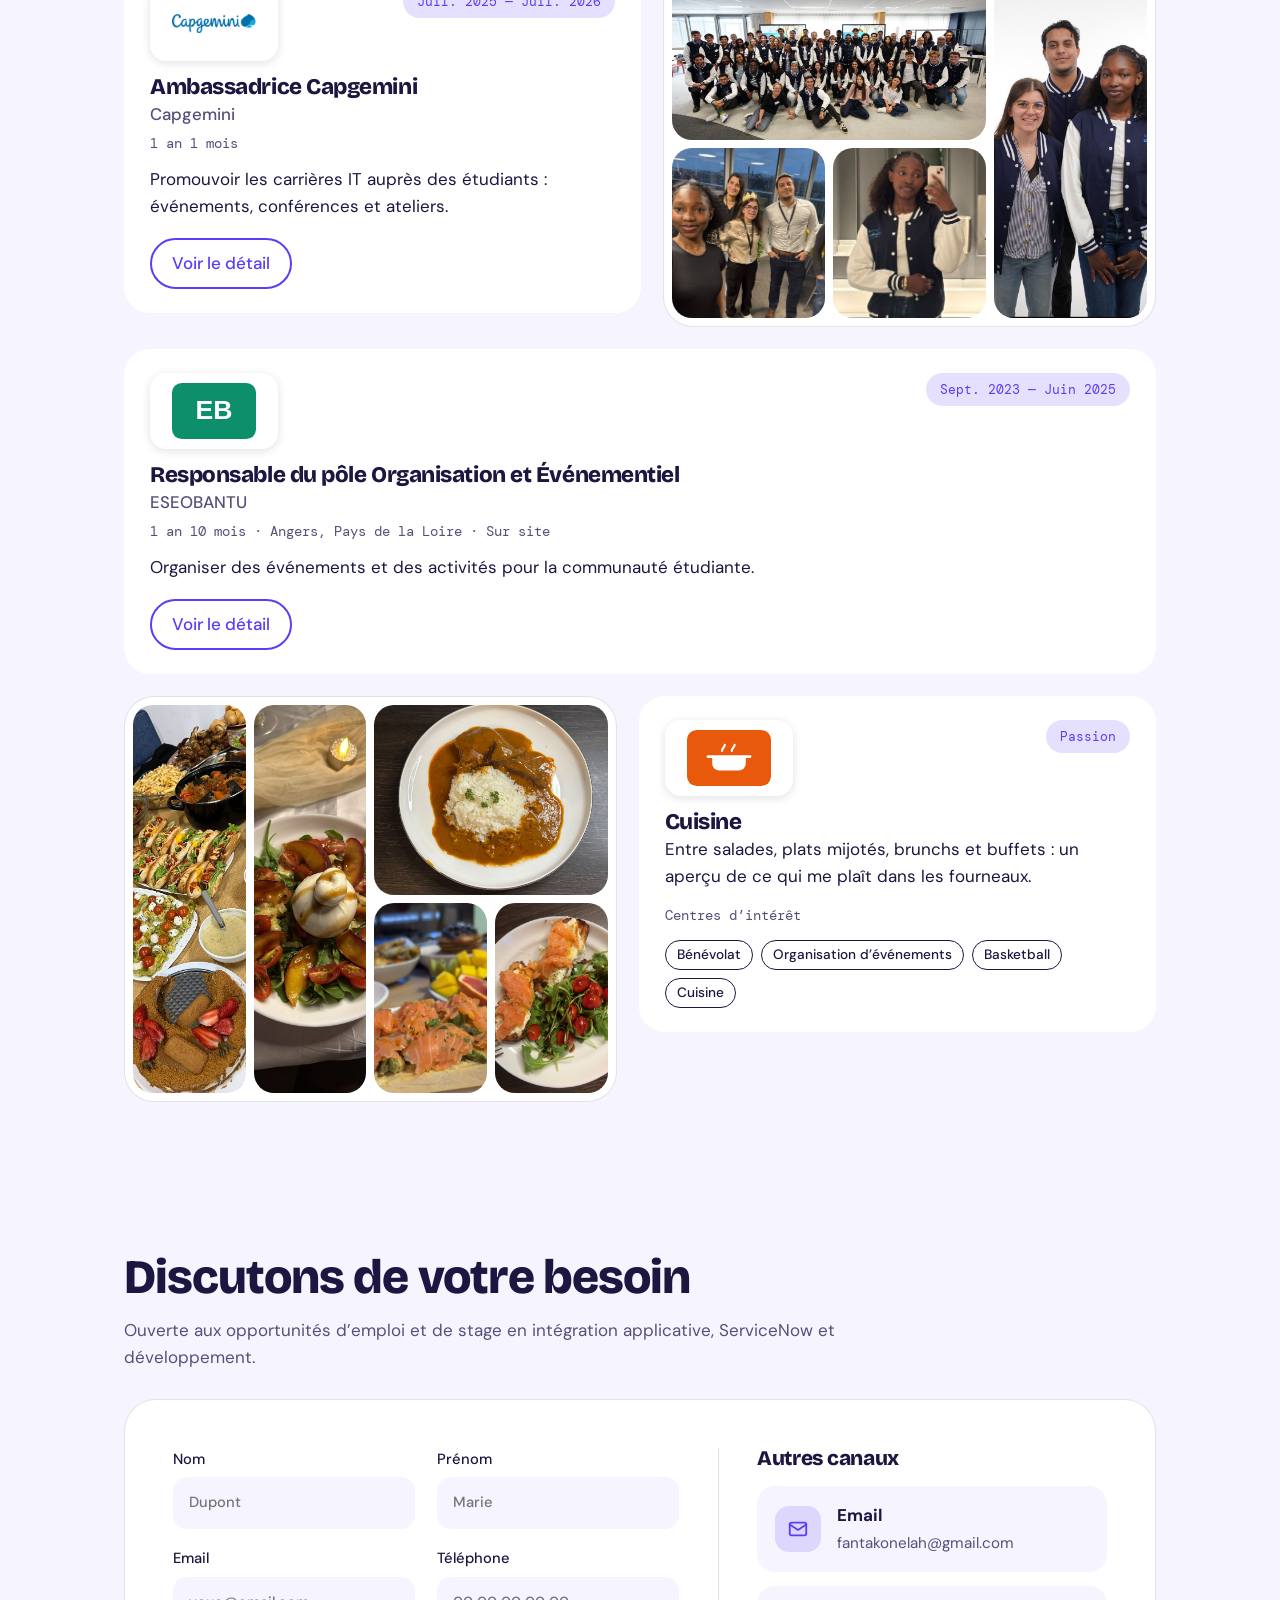
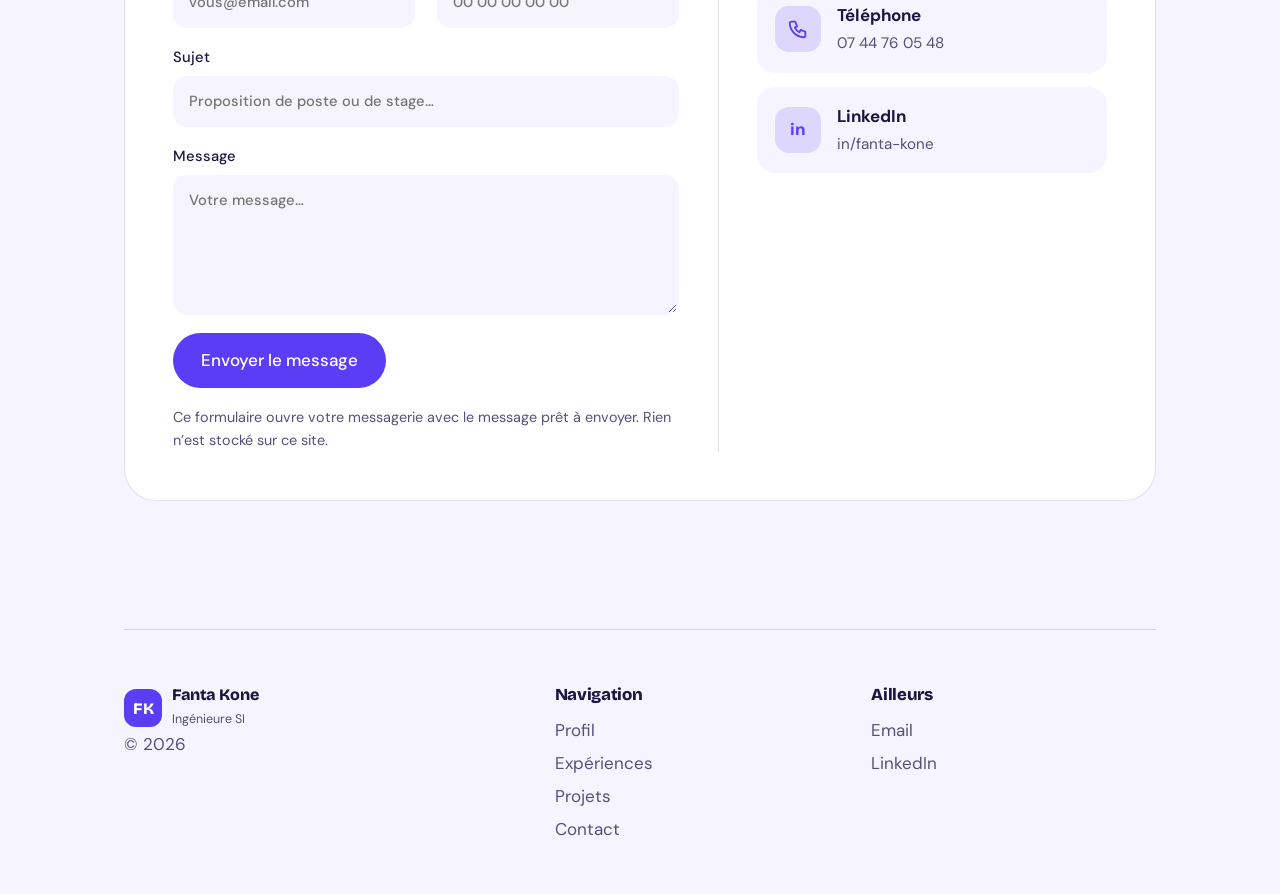
==== commit 98d9f840: "V5" ====
--- a/index.html
+++ b/index.html
@@ -93,16 +93,16 @@
 
 <!-- ==================================================
      BLOC : EXPÉRIENCES (du plus récent au plus ancien)
-     Style : css/experiences.css + css/cards.css · Logos : assets/logos/
+     Style : css/experiences.css + css/cards.css · Détails (fenêtre) : js/experiences-data.js · Logos : assets/logos/
      ================================================== -->
   <section id="experiences" aria-labelledby="t4">
     <h2 data-en="Professional experience"id="t4">Expériences professionnelles</h2>
     <p class="sub" data-en="Most recent first.">Du plus récent au plus ancien.</p>
     <div class="xp">
-      <article class="xi"><div class="top"><span class="logo"><img src="assets/logos/capgemini.svg" alt="Capgemini" width="84" height="56" loading="lazy"></span><span class="pill" data-en="Sept. 2025 — Sept. 2026">Sept. 2025 — Sept. 2026</span></div><h3 class="cardt" data-en="Technical CRM consultant">Consultante technique CRM</h3><p class="org">Capgemini</p><p class="mono" data-en="Work-study · Nantes · 1 year">Alternance · Nantes · 1 an</p><ul class="det"><li data-en="Santé Publique France (healthcare): ITSM transformation and maintenance, L1/L2/L3 incident handling, specifications and automated low-code workflows on ServiceNow.">Santé Publique France (santé) : transformation et MCO ITSM, traitement d’incidents N1/N2/N3, spécifications et workflows automatisés low-code sous ServiceNow.</li><li data-en="Crédit Agricole (banking): version upgrade and IS deployment, release notes analysis, 550 Skip Records processed, 8 to 10 configuration issues fixed, operations Runbook written.">Crédit Agricole (banque) : montée de version et déploiement SI, analyse des Release Notes, 550 Skip Records traités, 8 à 10 anomalies de configuration résolues, Runbook d’exploitation rédigé.</li><li data-en="RATP (transport): 35+ integration and business acceptance test cases.">RATP (transport) : plus de 35 cas de tests d’intégration et de recette métier.</li></ul></article>
-      <article class="xi"><div class="top"><span class="logo"><img src="assets/logos/hitachi.svg" alt="Hitachi" width="84" height="56" loading="lazy"></span><span class="pill" data-en="Oct. 2025 — Jan. 2026">Oct. 2025 — Janv. 2026</span></div><h3 class="cardt" data-en="AI &amp; graph pipeline for fraud detection">Pipeline IA &amp; graphes pour la détection de fraude</h3><p class="org">Hitachi</p><p class="mono" data-en="Project · Angers · 4 months">Projet · Angers · 4 mois</p><ul class="det"><li data-en="End-to-end Python pipeline (Pandas, NumPy) on over 100,000 complex transaction records in XML and CSV.">Pipeline complet sous Python (Pandas, NumPy) sur plus de 100 000 données transactionnelles complexes aux formats XML et CSV.</li><li data-en="Graph learning models (GAT) and clustering (Isolation Forest) for automated analysis.">Modèles d’apprentissage sur graphes (GAT) et clustering (Isolation Forest) pour l’analyse automatisée.</li><li data-en="Technologies: Python, PyTorch Geometric, Scikit-Learn, Power BI.">Technologies : Python, PyTorch Geometric, Scikit-Learn, Power BI.</li></ul></article>
-      <article class="xi"><div class="top"><span class="logo"><img src="assets/logos/imscloud.svg" alt="ImsCloud" width="84" height="56" loading="lazy"></span><span class="pill" data-en="Jul. 2024 — Oct. 2024">Juil. 2024 — Oct. 2024</span></div><h3 class="cardt" data-en="Full-stack developer">Développeuse full-stack</h3><p class="org">ImsCloud</p><p class="mono" data-en="Internship · Le Mans · 4 months">Stage · Le Mans · 4 mois</p><ul class="det"><li data-en="Development of interactive widgets for an order management web app.">Développement de widgets interactifs pour une application web de gestion de commandes.</li><li data-en="Better real-time data visualisation and user experience.">Amélioration de la visualisation des données en temps réel et de l’expérience utilisateur.</li><li data-en="New features in Agile (Kanban) with the product team. Technologies: JavaScript, React JS, Node JS, Express JS, Git, Figma.">Nouvelles fonctionnalités en Agile (Kanban) avec l’équipe produit. Technologies : JavaScript, React JS, Node JS, Express JS, Git, Figma.</li></ul></article>
-      <article class="xi"><div class="top"><span class="logo"><img src="assets/logos/robotsmali.svg" alt="RobotsMali" width="84" height="56" loading="lazy"></span><span class="pill" data-en="Jul. 2022 — Aug. 2022">Juil. 2022 — Août 2022</span></div><h3 class="cardt" data-en="Intern">Stagiaire</h3><p class="org">RobotsMali</p><p class="mono" data-en="Internship · Bamako, Mali · On site · 2 months">Stage · Bamako, Mali · Sur site · 2 mois</p><ul class="det"><li data-en="Design and build of an Arduino-based smart home.">Conception et réalisation d’une maison intelligente basée sur Arduino.</li><li data-en="Integration and configuration of sensors and actuators to automate some of the system’s functions.">Intégration et configuration de capteurs et d’actionneurs pour automatiser certaines fonctions du système.</li><li data-en="Contribution to needs analysis, electronic assembly and embedded logic development.">Participation à l’analyse des besoins, à l’assemblage des composants électroniques et au développement de la logique embarquée.</li><li data-en="Testing and validation of the connected devices.">Tests et validation du fonctionnement des équipements connectés.</li></ul></article>
+      <article class="xi"><div class="top"><span class="logo"><img src="assets/logos/capgemini.png" alt="Capgemini" width="84" height="56" loading="lazy"></span><span class="pill" data-en="Sept. 2025 — Sept. 2026">Sept. 2025 — Sept. 2026</span></div><h3 class="cardt" data-en="Technical CRM consultant">Consultante technique CRM</h3><p class="org">Capgemini</p><p class="mono" data-en="Work-study · Nantes · 1 year">Alternance · Nantes · 1 an</p><ul class="det"><li data-en="Santé Publique France (healthcare): ITSM transformation and maintenance, L1/L2/L3 incident handling, specifications and automated low-code workflows on ServiceNow.">Santé Publique France (santé) : transformation et MCO ITSM, traitement d’incidents N1/N2/N3, spécifications et workflows automatisés low-code sous ServiceNow.</li><li data-en="Crédit Agricole (banking): version upgrade and IS deployment, release notes analysis, 550 Skip Records processed, 8 to 10 configuration issues fixed, operations Runbook written.">Crédit Agricole (banque) : montée de version et déploiement SI, analyse des Release Notes, 550 Skip Records traités, 8 à 10 anomalies de configuration résolues, Runbook d’exploitation rédigé.</li><li data-en="RATP (transport): 35+ integration and business acceptance test cases.">RATP (transport) : plus de 35 cas de tests d’intégration et de recette métier.</li></ul><button class="more xmore" type="button" data-i="0" data-en="See full details">Voir le détail complet</button></article>
+      <article class="xi"><div class="top"><span class="logo"><img src="assets/logos/hitachi.png" alt="Hitachi" width="84" height="56" loading="lazy"></span><span class="pill" data-en="Oct. 2025 — Jan. 2026">Oct. 2025 — Janv. 2026</span></div><h3 class="cardt" data-en="AI &amp; graph pipeline for fraud detection">Pipeline IA &amp; graphes pour la détection de fraude</h3><p class="org">Hitachi</p><p class="mono" data-en="Project · Angers · 4 months">Projet · Angers · 4 mois</p><ul class="det"><li data-en="End-to-end Python pipeline (Pandas, NumPy) on over 100,000 complex transaction records in XML and CSV.">Pipeline complet sous Python (Pandas, NumPy) sur plus de 100 000 données transactionnelles complexes aux formats XML et CSV.</li><li data-en="Graph learning models (GAT) and clustering (Isolation Forest) for automated analysis.">Modèles d’apprentissage sur graphes (GAT) et clustering (Isolation Forest) pour l’analyse automatisée.</li><li data-en="Technologies: Python, PyTorch Geometric, Scikit-Learn, Power BI.">Technologies : Python, PyTorch Geometric, Scikit-Learn, Power BI.</li></ul><button class="more xmore" type="button" data-i="1" data-en="See full details">Voir le détail complet</button></article>
+      <article class="xi"><div class="top"><span class="logo"><img src="assets/logos/imscloud.png" alt="ImsCloud" width="84" height="56" loading="lazy"></span><span class="pill" data-en="Jul. 2024 — Oct. 2024">Juil. 2024 — Oct. 2024</span></div><h3 class="cardt" data-en="Full-stack developer">Développeuse full-stack</h3><p class="org">ImsCloud</p><p class="mono" data-en="Internship · Le Mans · 4 months">Stage · Le Mans · 4 mois</p><ul class="det"><li data-en="Development of interactive widgets for an order management web app.">Développement de widgets interactifs pour une application web de gestion de commandes.</li><li data-en="Better real-time data visualisation and user experience.">Amélioration de la visualisation des données en temps réel et de l’expérience utilisateur.</li><li data-en="New features in Agile (Kanban) with the product team. Technologies: JavaScript, React JS, Node JS, Express JS, Git, Figma.">Nouvelles fonctionnalités en Agile (Kanban) avec l’équipe produit. Technologies : JavaScript, React JS, Node JS, Express JS, Git, Figma.</li></ul><button class="more xmore" type="button" data-i="2" data-en="See full details">Voir le détail complet</button></article>
+      <article class="xi"><div class="top"><span class="logo"><img src="assets/logos/robotsmali.png" alt="RobotsMali" width="84" height="56" loading="lazy"></span><span class="pill" data-en="Jul. 2022 — Aug. 2022">Juil. 2022 — Août 2022</span></div><h3 class="cardt" data-en="Intern">Stagiaire</h3><p class="org">RobotsMali</p><p class="mono" data-en="Internship · Bamako, Mali · On site · 2 months">Stage · Bamako, Mali · Sur site · 2 mois</p><ul class="det"><li data-en="Design and build of an Arduino-based smart home.">Conception et réalisation d’une maison intelligente basée sur Arduino.</li><li data-en="Integration and configuration of sensors and actuators to automate some of the system’s functions.">Intégration et configuration de capteurs et d’actionneurs pour automatiser certaines fonctions du système.</li><li data-en="Contribution to needs analysis, electronic assembly and embedded logic development.">Participation à l’analyse des besoins, à l’assemblage des composants électroniques et au développement de la logique embarquée.</li><li data-en="Testing and validation of the connected devices.">Tests et validation du fonctionnement des équipements connectés.</li></ul><button class="more xmore" type="button" data-i="3" data-en="See full details">Voir le détail complet</button></article>
       </div>
   </section>
 
@@ -114,9 +114,9 @@
     <h2 data-en="Education"id="t5">Formation</h2>
     <p class="sub" data-en="Most recent first.">Du plus récent au plus ancien.</p>
     <div class="fl">
-      <article class="fi" data-n="01"><div><span class="pill" data-en="2024 — 2026">2024 — 2026</span><h3 class="cardt" data-en="Engineering degree, Software &amp; Data">Diplôme d’ingénieur, Logiciel et Données</h3><p class="org">ESEO · Angers</p><p data-en="Skills: data analysis, SQL and 10+ more.">Compétences : analyse des données, SQL et plus de 10 autres.</p></div><span class="logo"><img src="assets/logos/eseo.svg" alt="ESEO" width="84" height="56" loading="lazy"></span></article>
-      <article class="fi" data-n="02"><div><span class="pill" data-en="Aug. 2023 — June 2024">Août 2023 — Juin 2024</span><h3 class="cardt" data-en="Core curriculum, Computer Science &amp; Electronics">Tronc commun, Informatique et Électronique</h3><p class="org">ESEO · Angers</p><p data-en="Activities and societies: in charge of ESEOBANTU’s teams.">Activités et associations : chargée des pôles d’ESEOBANTU.</p><ul class="chips"><li data-en="Java programming">Programmation Java</li><li data-en="Modelling and test validation">Modélisation et validation des tests</li><li>MySQL, HTML</li><li data-en="Embedded systems (VHDL, C/C++)">Systèmes embarqués (VHDL, C/C++)</li><li data-en="Digital systems architecture">Architecture des systèmes numériques</li><li data-en="Analog electronics">Électronique analogique</li><li data-en="Switching electronics">Électronique de commutation</li><li data-en="Automation &amp; electrical engineering">Automatisation et génie électrique</li><li data-en="Signals &amp; systems">Signaux et systèmes</li><li data-en="Networks &amp; security (Packet Tracer, Wireshark)">Réseaux et sécurité (Packet Tracer, Wireshark)</li><li>PlantUML</li><li>JavaScript</li></ul></div><span class="logo"><img src="assets/logos/eseo.svg" alt="ESEO" width="84" height="56" loading="lazy"></span></article>
-      <article class="fi" data-n="03"><div><span class="pill" data-en="Nov. 2021 — June 2023">Nov. 2021 — Juin 2023</span><h3 class="cardt" data-en="Preparatory classes for the Grandes Écoles (CPGE)">Classes préparatoires aux grandes écoles (CPGE)</h3><p class="org" data-en="African Institute of Technology and Management (ITMA)">Institut africain de technologie et de management (ITMA)</p><p data-en="Mathematics, physics, engineering sciences. Python computing project and Arduino project.">Mathématiques, physique, sciences de l’ingénieur. Projet informatique en Python et projet Arduino.</p><ul class="chips"><li data-en="Electronics">Électronique</li><li>Python</li></ul></div><span class="logo"><img src="assets/logos/itma.svg" alt="ITMA" width="84" height="56" loading="lazy"></span></article>
+      <article class="fi" data-n="01"><div><span class="pill" data-en="2024 — 2026">2024 — 2026</span><h3 class="cardt" data-en="Engineering degree, Software &amp; Data">Diplôme d’ingénieur, Logiciel et Données</h3><p class="org">ESEO · Angers</p><p data-en="Skills: data analysis, SQL and 10+ more.">Compétences : analyse des données, SQL et plus de 10 autres.</p></div><span class="logo"><img src="assets/logos/eseo.png" alt="ESEO" width="84" height="56" loading="lazy"></span></article>
+      <article class="fi" data-n="02"><div><span class="pill" data-en="Aug. 2023 — June 2024">Août 2023 — Juin 2024</span><h3 class="cardt" data-en="Core curriculum, Computer Science &amp; Electronics">Tronc commun, Informatique et Électronique</h3><p class="org">ESEO · Angers</p><p data-en="Activities and societies: in charge of ESEOBANTU’s teams.">Activités et associations : chargée des pôles d’ESEOBANTU.</p><ul class="chips"><li data-en="Java programming">Programmation Java</li><li data-en="Modelling and test validation">Modélisation et validation des tests</li><li>MySQL, HTML</li><li data-en="Embedded systems (VHDL, C/C++)">Systèmes embarqués (VHDL, C/C++)</li><li data-en="Digital systems architecture">Architecture des systèmes numériques</li><li data-en="Analog electronics">Électronique analogique</li><li data-en="Switching electronics">Électronique de commutation</li><li data-en="Automation &amp; electrical engineering">Automatisation et génie électrique</li><li data-en="Signals &amp; systems">Signaux et systèmes</li><li data-en="Networks &amp; security (Packet Tracer, Wireshark)">Réseaux et sécurité (Packet Tracer, Wireshark)</li><li>PlantUML</li><li>JavaScript</li></ul></div><span class="logo"><img src="assets/logos/eseo.png" alt="ESEO" width="84" height="56" loading="lazy"></span></article>
+      <article class="fi" data-n="03"><div><span class="pill" data-en="Nov. 2021 — June 2023">Nov. 2021 — Juin 2023</span><h3 class="cardt" data-en="Preparatory classes for the Grandes Écoles (CPGE)">Classes préparatoires aux grandes écoles (CPGE)</h3><p class="org" data-en="African Institute of Technology and Management (ITMA)">Institut africain de technologie et de management (ITMA)</p><p data-en="Mathematics, physics, engineering sciences. Python computing project and Arduino project.">Mathématiques, physique, sciences de l’ingénieur. Projet informatique en Python et projet Arduino.</p><ul class="chips"><li data-en="Electronics">Électronique</li><li>Python</li></ul></div><span class="logo"><img src="assets/logos/itma.png" alt="ITMA" width="84" height="56" loading="lazy"></span></article>
       <article class="fi" data-n="04"><div><h3 class="cardt" data-en="Malian scientific baccalaureate, Experimental">Baccalauréat scientifique malien, Expérimentale</h3><p class="org">Lycée Sacré-Cœur</p></div><span class="logo"><img src="assets/logos/lycee.svg" alt="Lycée Sacré-Cœur" width="84" height="56" loading="lazy"></span></article>
       </div>
   </section>
@@ -146,7 +146,7 @@
      ================================================== -->
   <section id="engagement" aria-labelledby="t7">
     <h2 data-en="Community &amp; passions"id="t7">Engagement et passions</h2>
-    <div class="eg"><article class="eng"><div class="top"><span class="logo"><img src="assets/logos/capgemini.svg" alt="Capgemini" width="84" height="56" loading="lazy"></span><span class="pill" data-en="Jul. 2025 — Jul. 2026">Juil. 2025 — Juil. 2026</span></div><h3 class="cardt" data-en="Capgemini ambassador">Ambassadrice Capgemini</h3><p class="org">Capgemini</p><p class="mono" data-en="1 year 1 month">1 an 1 mois</p><p class="sum" data-en="Promoting IT careers to students: events, conferences and workshops.">Promouvoir les carrières IT auprès des étudiants : événements, conférences et ateliers.</p><details><summary><span class="s1" data-en="See details">Voir le détail</span><span class="s2" data-en="Hide details">Masquer le détail</span></summary><ul class="det"><li data-en="Organising events, conferences and workshops to promote careers in IT.">Organisation d’événements, de conférences et d’ateliers pour promouvoir les carrières dans le secteur IT.</li><li data-en="Building relationships between students, professionals and companies to foster internships, work-study and jobs.">Développement de relations entre étudiants, professionnels et entreprises pour favoriser les stages, alternances et emplois.</li><li data-en="Supporting students in their career orientation and discovery of digital professions.">Accompagnement des étudiants dans leur orientation professionnelle et leur découverte des métiers du numérique.</li></ul><ul class="chips"><li data-en="Interpersonal communication">Communication interpersonnelle</li><li>Communication</li></ul></details></article><div class="mos mos-cap" role="group" aria-label="Photos ambassadrice Capgemini"><button class="mi a" type="button"><img src="assets/photos/cap-group.jpg" alt="Photo de groupe des ambassadeurs Capgemini" loading="lazy"></button><button class="mi b" type="button"><img src="assets/photos/cap-trio.jpg" alt="Trois ambassadeurs Capgemini en blouson" loading="lazy"></button><button class="mi c" type="button"><img src="assets/photos/cap-team.jpg" alt="Fanta et des collègues au bureau" loading="lazy"></button><button class="mi d" type="button"><img src="assets/photos/cap-jacket.jpg" alt="Fanta en blouson Capgemini" loading="lazy"></button></div></div>
+    <div class="eg"><article class="eng"><div class="top"><span class="logo"><img src="assets/logos/capgemini.png" alt="Capgemini" width="84" height="56" loading="lazy"></span><span class="pill" data-en="Jul. 2025 — Jul. 2026">Juil. 2025 — Juil. 2026</span></div><h3 class="cardt" data-en="Capgemini ambassador">Ambassadrice Capgemini</h3><p class="org">Capgemini</p><p class="mono" data-en="1 year 1 month">1 an 1 mois</p><p class="sum" data-en="Promoting IT careers to students: events, conferences and workshops.">Promouvoir les carrières IT auprès des étudiants : événements, conférences et ateliers.</p><details><summary><span class="s1" data-en="See details">Voir le détail</span><span class="s2" data-en="Hide details">Masquer le détail</span></summary><ul class="det"><li data-en="Organising events, conferences and workshops to promote careers in IT.">Organisation d’événements, de conférences et d’ateliers pour promouvoir les carrières dans le secteur IT.</li><li data-en="Building relationships between students, professionals and companies to foster internships, work-study and jobs.">Développement de relations entre étudiants, professionnels et entreprises pour favoriser les stages, alternances et emplois.</li><li data-en="Supporting students in their career orientation and discovery of digital professions.">Accompagnement des étudiants dans leur orientation professionnelle et leur découverte des métiers du numérique.</li></ul><ul class="chips"><li data-en="Interpersonal communication">Communication interpersonnelle</li><li>Communication</li></ul></details></article><div class="mos mos-cap" role="group" aria-label="Photos ambassadrice Capgemini"><button class="mi a" type="button"><img src="assets/photos/cap-group.jpg" alt="Photo de groupe des ambassadeurs Capgemini" loading="lazy"></button><button class="mi b" type="button"><img src="assets/photos/cap-trio.jpg" alt="Trois ambassadeurs Capgemini en blouson" loading="lazy"></button><button class="mi c" type="button"><img src="assets/photos/cap-team.jpg" alt="Fanta et des collègues au bureau" loading="lazy"></button><button class="mi d" type="button"><img src="assets/photos/cap-jacket.jpg" alt="Fanta en blouson Capgemini" loading="lazy"></button></div></div>
     <div class="eg one"><article class="eng"><div class="top"><span class="logo"><img src="assets/logos/eseobantu.svg" alt="ESEOBANTU" width="84" height="56" loading="lazy"></span><span class="pill" data-en="Sept. 2023 — June 2025">Sept. 2023 — Juin 2025</span></div><h3 class="cardt" data-en="Head of the Organisation &amp; Events team">Responsable du pôle Organisation et Événementiel</h3><p class="org">ESEOBANTU</p><p class="mono" data-en="1 year 10 months · Angers, Pays de la Loire · On site">1 an 10 mois · Angers, Pays de la Loire · Sur site</p><p class="sum" data-en="Organising events and activities for the student community.">Organiser des événements et des activités pour la communauté étudiante.</p><details><summary><span class="s1" data-en="See details">Voir le détail</span><span class="s2" data-en="Hide details">Masquer le détail</span></summary><ul class="det"><li data-en="Planning and organising events.">Planification et organisation d’événements.</li><li data-en="Proposing and running activities for the student community.">Proposition et mise en place d’activités pour la communauté étudiante.</li><li data-en="Managing meal organisation.">Gestion de l’organisation des repas.</li><li data-en="Teamwork with the other members of the association.">Travail en équipe avec les autres membres de l’association.</li></ul><ul class="chips"><li data-en="Organisational leadership">Leadership organisationnel</li><li data-en="Event organisation">Organisation d’événements</li></ul></details></article></div>
     <div class="eg rev"><article class="eng"><div class="top"><span class="logo"><img src="assets/logos/cuisine.svg" alt="Cuisine" width="84" height="56" loading="lazy"></span><span class="pill" data-en="Passion">Passion</span></div><h3 class="cardt" data-en="Cooking">Cuisine</h3><p class="sum" data-en="From salads to slow-cooked dishes, brunches and buffets: a glimpse of what I enjoy making.">Entre salades, plats mijotés, brunchs et buffets : un aperçu de ce qui me plaît dans les fourneaux.</p><p class="mono" data-en="Interests"style="margin-top:14px">Centres d’intérêt</p><ul class="chips"><li data-en="Volunteering">Bénévolat</li><li data-en="Event organisation">Organisation d’événements</li><li>Basketball</li><li data-en="Cooking">Cuisine</li></ul></article><div class="mos mos-food" role="group" aria-label="Photos de cuisine"><button class="mi a" type="button"><img src="assets/photos/food-buffet.jpg" alt="Buffet de plats variés" loading="lazy"></button><button class="mi b" type="button"><img src="assets/photos/food-burrata.jpg" alt="Salade de burrata et pêches rôties" loading="lazy"></button><button class="mi c" type="button"><img src="assets/photos/food-curry.jpg" alt="Plat mijoté avec du riz" loading="lazy"></button><button class="mi d" type="button"><img src="assets/photos/food-brunch.jpg" alt="Tartine de saumon et avocat, brunch" loading="lazy"></button><button class="mi e" type="button"><img src="assets/photos/food-salmon.jpg" alt="Tartines de saumon et salade de tomates" loading="lazy"></button></div></div>
   </section>
@@ -203,6 +203,7 @@
 <!-- Les scripts se chargent dans cet ordre : ne change pas l’ordre (main.js en dernier) -->
 <script src="js/utils.js"></script>
 <script src="js/data.js"></script>
+<script src="js/experiences-data.js"></script>
 <script src="js/projets.js"></script>
 <script src="js/lang.js"></script>
 <script src="js/theme.js"></script>
--- a/css/cards.css
+++ b/css/cards.css
@@ -1,7 +1,7 @@
 /* ==== ÉLÉMENTS COMMUNS aux cartes : logo, date, ligne d’info, liste de détails ==== */
 .mono,.pill,.lab{font-family:"DM Mono",ui-monospace,SFMono-Regular,Menlo,monospace}
 .top{display:flex;flex-wrap:wrap;justify-content:space-between;align-items:flex-start;gap:12px;margin-bottom:14px}
-.logo{background:#fff;border-radius:16px;width:92px;height:62px;display:grid;place-items:center;padding:8px;box-shadow:0 2px 10px rgba(20,10,60,.12);flex:none}
+.logo{background:#fff;border-radius:16px;width:128px;height:76px;display:grid;place-items:center;padding:8px;box-shadow:0 2px 10px rgba(20,10,60,.12);flex:none}
 .logo img{max-width:100%;max-height:100%;object-fit:contain}
 .pill{font-size:.82rem;padding:6px 14px;border-radius:999px;background:color-mix(in srgb,var(--violet) 16%,transparent);color:var(--violet);white-space:nowrap}
 .org{color:var(--muted);font-weight:500;font-size:1.05rem;margin:0 0 4px}
--- a/css/experiences.css
+++ b/css/experiences.css
@@ -5,3 +5,4 @@
 .xi:nth-child(odd){justify-self:start}.xi:nth-child(even){justify-self:end}
 .xi::after{content:"";position:absolute;top:34px;width:22px;height:22px;border-radius:50%;background:var(--violet);border:4px solid var(--bg);box-shadow:0 0 0 6px color-mix(in srgb,var(--violet) 25%,transparent)}
 .xi:nth-child(odd)::after{right:-55px}.xi:nth-child(even)::after{left:-55px}
+.xi .more{color:var(--violet);margin-top:16px;font-size:.95rem;cursor:pointer}
--- a/css/detail.css
+++ b/css/detail.css
@@ -12,3 +12,8 @@
 .db ul{padding-left:20px;margin:0 0 16px}
 .db li{margin-bottom:6px}
 .x{position:absolute;top:14px;right:14px;width:42px;height:42px;border-radius:50%;border:2px solid currentColor;background:none;font-size:1.3rem;line-height:1}
+.dsec{font-size:1.1rem;margin:20px 0 8px}
+.kpis{display:grid;grid-template-columns:repeat(auto-fit,minmax(135px,1fr));gap:10px;margin:6px 0 14px}
+.kpi{background:color-mix(in srgb,var(--violet) 12%,var(--bg));border-radius:16px;padding:12px 14px}
+.kpi b{display:block;font:800 1.7rem var(--display);color:var(--violet);line-height:1.05;margin-bottom:2px}
+.kpi span{font-size:.86rem;color:var(--muted)}
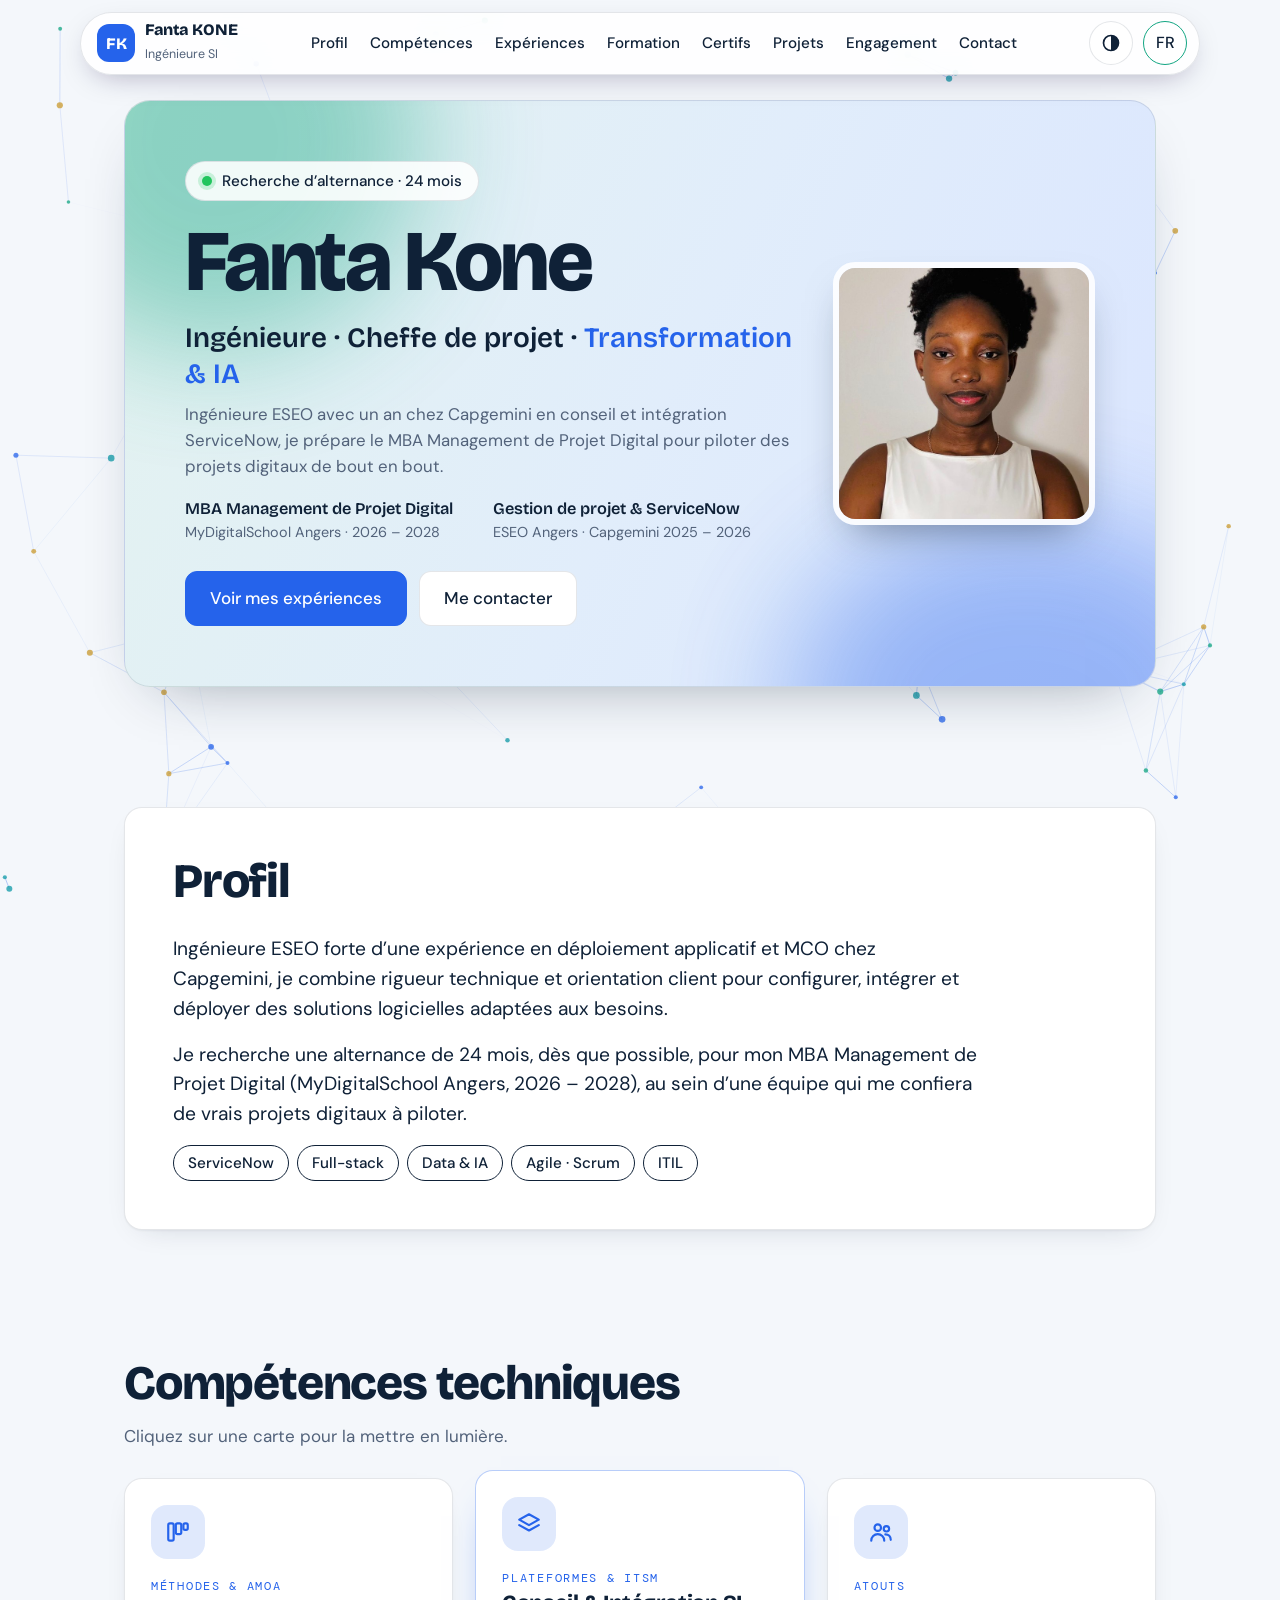
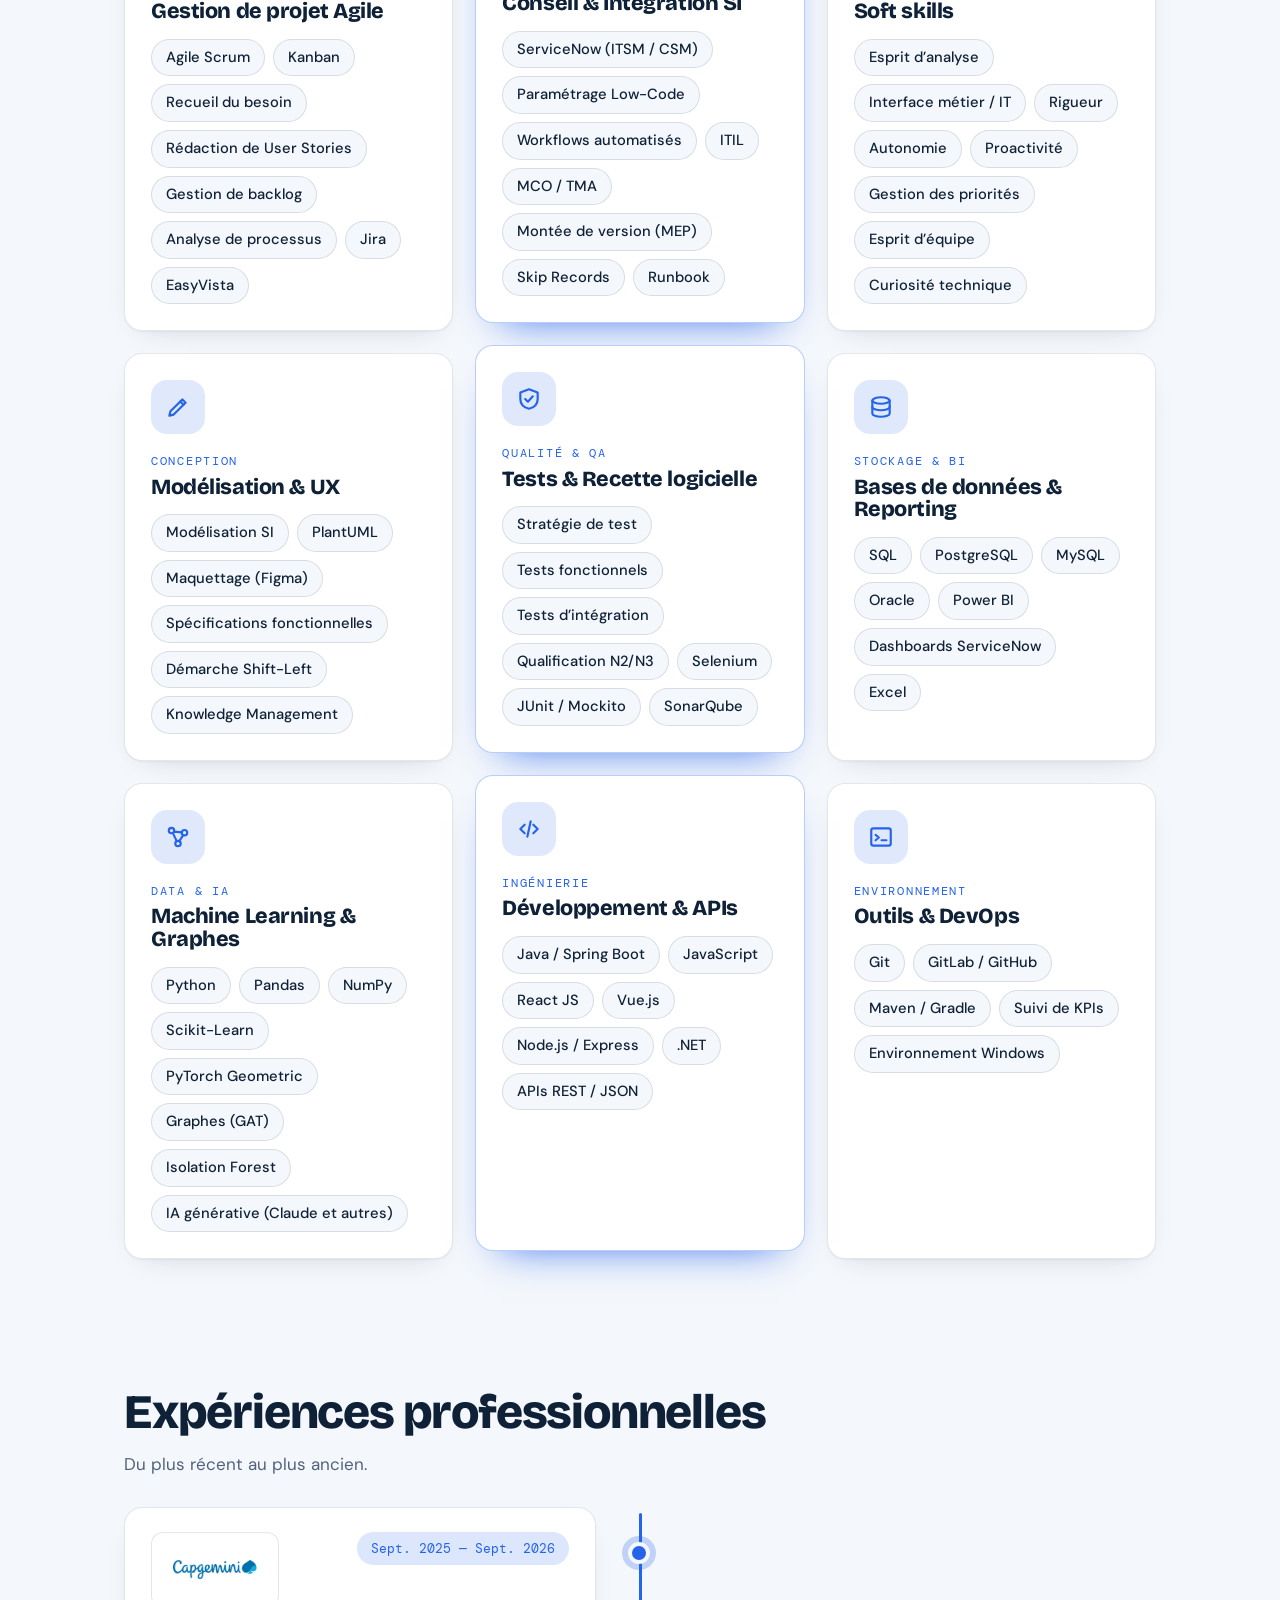
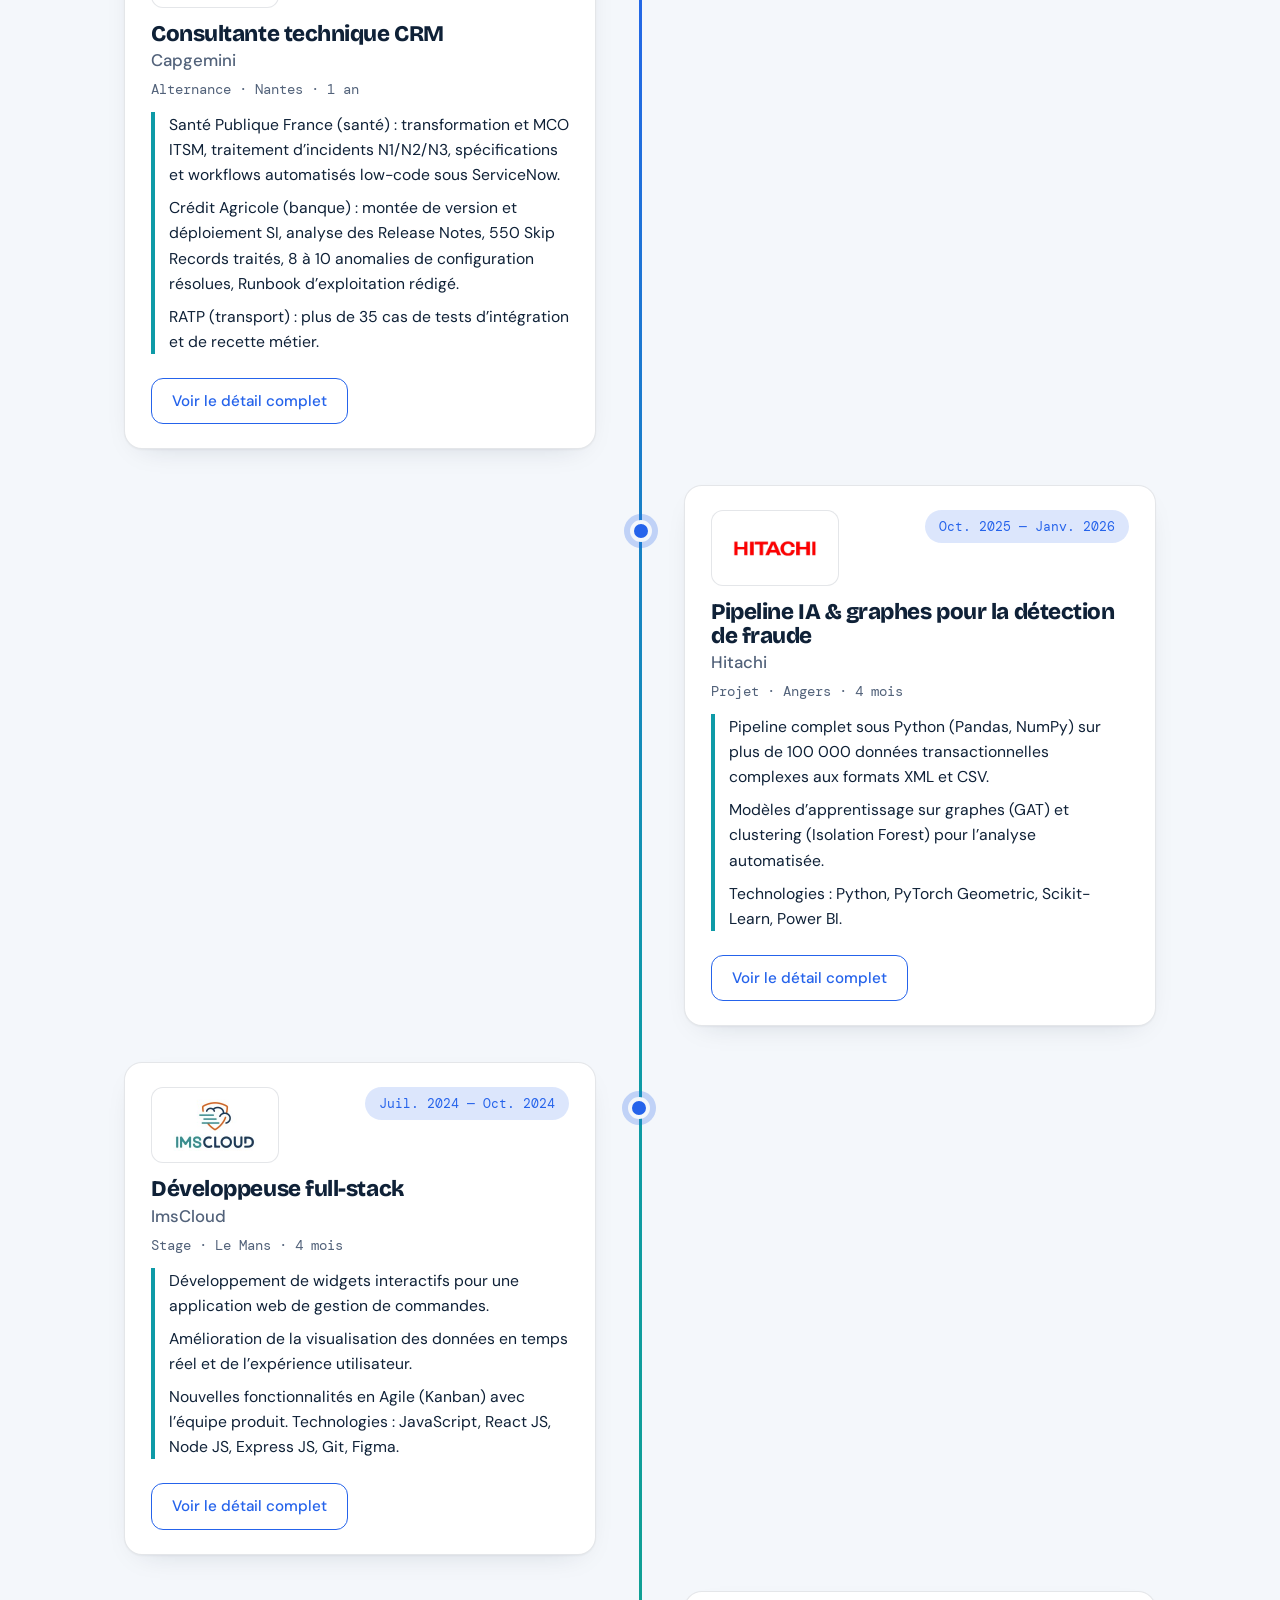
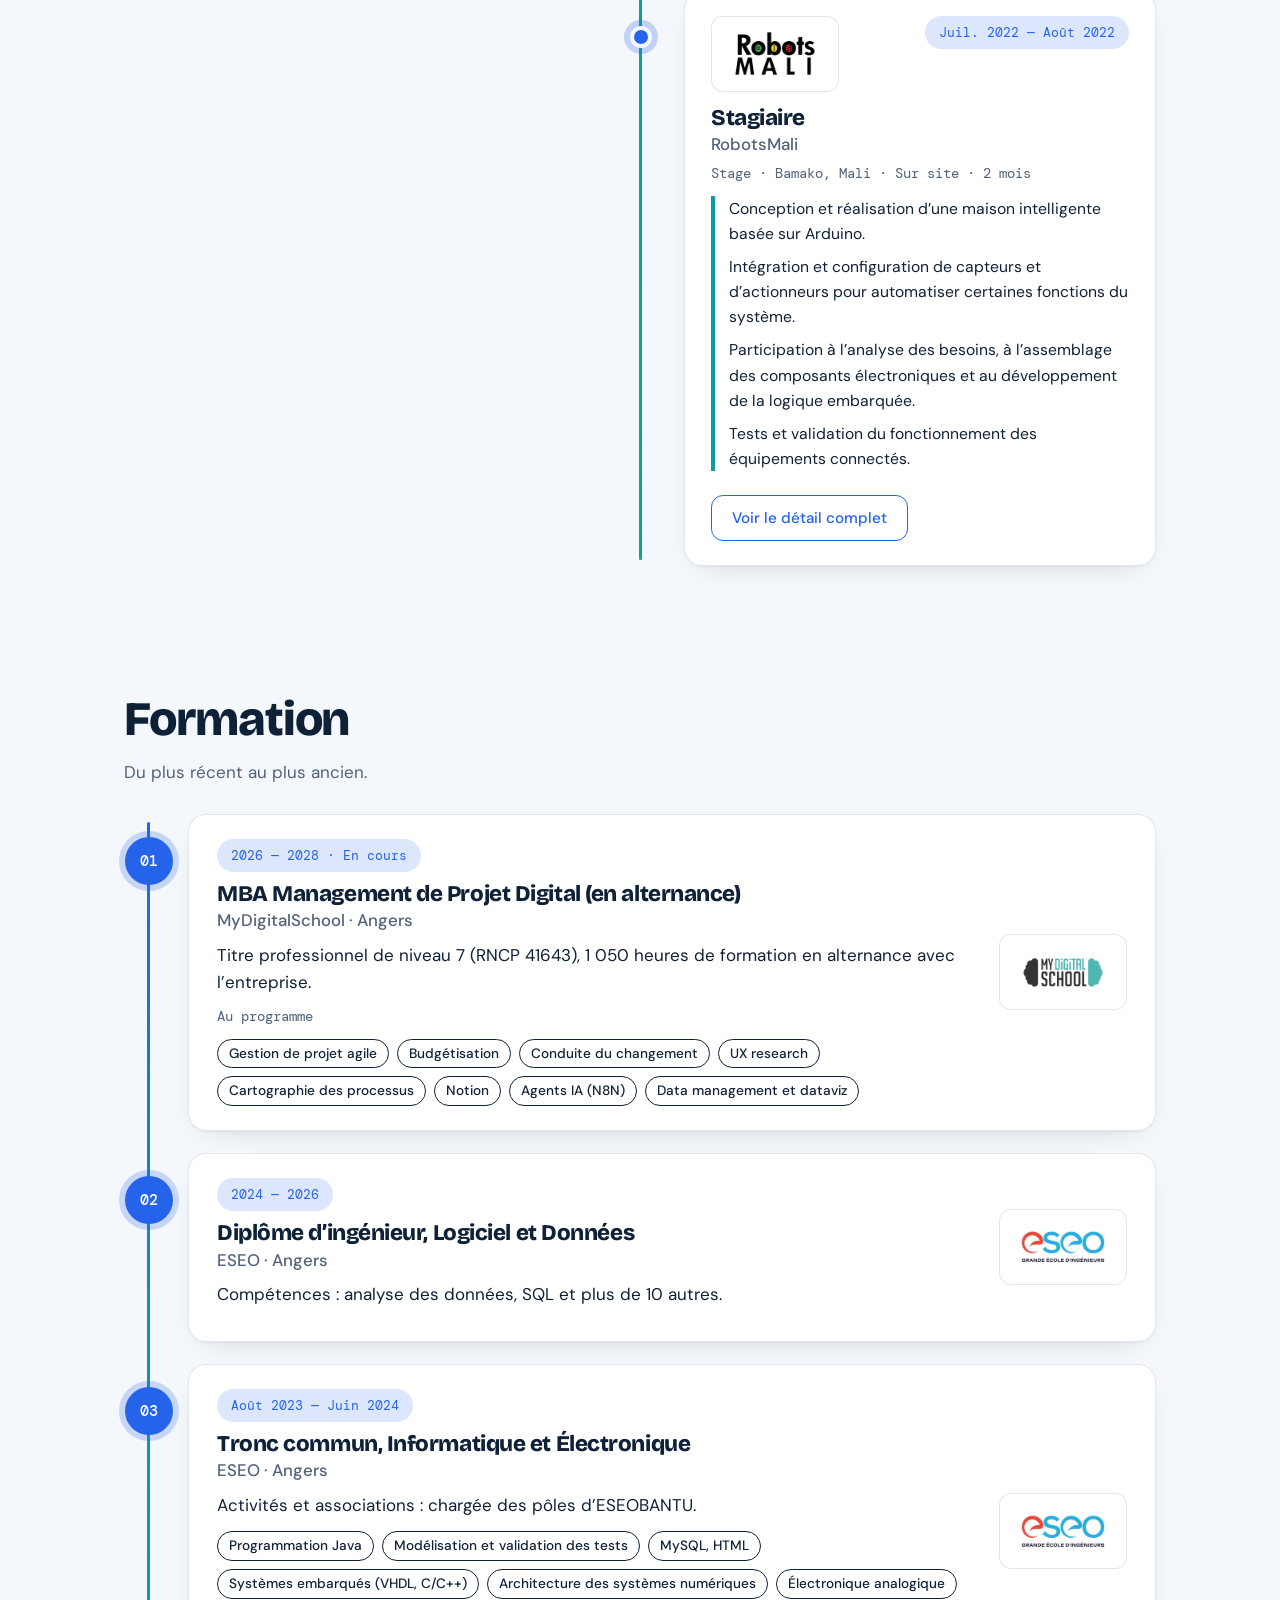
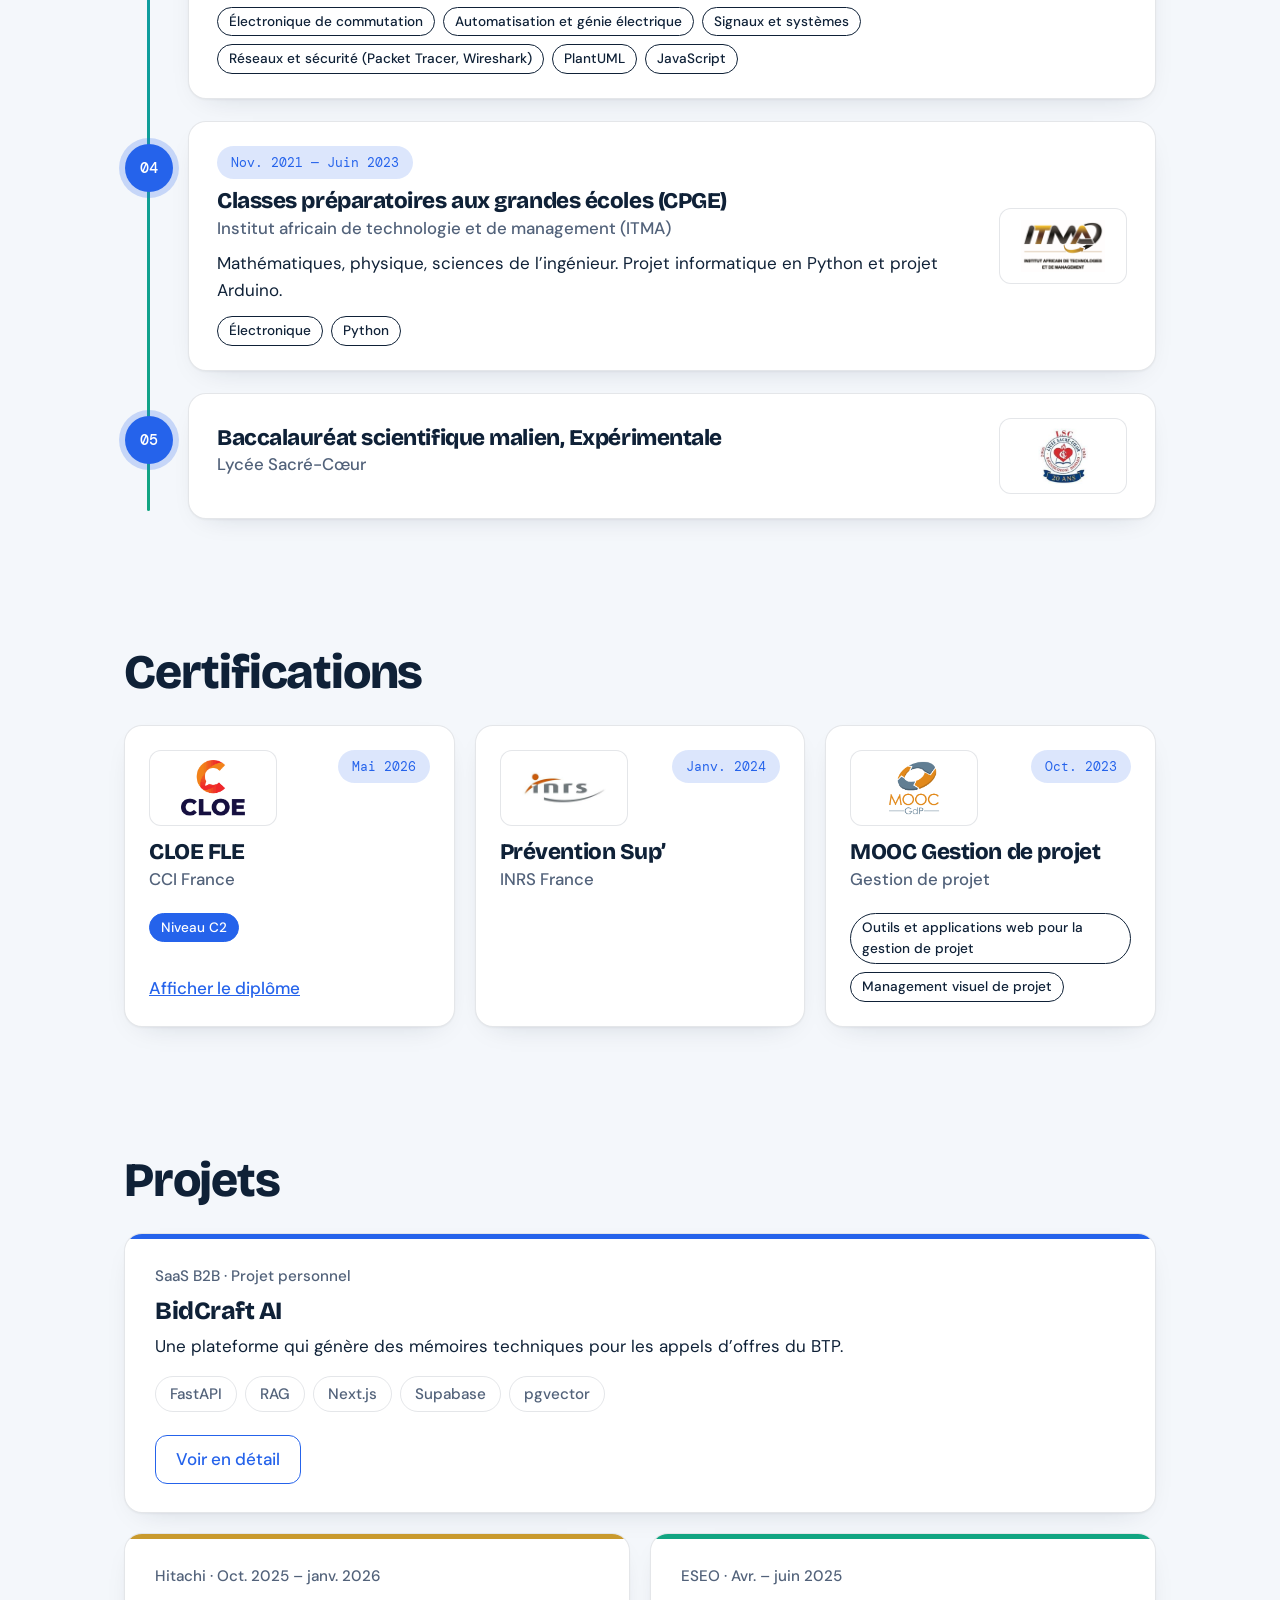
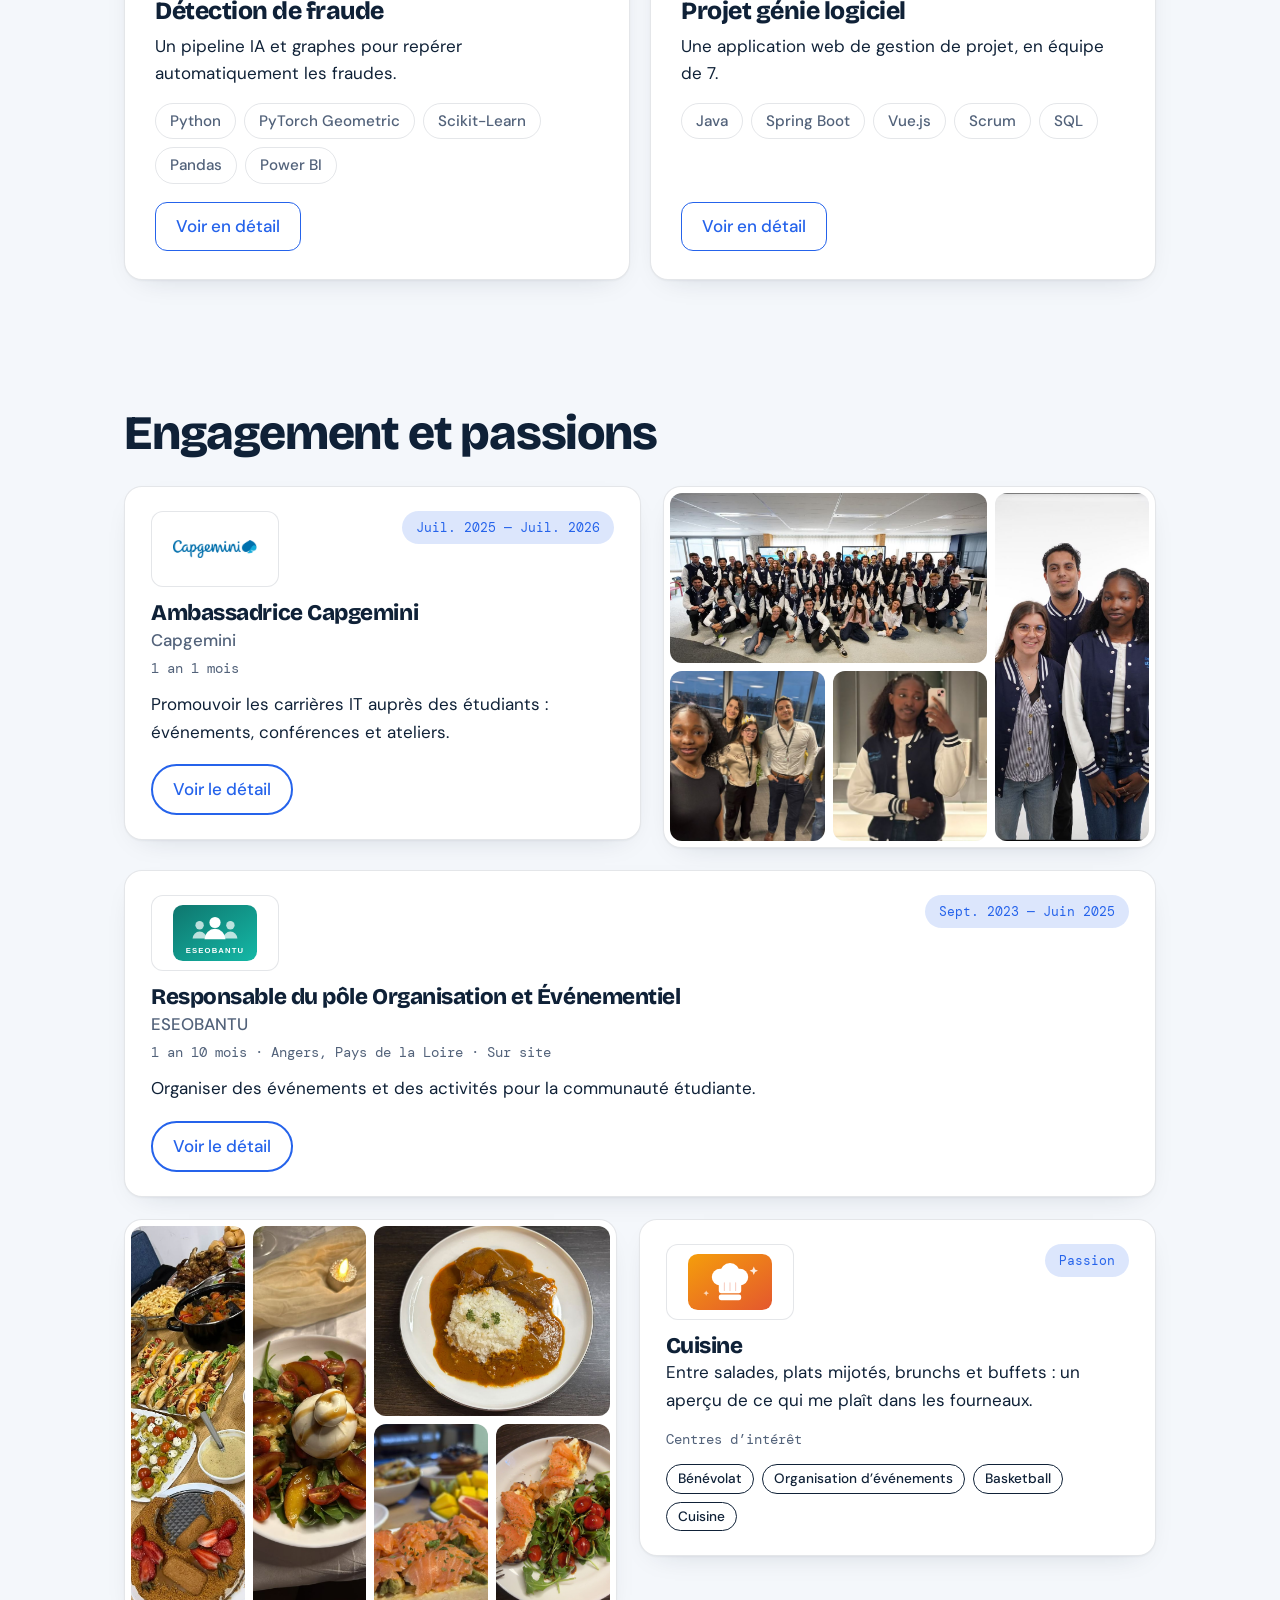
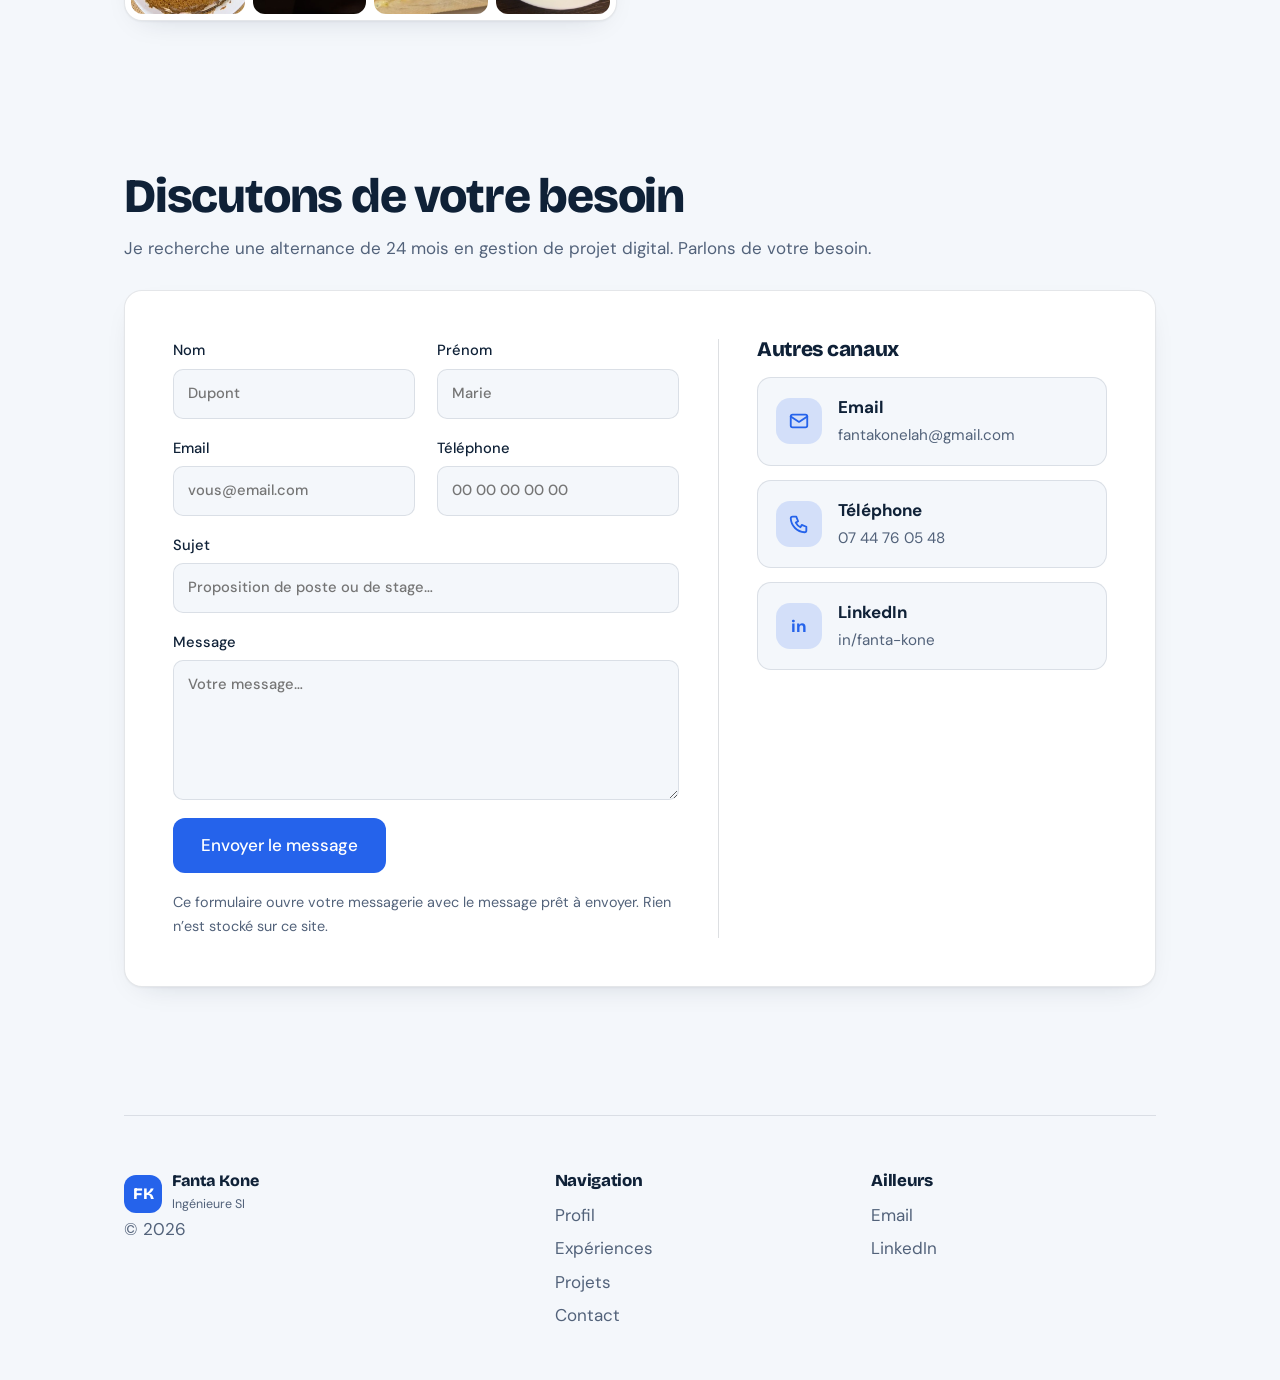
==== commit 84ac814a: "V6" ====
--- a/index.html
+++ b/index.html
@@ -21,6 +21,7 @@
 <link rel="stylesheet" href="css/detail.css">
 <link rel="stylesheet" href="css/engagement.css">
 <link rel="stylesheet" href="css/contact.css">
+<link rel="stylesheet" href="css/pro.css">
 <link rel="stylesheet" href="css/responsive.css">
 </head>
 <body>
@@ -47,16 +48,21 @@
 
 <!-- ==================================================
      BLOC : ACCUEIL
-     Style : css/hero.css · Photo : assets/photo.jpg
+     Style : css/hero.css · Photo : assets/photo.jpg · Finitions (bordures, ombres) : css/pro.css
      ================================================== -->
   <div class="hero">
+    <i class="o o1" aria-hidden="true"></i><i class="o o2" aria-hidden="true"></i>
     <div>
-      <h1>Fanta</h1>
-      <p class="lead" data-en="Software systems engineer, consultant in digital transformation and application integration.">Ingénieure SI, consultante en transformation digitale et intégration applicative.</p>
-      <div class="btns"><a class="btn main" href="#projets" data-en="See my projects">Voir mes projets</a><a class="btn" href="#contact" data-en="Contact me">Me contacter</a></div>
+      <p class="pillg"><i></i><span data-en="Looking for a 24-month work-study contract">Recherche d’alternance · 24 mois</span></p>
+      <h1>Fanta Kone</h1>
+      <p class="role"><span data-en="Engineer · Project manager ·">Ingénieure · Cheffe de projet ·</span> <em data-en="Transformation & AI">Transformation & IA</em></p>
+      <p class="lead" data-en="ESEO engineer with one year at Capgemini in consulting and ServiceNow integration. I’m joining the Digital Project Management MBA to lead digital projects end to end.">Ingénieure ESEO avec un an chez Capgemini en conseil et intégration ServiceNow, je prépare le MBA Management de Projet Digital pour piloter des projets digitaux de bout en bout.</p>
+      <div class="hinfo"><div><b data-en="Digital Project Management MBA">MBA Management de Projet Digital</b><span>MyDigitalSchool Angers · 2026 – 2028</span></div><div><b data-en="Project management & ServiceNow">Gestion de projet & ServiceNow</b><span data-en="ESEO Angers · Capgemini 2025 – 2026">ESEO Angers · Capgemini 2025 – 2026</span></div></div>
+      <div class="btns"><a class="btn main" href="#experiences" data-en="See my experience">Voir mes expériences</a><a class="btn" href="#contact" data-en="Contact me">Me contacter</a></div>
     </div>
-    <div class="ph"><img src="assets/photo.jpg" alt="Portrait de Fanta" width="520" height="519"></div>
+    <div class="ph"><img src="assets/photo.jpg" alt="Portrait de Fanta Kone" width="520" height="519"></div>
   </div>
+
 
 <!-- ==================================================
      BLOC : PROFIL
@@ -66,7 +72,7 @@
     <div class="prof">
       <h2 id="t1" data-en="Profile">Profil</h2>
       <p data-en="ESEO engineer with hands-on experience in application deployment and maintenance at Capgemini. I combine technical rigor and a client-first mindset to configure, integrate and deploy software solutions that fit real needs.">Ingénieure ESEO forte d’une expérience en déploiement applicatif et MCO chez Capgemini, je combine rigueur technique et orientation client pour configurer, intégrer et déployer des solutions logicielles adaptées aux besoins.</p>
-      <p data-en="I’m looking for my next professional challenge (job or internship), where I can ship useful work and keep learning with a strong team.">Je cherche mon prochain défi professionnel (emploi ou stage), où je pourrai livrer un travail utile et continuer à apprendre au sein d’une équipe solide.</p>
+      <p data-en="I’m looking for a 24-month work-study contract, as soon as possible, for my Digital Project Management MBA (MyDigitalSchool Angers, 2026 – 2028), with a team that will trust me with real digital projects to lead.">Je recherche une alternance de 24 mois, dès que possible, pour mon MBA Management de Projet Digital (MyDigitalSchool Angers, 2026 – 2028), au sein d’une équipe qui me confiera de vrais projets digitaux à piloter.</p>
       <ul class="chips"><li>ServiceNow</li><li>Full-stack</li><li data-en="Data & AI">Data & IA</li><li>Agile · Scrum</li><li>ITIL</li></ul>
     </div>
   </section>
@@ -108,16 +114,17 @@
 
 <!-- ==================================================
      BLOC : FORMATION (du plus récent au plus ancien)
-     Style : css/formation.css · Le numéro est dans data-n="01"
+     Style : css/formation.css · Le numéro est dans data-n="02"
      ================================================== -->
   <section id="formation" aria-labelledby="t5">
     <h2 data-en="Education"id="t5">Formation</h2>
     <p class="sub" data-en="Most recent first.">Du plus récent au plus ancien.</p>
     <div class="fl">
-      <article class="fi" data-n="01"><div><span class="pill" data-en="2024 — 2026">2024 — 2026</span><h3 class="cardt" data-en="Engineering degree, Software &amp; Data">Diplôme d’ingénieur, Logiciel et Données</h3><p class="org">ESEO · Angers</p><p data-en="Skills: data analysis, SQL and 10+ more.">Compétences : analyse des données, SQL et plus de 10 autres.</p></div><span class="logo"><img src="assets/logos/eseo.png" alt="ESEO" width="84" height="56" loading="lazy"></span></article>
-      <article class="fi" data-n="02"><div><span class="pill" data-en="Aug. 2023 — June 2024">Août 2023 — Juin 2024</span><h3 class="cardt" data-en="Core curriculum, Computer Science &amp; Electronics">Tronc commun, Informatique et Électronique</h3><p class="org">ESEO · Angers</p><p data-en="Activities and societies: in charge of ESEOBANTU’s teams.">Activités et associations : chargée des pôles d’ESEOBANTU.</p><ul class="chips"><li data-en="Java programming">Programmation Java</li><li data-en="Modelling and test validation">Modélisation et validation des tests</li><li>MySQL, HTML</li><li data-en="Embedded systems (VHDL, C/C++)">Systèmes embarqués (VHDL, C/C++)</li><li data-en="Digital systems architecture">Architecture des systèmes numériques</li><li data-en="Analog electronics">Électronique analogique</li><li data-en="Switching electronics">Électronique de commutation</li><li data-en="Automation &amp; electrical engineering">Automatisation et génie électrique</li><li data-en="Signals &amp; systems">Signaux et systèmes</li><li data-en="Networks &amp; security (Packet Tracer, Wireshark)">Réseaux et sécurité (Packet Tracer, Wireshark)</li><li>PlantUML</li><li>JavaScript</li></ul></div><span class="logo"><img src="assets/logos/eseo.png" alt="ESEO" width="84" height="56" loading="lazy"></span></article>
-      <article class="fi" data-n="03"><div><span class="pill" data-en="Nov. 2021 — June 2023">Nov. 2021 — Juin 2023</span><h3 class="cardt" data-en="Preparatory classes for the Grandes Écoles (CPGE)">Classes préparatoires aux grandes écoles (CPGE)</h3><p class="org" data-en="African Institute of Technology and Management (ITMA)">Institut africain de technologie et de management (ITMA)</p><p data-en="Mathematics, physics, engineering sciences. Python computing project and Arduino project.">Mathématiques, physique, sciences de l’ingénieur. Projet informatique en Python et projet Arduino.</p><ul class="chips"><li data-en="Electronics">Électronique</li><li>Python</li></ul></div><span class="logo"><img src="assets/logos/itma.png" alt="ITMA" width="84" height="56" loading="lazy"></span></article>
-      <article class="fi" data-n="04"><div><h3 class="cardt" data-en="Malian scientific baccalaureate, Experimental">Baccalauréat scientifique malien, Expérimentale</h3><p class="org">Lycée Sacré-Cœur</p></div><span class="logo"><img src="assets/logos/lycee.svg" alt="Lycée Sacré-Cœur" width="84" height="56" loading="lazy"></span></article>
+      <article class="fi" data-n="01"><div><span class="pill" data-en="2026 — 2028 · In progress">2026 — 2028 · En cours</span><h3 class="cardt" data-en="Digital Project Management MBA (work-study)">MBA Management de Projet Digital (en alternance)</h3><p class="org">MyDigitalSchool · Angers</p><p data-en="Level 7 professional title (RNCP 41643), 1,050 hours of training alternating with a company.">Titre professionnel de niveau 7 (RNCP 41643), 1 050 heures de formation en alternance avec l’entreprise.</p><p class="mono" data-en="Curriculum">Au programme</p><ul class="chips"><li data-en="Agile project management">Gestion de projet agile</li><li data-en="Project budgeting">Budgétisation</li><li data-en="Change management">Conduite du changement</li><li>UX research</li><li data-en="Process mapping">Cartographie des processus</li><li>Notion</li><li data-en="AI agents (N8N)">Agents IA (N8N)</li><li data-en="Data management & dataviz">Data management et dataviz</li></ul></div><span class="logo"><img src="assets/logos/mds.png" alt="MyDigitalSchool" width="84" height="56" loading="lazy"></span></article>
+      <article class="fi" data-n="02"><div><span class="pill" data-en="2024 — 2026">2024 — 2026</span><h3 class="cardt" data-en="Engineering degree, Software &amp; Data">Diplôme d’ingénieur, Logiciel et Données</h3><p class="org">ESEO · Angers</p><p data-en="Skills: data analysis, SQL and 10+ more.">Compétences : analyse des données, SQL et plus de 10 autres.</p></div><span class="logo"><img src="assets/logos/eseo.png" alt="ESEO" width="84" height="56" loading="lazy"></span></article>
+      <article class="fi" data-n="03"><div><span class="pill" data-en="Aug. 2023 — June 2024">Août 2023 — Juin 2024</span><h3 class="cardt" data-en="Core curriculum, Computer Science &amp; Electronics">Tronc commun, Informatique et Électronique</h3><p class="org">ESEO · Angers</p><p data-en="Activities and societies: in charge of ESEOBANTU’s teams.">Activités et associations : chargée des pôles d’ESEOBANTU.</p><ul class="chips"><li data-en="Java programming">Programmation Java</li><li data-en="Modelling and test validation">Modélisation et validation des tests</li><li>MySQL, HTML</li><li data-en="Embedded systems (VHDL, C/C++)">Systèmes embarqués (VHDL, C/C++)</li><li data-en="Digital systems architecture">Architecture des systèmes numériques</li><li data-en="Analog electronics">Électronique analogique</li><li data-en="Switching electronics">Électronique de commutation</li><li data-en="Automation &amp; electrical engineering">Automatisation et génie électrique</li><li data-en="Signals &amp; systems">Signaux et systèmes</li><li data-en="Networks &amp; security (Packet Tracer, Wireshark)">Réseaux et sécurité (Packet Tracer, Wireshark)</li><li>PlantUML</li><li>JavaScript</li></ul></div><span class="logo"><img src="assets/logos/eseo.png" alt="ESEO" width="84" height="56" loading="lazy"></span></article>
+      <article class="fi" data-n="04"><div><span class="pill" data-en="Nov. 2021 — June 2023">Nov. 2021 — Juin 2023</span><h3 class="cardt" data-en="Preparatory classes for the Grandes Écoles (CPGE)">Classes préparatoires aux grandes écoles (CPGE)</h3><p class="org" data-en="African Institute of Technology and Management (ITMA)">Institut africain de technologie et de management (ITMA)</p><p data-en="Mathematics, physics, engineering sciences. Python computing project and Arduino project.">Mathématiques, physique, sciences de l’ingénieur. Projet informatique en Python et projet Arduino.</p><ul class="chips"><li data-en="Electronics">Électronique</li><li>Python</li></ul></div><span class="logo"><img src="assets/logos/itma.png" alt="ITMA" width="84" height="56" loading="lazy"></span></article>
+      <article class="fi" data-n="05"><div><h3 class="cardt" data-en="Malian scientific baccalaureate, Experimental">Baccalauréat scientifique malien, Expérimentale</h3><p class="org">Lycée Sacré-Cœur</p></div><span class="logo"><img src="assets/logos/lycee.png" alt="Lycée Sacré-Cœur" width="84" height="56" loading="lazy"></span></article>
       </div>
   </section>
 
@@ -128,9 +135,9 @@
   <section id="certifs" aria-labelledby="t6b">
     <h2 data-en="Certifications"id="t6b">Certifications</h2>
     <div class="cg">
-      <article class="ci"><div class="top"><span class="logo"><img src="assets/logos/cci.svg" alt="CCI France" width="84" height="56" loading="lazy"></span><span class="pill" data-en="May 2026">Mai 2026</span></div><h3 class="cardt">CLOE FLE</h3><p class="org">CCI France</p><ul class="chips"><li class="lvl" data-en="Level C2">Niveau C2</li></ul><a class="lk" href="https://certificats.candidat-cloe.com/check/0D1893C5CB2A59388B321DFDE2D181C505659A5ED169D4D487702592D211D202VFB5QzJLNE53b2F4cHZhRWc2V3dsMzlXd245Y055eEpmUFJ2MVR5WUtZSzFIWUdv" target="_blank" rel="noopener"><span data-en="View certificate">Afficher le diplôme</span></a></article>
-      <article class="ci"><div class="top"><span class="logo"><img src="assets/logos/inrs.svg" alt="INRS" width="84" height="56" loading="lazy"></span><span class="pill" data-en="Jan. 2024">Janv. 2024</span></div><h3 class="cardt">Prévention Sup’</h3><p class="org">INRS France</p></article>
-      <article class="ci"><div class="top"><span class="logo"><img src="assets/logos/mooc.svg" alt="MOOC" width="84" height="56" loading="lazy"></span><span class="pill" data-en="Oct. 2023">Oct. 2023</span></div><h3 class="cardt" data-en="Project management MOOC">MOOC Gestion de projet</h3><p class="org" data-en="Project management">Gestion de projet</p><ul class="chips"><li data-en="Web tools &amp; apps for project management">Outils et applications web pour la gestion de projet</li><li data-en="Visual project management">Management visuel de projet</li></ul></article>
+      <article class="ci"><div class="top"><span class="logo"><img src="assets/logos/cloe.png" alt="CLOE – CCI France" width="84" height="56" loading="lazy"></span><span class="pill" data-en="May 2026">Mai 2026</span></div><h3 class="cardt">CLOE FLE</h3><p class="org">CCI France</p><ul class="chips"><li class="lvl" data-en="Level C2">Niveau C2</li></ul><a class="lk" href="https://certificats.candidat-cloe.com/check/0D1893C5CB2A59388B321DFDE2D181C505659A5ED169D4D487702592D211D202VFB5QzJLNE53b2F4cHZhRWc2V3dsMzlXd245Y055eEpmUFJ2MVR5WUtZSzFIWUdv" target="_blank" rel="noopener"><span data-en="View certificate">Afficher le diplôme</span></a></article>
+      <article class="ci"><div class="top"><span class="logo"><img src="assets/logos/inrs.png" alt="INRS" width="84" height="56" loading="lazy"></span><span class="pill" data-en="Jan. 2024">Janv. 2024</span></div><h3 class="cardt">Prévention Sup’</h3><p class="org">INRS France</p></article>
+      <article class="ci"><div class="top"><span class="logo"><img src="assets/logos/mooc.png" alt="MOOC" width="84" height="56" loading="lazy"></span><span class="pill" data-en="Oct. 2023">Oct. 2023</span></div><h3 class="cardt" data-en="Project management MOOC">MOOC Gestion de projet</h3><p class="org" data-en="Project management">Gestion de projet</p><ul class="chips"><li data-en="Web tools &amp; apps for project management">Outils et applications web pour la gestion de projet</li><li data-en="Visual project management">Management visuel de projet</li></ul></article>
       </div>
   </section>
 
@@ -157,7 +164,7 @@
      ================================================== -->
   <section id="contact" aria-labelledby="t6">
     <h2 id="t6" data-en="Let’s discuss your needs">Discutons de votre besoin</h2>
-    <p class="sub" data-en="Open to job and internship opportunities in application integration, ServiceNow and software development.">Ouverte aux opportunités d’emploi et de stage en intégration applicative, ServiceNow et développement.</p>
+    <p class="sub" data-en="I’m looking for a 24-month work-study contract in digital project management. Let’s talk about your needs.">Je recherche une alternance de 24 mois en gestion de projet digital. Parlons de votre besoin.</p>
     <div class="cbox">
       <form class="cform" id="cf">
         <label><span data-en="Last name">Nom</span><input name="nom" placeholder="Dupont" required></label>
--- a/css/base.css
+++ b/css/base.css
@@ -1,9 +1,10 @@
-/* ==== BASE : couleurs des 3 thèmes (Jour / Nuit / Néon), polices, boutons, titres ==== */
-:root{--bg:#F6F4FF;--ink:#1B1740;--muted:#55507A;--card:#FFFFFF;--violet:#5B3DF5;--coral:#FF5C8A;--sun:#FFC93C;--mint:#2EE6A6;--ov:#FFFFFF;--oc:#1B1740;--os:#1B1740;--om:#10332A;
+/* ==== BASE : palette professionnelle des 3 thèmes (Jour / Nuit / Néon), polices, boutons, titres ==== */
+:root{--bg:#F4F7FB;--ink:#0F2137;--muted:#52627A;--card:#FFFFFF;--violet:#2563EB;--coral:#0E9AA7;--sun:#C99A2E;--mint:#12A582;--ov:#FFFFFF;--oc:#FFFFFF;--os:#0F2137;--om:#FFFFFF;--line:rgba(15,33,55,.11);--r:18px;
+--hero-bg:linear-gradient(115deg,#E3F3EF 0%,#E1EDFB 52%,#DAE5FF 100%);
 --display:"Bricolage Grotesque","Trebuchet MS",system-ui,sans-serif;--body:"DM Sans",system-ui,-apple-system,"Segoe UI",sans-serif;
 box-sizing:border-box;padding-top:env(safe-area-inset-top,0px);padding-bottom:env(safe-area-inset-bottom,0px)}
-:root[data-theme="dark"]{--bg:#14112E;--ink:#F2EFFF;--muted:#B4AEDB;--card:#1F1A45;--violet:#7C63FF;--coral:#FF7AA2;--sun:#FFD25E;--mint:#3DEBB0}
-:root[data-theme="neon"]{--bg:#07030F;--ink:#EFFFFB;--muted:#9FB8D8;--card:#120A24;--violet:#B34DFF;--coral:#FF3D9A;--sun:#F4FF3A;--mint:#19FFC6;--ov:#07030F;--oc:#07030F;--os:#07030F;--om:#07030F}
+:root[data-theme="dark"]{--bg:#0B1626;--ink:#E8EEF7;--muted:#9FB0C7;--card:#12233A;--violet:#5B9BFF;--coral:#35C4D1;--sun:#E3B95B;--mint:#3DD6B0;--ov:#06101D;--oc:#06101D;--os:#06101D;--om:#06101D;--line:rgba(232,238,247,.13);--hero-bg:linear-gradient(115deg,#0F2A3F 0%,#12304D 55%,#173A5E 100%)}
+:root[data-theme="neon"]{--bg:#050A14;--ink:#E9F6FF;--muted:#8FB3CC;--card:#0A1424;--violet:#3DA5FF;--coral:#00E5D0;--sun:#FFD166;--mint:#58FFA6;--ov:#04101C;--oc:#04101C;--os:#04101C;--om:#04101C;--line:rgba(61,165,255,.30);--hero-bg:linear-gradient(115deg,#06182A 0%,#07203A 55%,#0A2A4D 100%)}
 html{height:100%;scroll-padding-top:env(safe-area-inset-top,0px);scroll-behavior:smooth}
 *,*::before,*::after{box-sizing:border-box}
 body{margin:0;background:var(--bg);color:var(--ink);font:400 1.0625rem/1.6 var(--body);-webkit-font-smoothing:antialiased;transition:background .3s}
--- a/css/hero.css
+++ b/css/hero.css
@@ -1,10 +1,19 @@
-/* ==== ACCUEIL : grand titre + photo ==== */
-.hero{display:grid;grid-template-columns:1.25fr .75fr;gap:40px;align-items:center;padding:48px 0 80px}
-.hero h1{font-size:clamp(4rem,13vw,9rem);font-weight:800;line-height:.9}
-.lead{font:500 clamp(1.2rem,2.5vw,1.6rem)/1.35 var(--display);max-width:30ch;margin:22px 0 28px}
+/* ==== ACCUEIL : bannière (nom, titre, recherche d’alternance, photo) ==== */
+.hero{position:relative;overflow:hidden;border:1px solid var(--line);border-radius:26px;background:var(--hero-bg);padding:clamp(28px,5vw,60px);display:grid;grid-template-columns:1.4fr .6fr;gap:36px;align-items:center;margin:8px 0 56px;box-shadow:0 24px 60px -34px rgba(15,33,55,.45)}
+.hero .o{position:absolute;border-radius:50%;filter:blur(60px);pointer-events:none;opacity:.75}
+.hero .o1{width:420px;height:420px;left:-120px;top:-170px;background:color-mix(in srgb,var(--mint) 55%,transparent)}
+.hero .o2{width:480px;height:380px;right:-110px;bottom:-210px;background:color-mix(in srgb,var(--violet) 50%,transparent)}
+.hero>div,.hero .ph{position:relative;z-index:1}
+.pillg{display:inline-flex;align-items:center;gap:10px;background:color-mix(in srgb,var(--card) 88%,transparent);border:1px solid var(--line);border-radius:999px;padding:7px 16px;font-weight:500;font-size:.95rem;margin:0 0 18px}
+.pillg i{width:10px;height:10px;border-radius:50%;background:#22C55E;box-shadow:0 0 0 4px rgba(34,197,94,.2)}
+.hero h1{font-size:clamp(2.8rem,7.5vw,5.4rem);font-weight:800;line-height:1;letter-spacing:-.03em}
+.role{font:600 clamp(1.15rem,2.6vw,1.75rem)/1.3 var(--display);margin:14px 0 8px;max-width:36ch}
+.role em{font-style:normal;color:var(--violet)}
+.lead{font:400 1.05rem/1.55 var(--body);color:var(--muted);max-width:54ch;margin:0}
+.hinfo{display:flex;flex-wrap:wrap;gap:14px 40px;margin:20px 0 26px}
+.hinfo b{display:block;font:600 1.02rem var(--display)}
+.hinfo span{font-size:.9rem;color:var(--muted)}
 .btns{display:flex;flex-wrap:wrap;gap:12px}
-.ph{position:relative;max-width:340px;justify-self:center;width:100%}
-.ph::before{content:"";position:absolute;inset:-14px 14px 14px -14px;background:var(--sun);border-radius:50% 50% 46% 54%/46% 54% 50% 50%;transform:rotate(-6deg)}
-.ph::after{content:"";position:absolute;width:38%;aspect-ratio:1;right:-16px;bottom:-16px;background:var(--coral);border-radius:50%;z-index:0}
-.ph img{position:relative;z-index:1;display:block;width:100%;height:auto;border-radius:38% 62% 50% 50%/42% 42% 58% 58%}
-:root[data-theme="neon"] h1{text-shadow:0 0 24px var(--violet)}
+.ph{justify-self:center;width:min(300px,100%)}
+.ph img{display:block;width:100%;height:auto;aspect-ratio:1;object-fit:cover;border-radius:22px;border:6px solid color-mix(in srgb,var(--card) 88%,transparent);box-shadow:0 20px 44px -20px rgba(15,33,55,.55)}
+:root[data-theme="neon"] .hero h1{text-shadow:0 0 24px color-mix(in srgb,var(--violet) 60%,transparent)}
--- a/css/projets.css
+++ b/css/projets.css
@@ -1,12 +1,10 @@
-/* ==== PROJETS : cartes de couleur ==== */
+/* ==== PROJETS : cartes sobres avec liseré de couleur ==== */
 .projects{display:grid;grid-template-columns:repeat(2,1fr);gap:20px}
-.proj{border-radius:28px;padding:30px;display:flex;flex-direction:column;justify-content:space-between;min-height:300px}
+.proj{position:relative;overflow:hidden;background:var(--card);color:var(--ink);border:1px solid var(--line);border-radius:var(--r);box-shadow:0 1px 2px rgba(15,33,55,.05),0 10px 30px -18px rgba(15,33,55,.22);padding:30px 30px 28px;display:flex;flex-direction:column;justify-content:space-between;min-height:280px}
+.proj::before{content:"";position:absolute;left:0;right:0;top:0;height:5px;background:var(--violet)}
+.proj.c::before{background:var(--coral)}.proj.s::before{background:var(--sun)}.proj.m::before{background:var(--mint)}
 .proj.big{grid-column:1/-1}
-.proj.v{background:var(--violet);color:var(--ov)}
-.proj.c{background:var(--coral);color:var(--oc)}
-.proj.s{background:var(--sun);color:var(--os)}
-.proj.m{background:var(--mint);color:var(--om)}
-.ctx{font-weight:500;opacity:.85;margin-bottom:10px}
-.more{align-self:flex-start;margin-top:18px;padding:10px 22px;border-radius:999px;border:2px solid currentColor;background:none;font-weight:500}
-.more:hover{background:rgba(255,255,255,.25)}
-:root[data-theme="neon"] .proj,:root[data-theme="neon"] .contact{box-shadow:0 0 26px -6px currentColor}
+.proj .chips li{color:var(--muted);border-color:var(--line);border-width:1px}
+.ctx{font-weight:500;color:var(--muted);margin-bottom:10px;font-size:.95rem}
+.more{align-self:flex-start;margin-top:18px;padding:10px 20px;border-radius:12px;border:1px solid var(--violet);color:var(--violet);background:none;font-weight:500}
+.more:hover{background:color-mix(in srgb,var(--violet) 10%,transparent)}
--- a/css/detail.css
+++ b/css/detail.css
@@ -1,13 +1,11 @@
 /* ==== FENÊTRE DE DÉTAIL d’un projet ==== */
-dialog{border:0;padding:0;border-radius:28px;max-width:min(720px,92vw);width:100%;max-height:88vh;background:var(--bg);color:var(--ink);overflow:auto}
+dialog{border:0;padding:0;border-radius:20px;max-width:min(720px,92vw);width:100%;max-height:88vh;background:var(--bg);color:var(--ink);overflow:auto}
 dialog::backdrop{background:rgba(20,10,50,.6);backdrop-filter:blur(4px)}
 dialog[open]{animation:in .25s ease-out}
 @keyframes in{from{opacity:0;transform:translateY(16px) scale(.97)}}
 .dh{padding:32px 32px 24px;position:relative}
-.dh.v{background:var(--violet);color:var(--ov)}
-.dh.c{background:var(--coral);color:var(--oc)}
-.dh.s{background:var(--sun);color:var(--os)}
-.dh.m{background:var(--mint);color:var(--om)}
+.dh{background:linear-gradient(115deg,color-mix(in srgb,var(--ac,var(--violet)) 18%,var(--card)),var(--card));border-bottom:1px solid var(--line);border-top:5px solid var(--ac,var(--violet));color:var(--ink)}
+.dh.v{--ac:var(--violet)}.dh.c{--ac:var(--coral)}.dh.s{--ac:var(--sun)}.dh.m{--ac:var(--mint)}
 .db{padding:24px 32px 32px}
 .db ul{padding-left:20px;margin:0 0 16px}
 .db li{margin-bottom:6px}
--- a/css/pro.css
+++ b/css/pro.css
@@ -0,0 +1,23 @@
+/* ==== FINITIONS PRO : bordures fines, ombres douces, rayons homogènes ==== */
+:root{--sh:0 1px 2px rgba(15,33,55,.05),0 10px 30px -18px rgba(15,33,55,.22)}
+:root[data-theme="dark"],:root[data-theme="neon"]{--sh:0 1px 2px rgba(0,0,0,.3),0 12px 32px -18px rgba(0,0,0,.65)}
+.prof,.xi,.fi,.ci,.eng,.cbox,.mos,.kpi{border:1px solid var(--line);border-radius:var(--r);box-shadow:var(--sh)}
+.sk{border-width:1px;border-color:var(--line);border-radius:var(--r);box-shadow:var(--sh)}
+.chan a{border:1px solid var(--line);border-radius:14px}
+.mos{padding:6px}.mi{border-radius:12px}
+.logo{border:1px solid var(--line);border-radius:12px;box-shadow:none}
+.nav,.round{border:1px solid var(--line)}
+#lg{border-color:var(--mint)}
+.btn{border-radius:12px;border:1px solid var(--line);background:var(--card);padding:13px 24px}
+.btn.main{background:var(--violet);border-color:var(--violet);color:var(--ov)}
+.send,.more{border-radius:12px}
+.cform input,.cform textarea{border:1px solid var(--line);border-radius:10px;background:var(--bg)}
+dialog{border:1px solid var(--line);border-radius:20px}
+h2{letter-spacing:-.025em}
+.tli,.tag{border-radius:10px}
+.chips li{border-width:1px}
+.foot{border-top-color:var(--line)}
+@media (hover:hover){
+ .proj:hover,.xi:hover,.fi:hover,.ci:hover,.eng:hover,.chan a:hover{transform:translateY(-4px);box-shadow:0 0 0 1px var(--violet),0 18px 36px -18px color-mix(in srgb,var(--violet) 55%,transparent)}
+ :root[data-theme="neon"] .proj:hover,:root[data-theme="neon"] .xi:hover,:root[data-theme="neon"] .fi:hover,:root[data-theme="neon"] .ci:hover,:root[data-theme="neon"] .eng:hover{box-shadow:0 0 0 1px var(--violet),0 0 30px -8px var(--violet)}
+}
